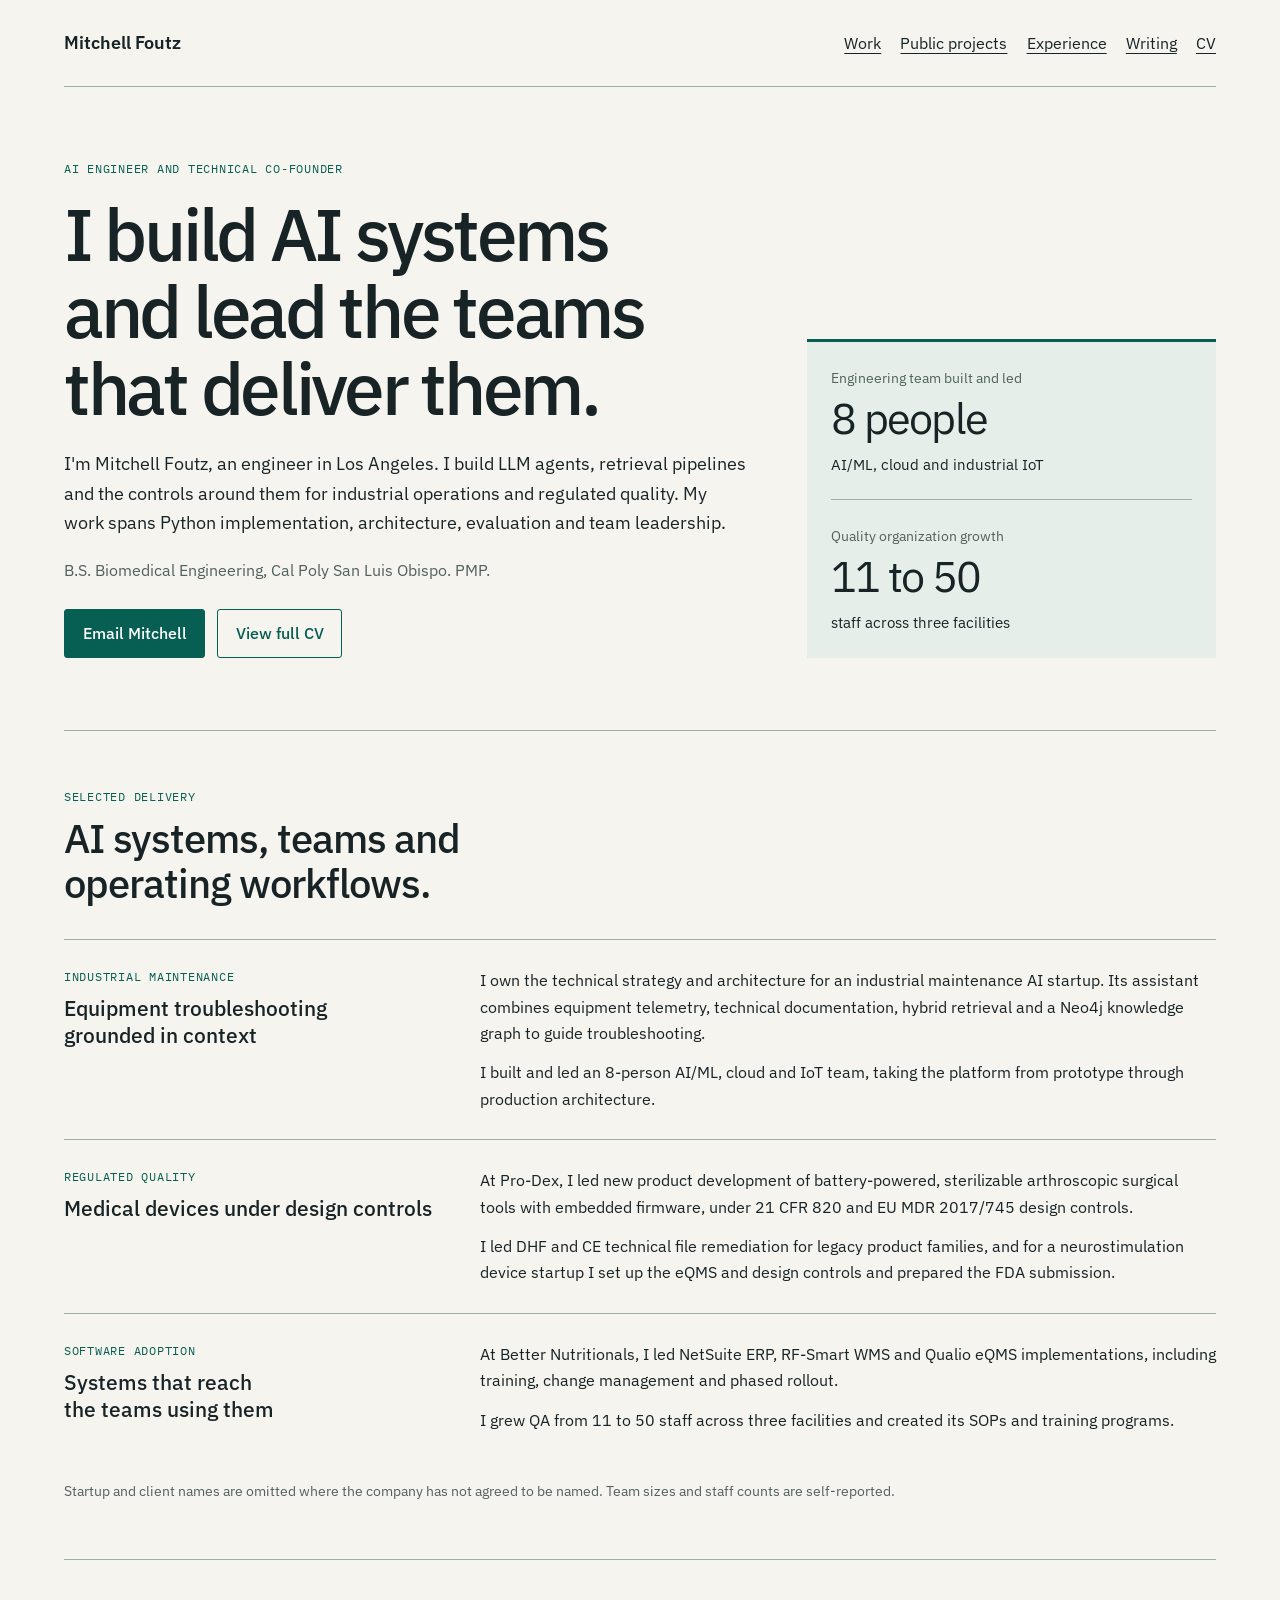
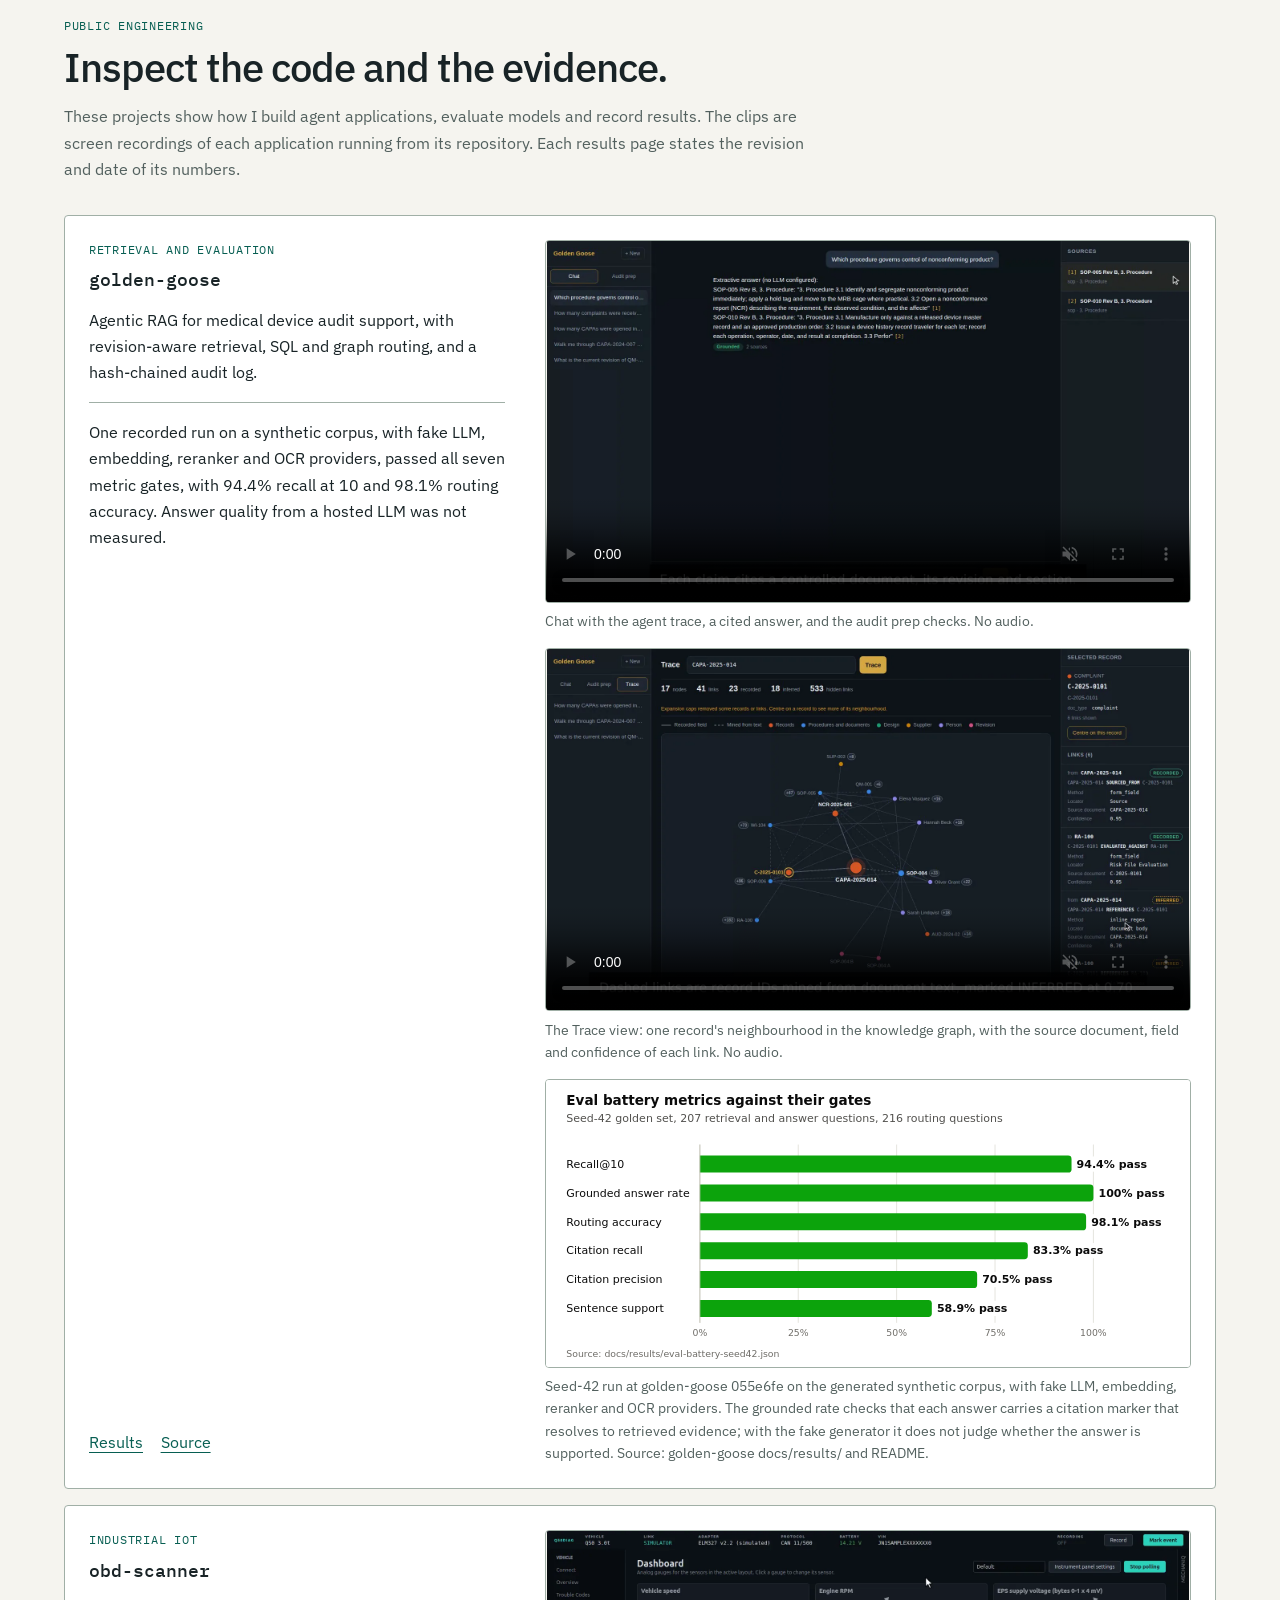
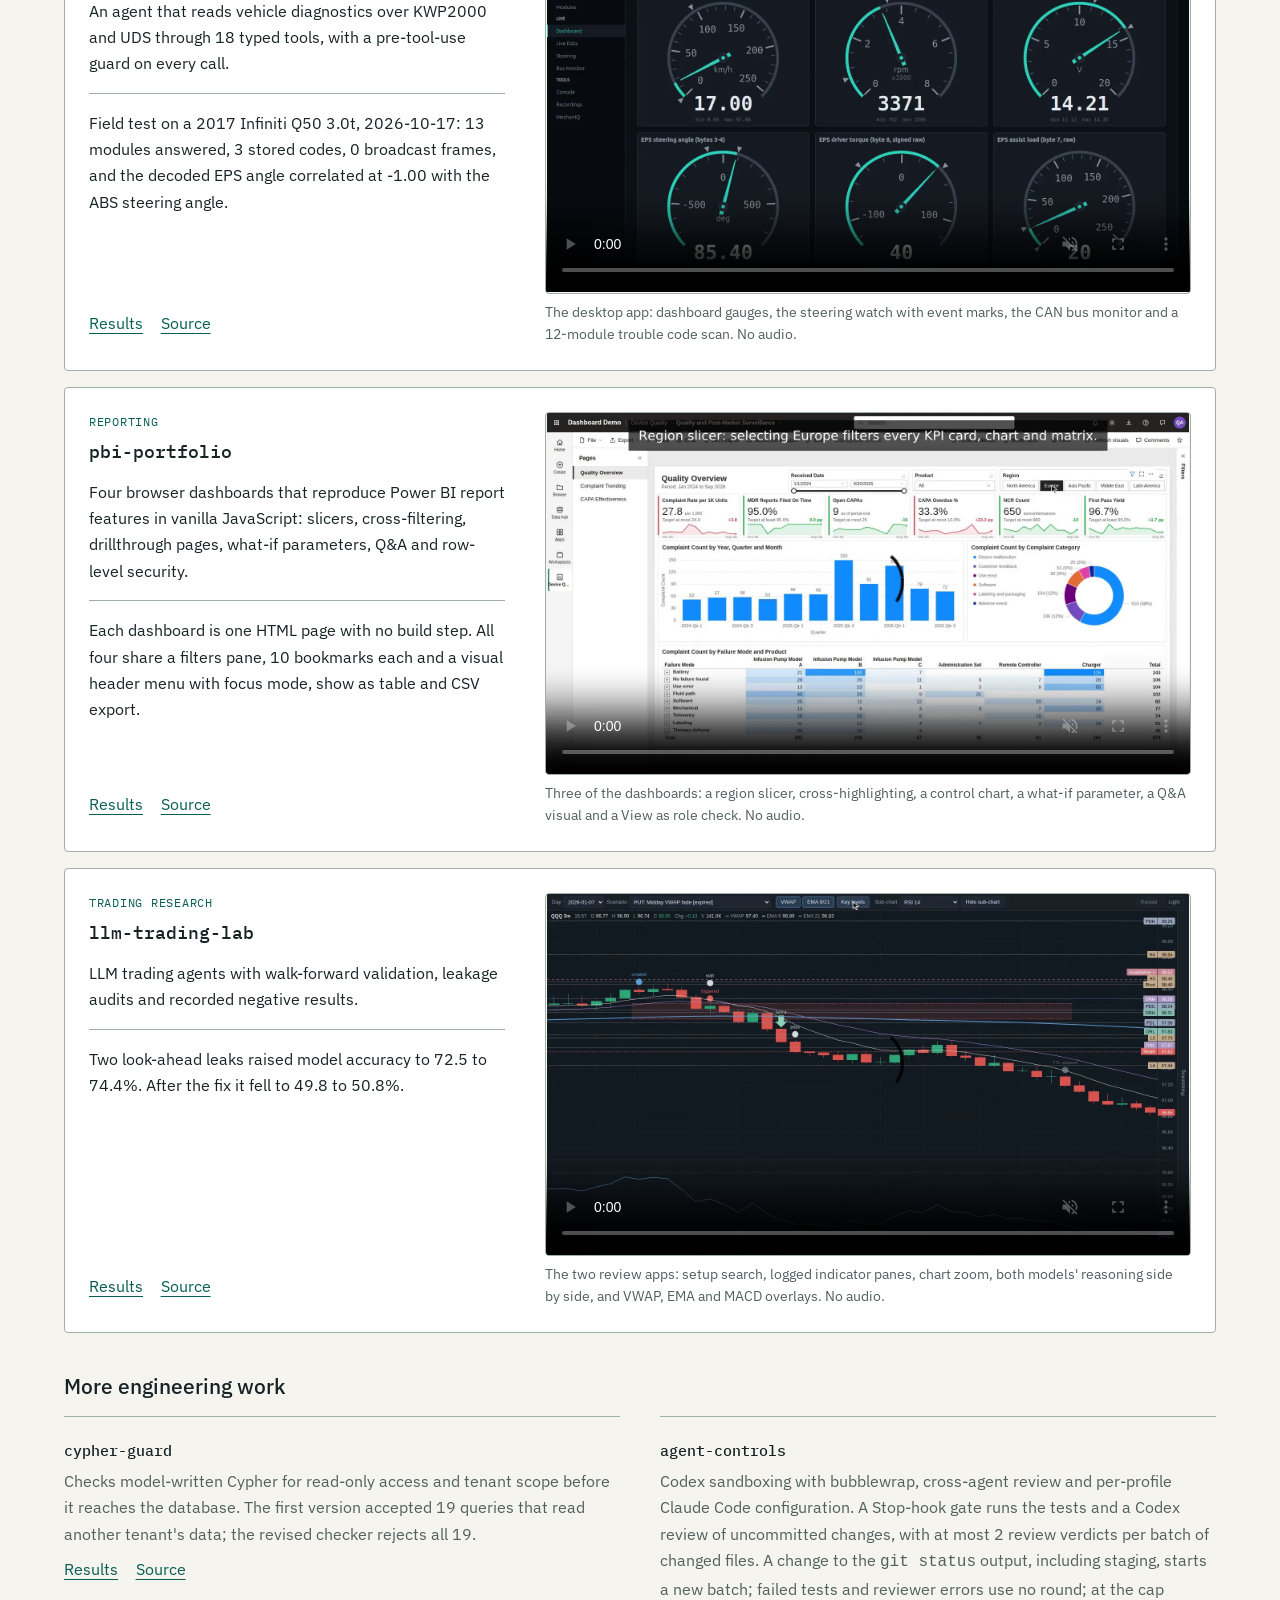
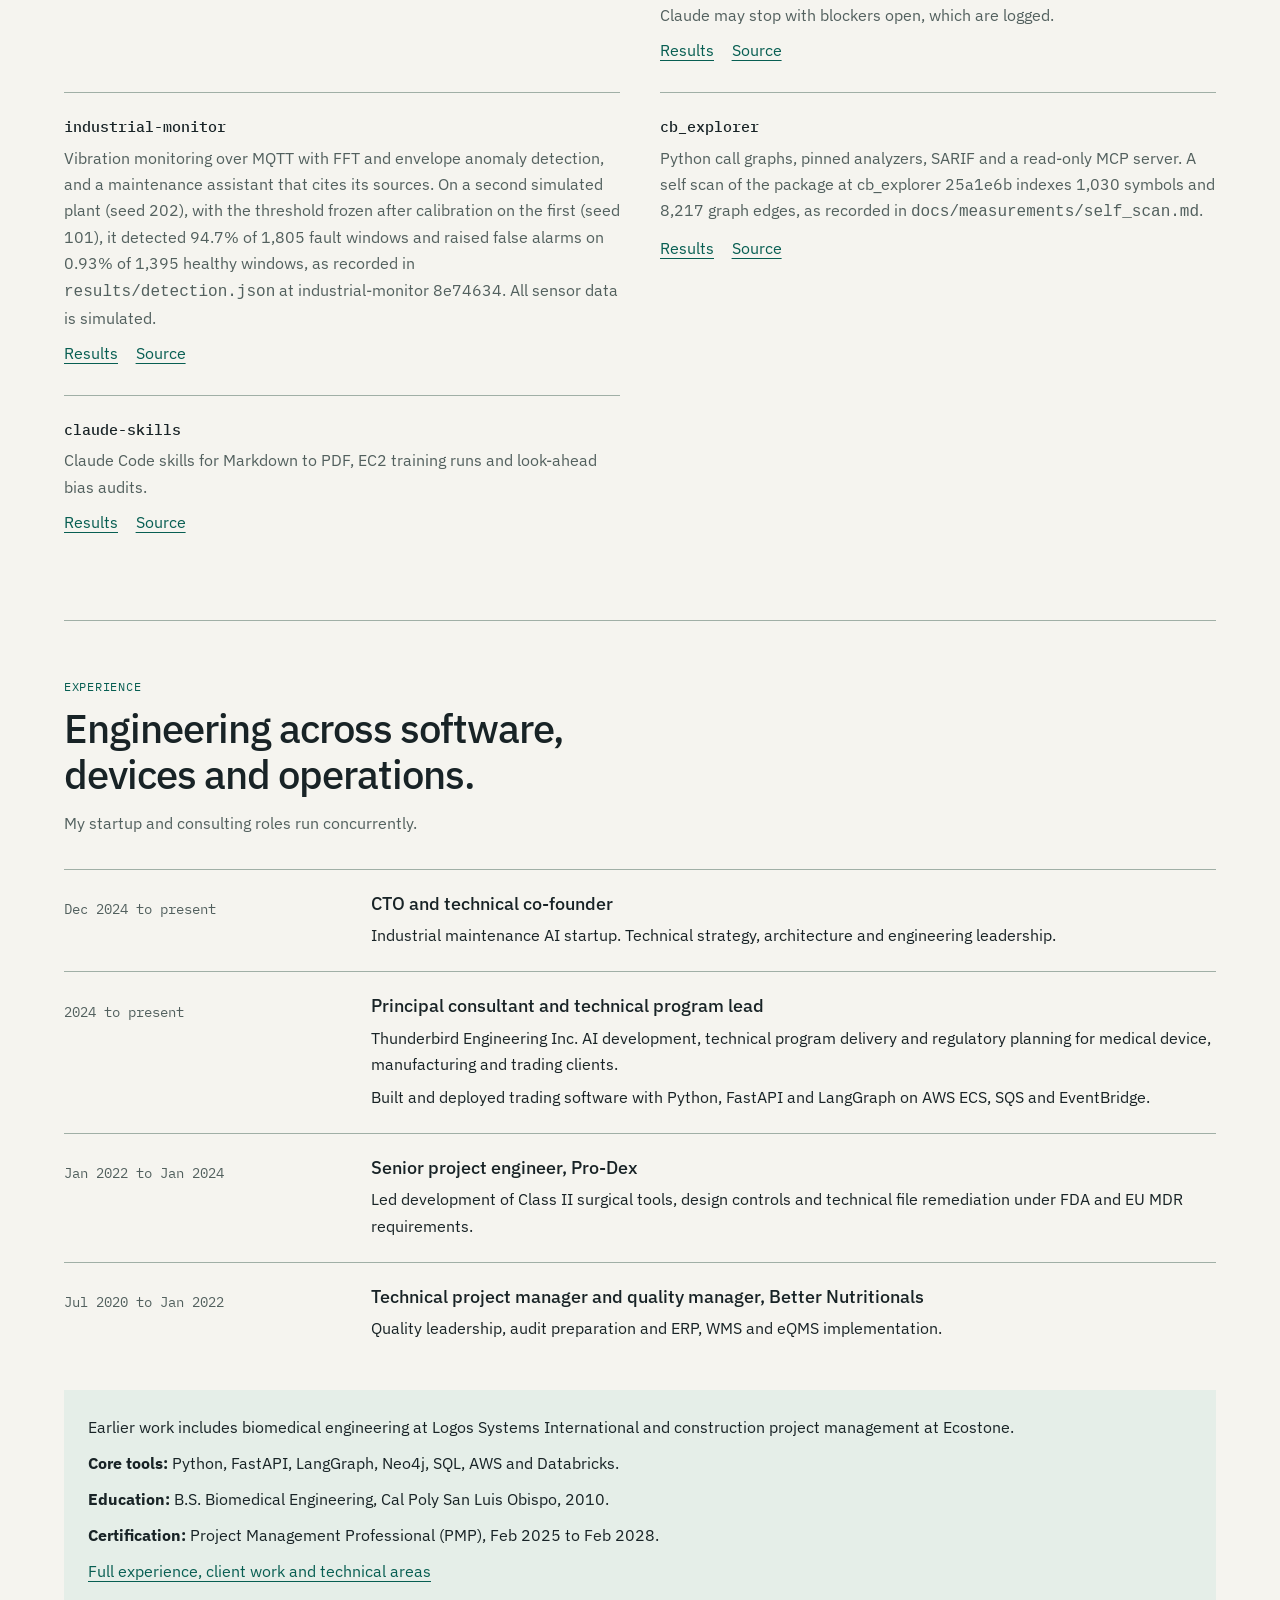
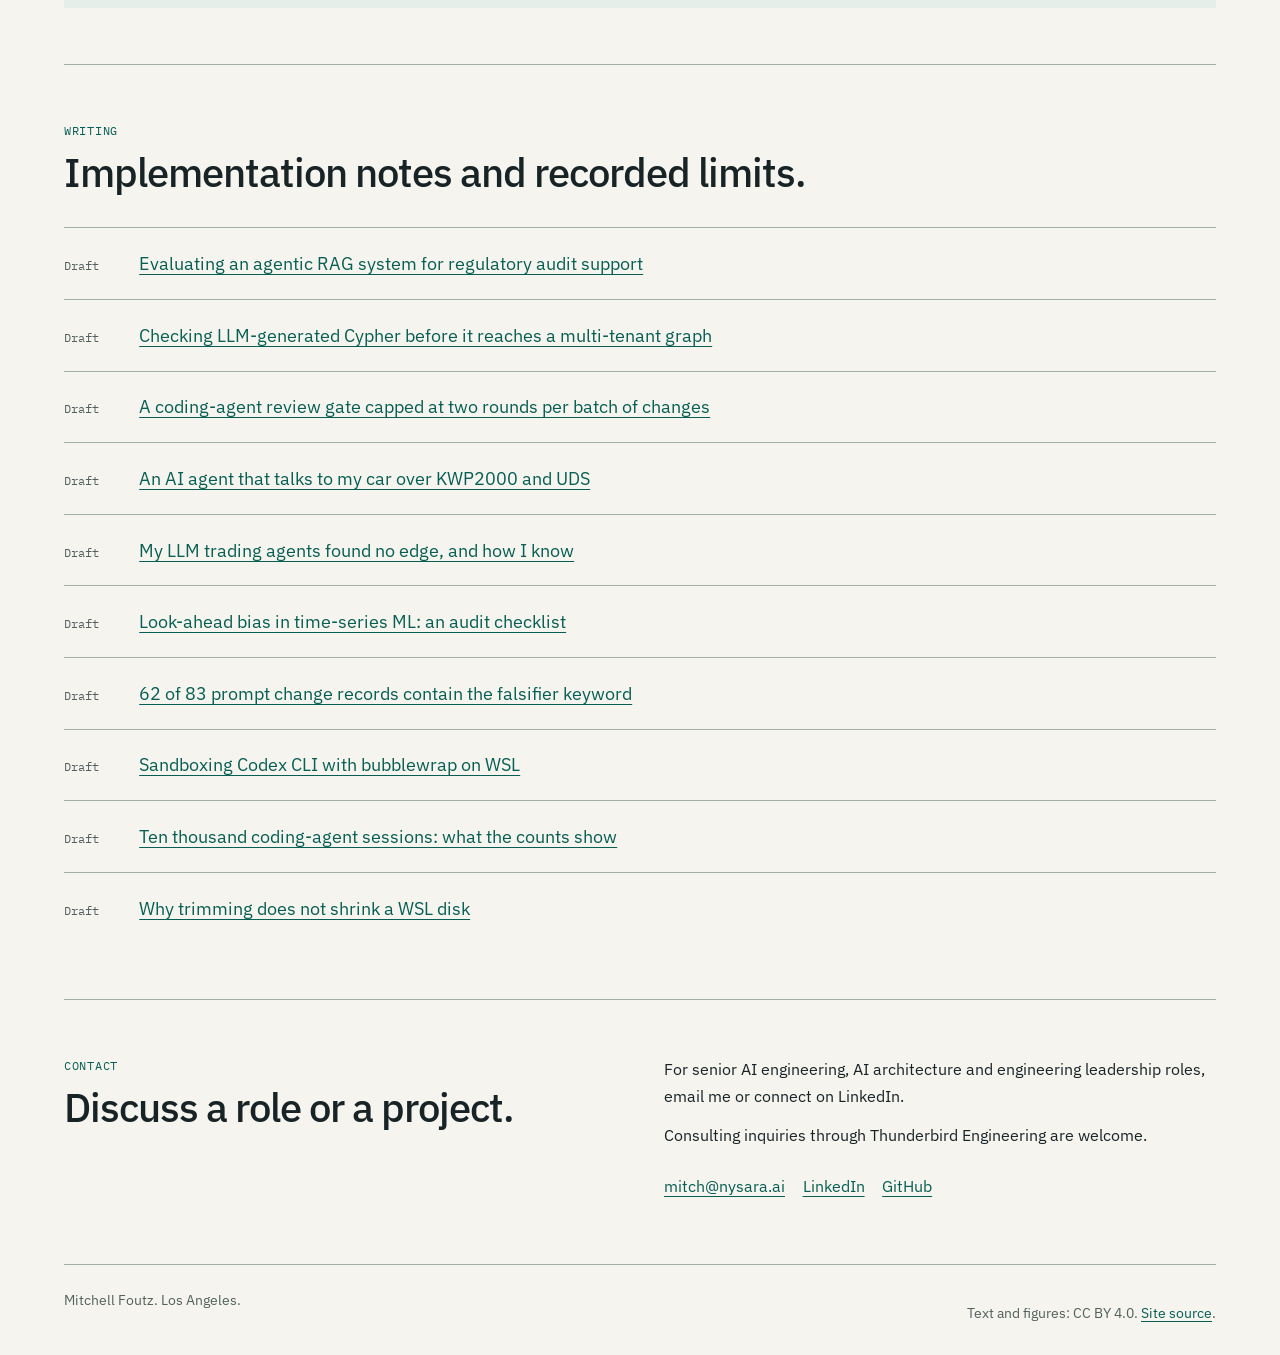
==== index.html @ 2a779530 "docs: update the cb_explorer self-scan counts and cite their revision 998 symbols and 7,462 edges ca" ====
<!doctype html>
<html lang="en">
<head>
<meta charset="utf-8">
<meta name="viewport" content="width=device-width, initial-scale=1">
<meta name="color-scheme" content="light dark">
<meta name="description" content="Mitchell Foutz builds AI systems and leads engineering teams. Selected work in industrial troubleshooting, regulated quality, agent evaluation and software adoption.">
<title>Mitchell Foutz | AI engineering and technical leadership</title>
<link rel="icon" href="data:,">
<link rel="preconnect" href="https://fonts.googleapis.com">
<link rel="preconnect" href="https://fonts.gstatic.com" crossorigin>
<link href="https://fonts.googleapis.com/css2?family=IBM+Plex+Mono:wght@400;500&amp;family=IBM+Plex+Sans:wght@400;500;600&amp;display=swap" rel="stylesheet">
<link rel="stylesheet" href="/assets/home.css">
</head>
<body>
<a class="skip" href="#main">Skip to content</a>
<header class="site-header wrap">
  <a class="brand" href="/" aria-current="page">Mitchell Foutz</a>
  <nav aria-label="Main navigation">
    <ul>
      <li><a href="#work">Work</a></li>
      <li><a href="#public-work">Public projects</a></li>
      <li><a href="#experience">Experience</a></li>
      <li><a href="#writing">Writing</a></li>
      <li><a href="/cv/">CV</a></li>
    </ul>
  </nav>
</header>
<main id="main" class="wrap" tabindex="-1">
  <section class="hero" aria-labelledby="intro-title">
    <div>
      <p class="eyebrow">AI engineer and technical co-founder</p>
      <h1 id="intro-title">I build AI systems and lead the teams that deliver them.</h1>
      <p class="intro">I'm Mitchell Foutz, an engineer in Los Angeles. I build LLM agents, retrieval pipelines and the controls around them for industrial operations and regulated quality. My work spans Python implementation, architecture, evaluation and team leadership.</p>
      <p class="meta">B.S. Biomedical Engineering, Cal Poly San Luis Obispo. PMP.</p>
      <div class="actions">
        <a class="button primary" href="mailto:mitch@nysara.ai">Email Mitchell</a>
        <a class="button" href="/cv/">View full CV</a>
      </div>
    </div>
    <dl class="snapshot" aria-label="Selected leadership experience">
      <div>
        <dt>Engineering team built and led</dt>
        <dd>8 people<span>AI/ML, cloud and industrial IoT</span></dd>
      </div>
      <div>
        <dt>Quality organization growth</dt>
        <dd>11 to 50<span>staff across three facilities</span></dd>
      </div>
    </dl>
  </section>

  <section id="work" class="section" aria-labelledby="work-title">
    <div class="section-head">
      <p class="eyebrow">Selected delivery</p>
      <h2 id="work-title">AI systems, teams and operating workflows.</h2>
    </div>
    <article class="delivery">
      <div>
        <p class="eyebrow">Industrial maintenance</p>
        <h3>Equipment troubleshooting grounded in context</h3>
      </div>
      <div>
        <p>I own the technical strategy and architecture for an industrial maintenance AI startup. Its assistant combines equipment telemetry, technical documentation, hybrid retrieval and a Neo4j knowledge graph to guide troubleshooting.</p>
        <p>I built and led an 8-person AI/ML, cloud and IoT team, taking the platform from prototype through production architecture.</p>
      </div>
    </article>
    <article class="delivery">
      <div>
        <p class="eyebrow">Regulated quality</p>
        <h3>Medical devices under design controls</h3>
      </div>
      <div>
        <p>At Pro-Dex, I led new product development of battery-powered, sterilizable arthroscopic surgical tools with embedded firmware, under 21 CFR 820 and EU MDR 2017/745 design controls.</p>
        <p>I led DHF and CE technical file remediation for legacy product families, and for a neurostimulation device startup I set up the eQMS and design controls and prepared the FDA submission.</p>
      </div>
    </article>
    <article class="delivery">
      <div>
        <p class="eyebrow">Software adoption</p>
        <h3>Systems that reach the teams using them</h3>
      </div>
      <div>
        <p>At Better Nutritionals, I led NetSuite ERP, RF-Smart WMS and Qualio eQMS implementations, including training, change management and phased rollout.</p>
        <p>I grew QA from 11 to 50 staff across three facilities and created its SOPs and training programs.</p>
      </div>
    </article>
    <p class="note work-note">Startup and client names are omitted where the company has not agreed to be named. Team sizes and staff counts are self-reported.</p>
  </section>

  <section id="public-work" class="section" aria-labelledby="public-title">
    <div class="section-head">
      <p class="eyebrow">Public engineering</p>
      <h2 id="public-title">Inspect the code and the evidence.</h2>
      <p>These projects show how I build agent applications, evaluate models and record results. The clips are screen recordings of each application running from its repository. Each results page states the revision and date of its numbers.</p>
    </div>
    <div class="proof-grid">
      <article class="proof">
        <div class="proof-text">
          <p class="eyebrow">Retrieval and evaluation</p>
          <h3>golden-goose</h3>
          <p>Agentic RAG for medical device audit support, with revision-aware retrieval, SQL and graph routing, and a hash-chained audit log.</p>
          <p class="evidence">One recorded run on a synthetic corpus, with fake LLM, embedding, reranker and OCR providers, passed all seven metric gates, with 94.4% recall at 10 and 98.1% routing accuracy. Answer quality from a hosted LLM was not measured.</p>
          <div class="links">
            <a href="https://darblinko.github.io/golden-goose/" aria-label="Results for golden-goose">Results</a>
            <a href="https://github.com/darblinko/golden-goose" aria-label="Source for golden-goose">Source</a>
          </div>
        </div>
        <div class="proof-media">
          <figure class="figure">
            <video data-autoplay muted loop playsinline controls preload="none" width="1600" height="900" poster="/assets/media/golden-goose-poster.webp">
              <source src="/assets/media/golden-goose.mp4" type="video/mp4">
            </video>
            <figcaption>Chat with the agent trace, a cited answer, and the audit prep checks. No audio.</figcaption>
          </figure>
          <figure class="figure">
            <video data-autoplay muted loop playsinline controls preload="none" width="1600" height="900" poster="/assets/media/golden-goose-graph-poster.webp">
              <source src="/assets/media/golden-goose-graph.mp4" type="video/mp4">
            </video>
            <figcaption>The Trace view: one record's neighbourhood in the knowledge graph, with the source document, field and confidence of each link. No audio.</figcaption>
          </figure>
          <figure class="figure">
            <picture>
              <source srcset="/assets/projects/golden-goose-dark.svg" media="(prefers-color-scheme: dark)">
              <img src="/assets/projects/golden-goose-light.svg" width="760" height="338" loading="lazy" alt="Bar chart of evaluation metrics against their gates for one seed-42 run on a synthetic corpus with fake providers. All seven gated metrics pass: recall at 10 94.4%, grounded answer rate 100% (citation presence only, entailment not judged), routing accuracy 98.1%, citation recall 83.3%, citation precision 70.5%, sentence support 58.9%.">
            </picture>
            <figcaption>Seed-42 run at golden-goose 055e6fe on the generated synthetic corpus, with fake LLM, embedding, reranker and OCR providers. The grounded rate checks that each answer carries a citation marker that resolves to retrieved evidence; with the fake generator it does not judge whether the answer is supported. Source: golden-goose docs/results/ and README.</figcaption>
          </figure>
        </div>
      </article>
      <article class="proof">
        <div class="proof-text">
          <p class="eyebrow">Industrial IoT</p>
          <h3>obd-scanner</h3>
          <p>An agent that reads vehicle diagnostics over KWP2000 and UDS through 18 typed tools, with a pre-tool-use guard on every call.</p>
          <p class="evidence">Field test on a 2017 Infiniti Q50 3.0t, 2026-10-17: 13 modules answered, 3 stored codes, 0 broadcast frames, and the decoded EPS angle correlated at -1.00 with the ABS steering angle.</p>
          <div class="links">
            <a href="https://darblinko.github.io/obd-scanner/" aria-label="Results for obd-scanner">Results</a>
            <a href="https://github.com/darblinko/obd-scanner" aria-label="Source for obd-scanner">Source</a>
          </div>
        </div>
        <div class="proof-media">
          <figure class="figure">
            <video data-autoplay muted loop playsinline controls preload="none" width="1600" height="900" poster="/assets/media/obd-scanner-poster.webp">
              <source src="/assets/media/obd-scanner.mp4" type="video/mp4">
            </video>
            <figcaption>The desktop app: dashboard gauges, the steering watch with event marks, the CAN bus monitor and a 12-module trouble code scan. No audio.</figcaption>
          </figure>
        </div>
      </article>
      <article class="proof">
        <div class="proof-text">
          <p class="eyebrow">Reporting</p>
          <h3>pbi-portfolio</h3>
          <p>Four browser dashboards that reproduce Power BI report features in vanilla JavaScript: slicers, cross-filtering, drillthrough pages, what-if parameters, Q&amp;A and row-level security.</p>
          <p class="evidence">Each dashboard is one HTML page with no build step. All four share a filters pane, 10 bookmarks each and a visual header menu with focus mode, show as table and CSV export.</p>
          <div class="links">
            <a href="https://darblinko.github.io/pbi-portfolio/" aria-label="Results for pbi-portfolio">Results</a>
            <a href="https://github.com/darblinko/pbi-portfolio" aria-label="Source for pbi-portfolio">Source</a>
          </div>
        </div>
        <div class="proof-media">
          <figure class="figure">
            <video data-autoplay muted loop playsinline controls preload="none" width="1600" height="900" poster="/assets/media/pbi-portfolio-poster.webp">
              <source src="/assets/media/pbi-portfolio.mp4" type="video/mp4">
            </video>
            <figcaption>Three of the dashboards: a region slicer, cross-highlighting, a control chart, a what-if parameter, a Q&amp;A visual and a View as role check. No audio.</figcaption>
          </figure>
        </div>
      </article>
      <article class="proof">
        <div class="proof-text">
          <p class="eyebrow">Trading research</p>
          <h3>llm-trading-lab</h3>
          <p>LLM trading agents with walk-forward validation, leakage audits and recorded negative results.</p>
          <p class="evidence">Two look-ahead leaks raised model accuracy to 72.5 to 74.4%. After the fix it fell to 49.8 to 50.8%.</p>
          <div class="links">
            <a href="https://darblinko.github.io/llm-trading-lab/" aria-label="Results for llm-trading-lab">Results</a>
            <a href="https://github.com/darblinko/llm-trading-lab" aria-label="Source for llm-trading-lab">Source</a>
          </div>
        </div>
        <div class="proof-media">
          <figure class="figure">
            <video data-autoplay muted loop playsinline controls preload="none" width="1600" height="900" poster="/assets/media/llm-trading-lab-poster.webp">
              <source src="/assets/media/llm-trading-lab.mp4" type="video/mp4">
            </video>
            <figcaption>The two review apps: setup search, logged indicator panes, chart zoom, both models' reasoning side by side, and VWAP, EMA and MACD overlays. No audio.</figcaption>
          </figure>
        </div>
      </article>
    </div>

    <h3 class="subhead">More engineering work</h3>
    <ul class="more-work">
      <li>
        <strong>cypher-guard</strong>
        <p>Checks model-written Cypher for read-only access and tenant scope before it reaches the database. The first version accepted 19 queries that read another tenant's data; the revised checker rejects all 19.</p>
        <div class="links"><a href="https://nysara-global-llc.github.io/cypher-guard/" aria-label="Results for cypher-guard">Results</a><a href="https://github.com/Nysara-Global-LLC/cypher-guard" aria-label="Source for cypher-guard">Source</a></div>
      </li>
      <li>
        <strong>agent-controls</strong>
        <p>Codex sandboxing with bubblewrap, cross-agent review and per-profile Claude Code configuration. A Stop-hook gate runs the tests and a Codex review of uncommitted changes, with at most 2 review verdicts per batch of changed files. A change to the <code>git status</code> output, including staging, starts a new batch; failed tests and reviewer errors use no round; at the cap Claude may stop with blockers open, which are logged.</p>
        <div class="links"><a href="https://darblinko.github.io/agent-controls/" aria-label="Results for agent-controls">Results</a><a href="https://github.com/darblinko/agent-controls" aria-label="Source for agent-controls">Source</a></div>
      </li>
      <li>
        <strong>industrial-monitor</strong>
        <p>Vibration monitoring over MQTT with FFT and envelope anomaly detection, and a maintenance assistant that cites its sources. On a second simulated plant (seed 202), with the threshold frozen after calibration on the first (seed 101), it detected 94.7% of 1,805 fault windows and raised false alarms on 0.93% of 1,395 healthy windows, as recorded in <code>results/detection.json</code> at industrial-monitor 8e74634. All sensor data is simulated.</p>
        <div class="links"><a href="https://darblinko.github.io/industrial-monitor/" aria-label="Results for industrial-monitor">Results</a><a href="https://github.com/darblinko/industrial-monitor" aria-label="Source for industrial-monitor">Source</a></div>
      </li>
      <li>
        <strong>cb_explorer</strong>
        <p>Python call graphs, pinned analyzers, SARIF and a read-only MCP server. A self scan of the package at cb_explorer 25a1e6b indexes 1,030 symbols and 8,217 graph edges, as recorded in <code>docs/measurements/self_scan.md</code>.</p>
        <div class="links"><a href="https://nysara-global-llc.github.io/cb_explorer/" aria-label="Results for cb_explorer">Results</a><a href="https://github.com/Nysara-Global-LLC/cb_explorer" aria-label="Source for cb_explorer">Source</a></div>
      </li>
      <li>
        <strong>claude-skills</strong>
        <p>Claude Code skills for Markdown to PDF, EC2 training runs and look-ahead bias audits.</p>
        <div class="links"><a href="https://darblinko.github.io/claude-skills/" aria-label="Results for claude-skills">Results</a><a href="https://github.com/darblinko/claude-skills" aria-label="Source for claude-skills">Source</a></div>
      </li>
    </ul>
  </section>

  <section id="experience" class="section" aria-labelledby="experience-title">
    <div class="section-head">
      <p class="eyebrow">Experience</p>
      <h2 id="experience-title">Engineering across software, devices and operations.</h2>
      <p>My startup and consulting roles run concurrently.</p>
    </div>
    <ol class="timeline">
      <li>
        <p class="period">Dec 2024 to present</p>
        <div><h3>CTO and technical co-founder</h3><p>Industrial maintenance AI startup. Technical strategy, architecture and engineering leadership.</p></div>
      </li>
      <li>
        <p class="period">2024 to present</p>
        <div><h3>Principal consultant and technical program lead</h3><p>Thunderbird Engineering Inc. AI development, technical program delivery and regulatory planning for medical device, manufacturing and trading clients.</p><p>Built and deployed trading software with Python, FastAPI and LangGraph on AWS ECS, SQS and EventBridge.</p></div>
      </li>
      <li>
        <p class="period">Jan 2022 to Jan 2024</p>
        <div><h3>Senior project engineer, Pro-Dex</h3><p>Led development of Class II surgical tools, design controls and technical file remediation under FDA and EU MDR requirements.</p></div>
      </li>
      <li>
        <p class="period">Jul 2020 to Jan 2022</p>
        <div><h3>Technical project manager and quality manager, Better Nutritionals</h3><p>Quality leadership, audit preparation and ERP, WMS and eQMS implementation.</p></div>
      </li>
    </ol>
    <div class="credentials">
      <p>Earlier work includes biomedical engineering at Logos Systems International and construction project management at Ecostone.</p>
      <p><strong>Core tools:</strong> Python, FastAPI, LangGraph, Neo4j, SQL, AWS and Databricks.</p>
      <p><strong>Education:</strong> B.S. Biomedical Engineering, Cal Poly San Luis Obispo, 2010.</p>
      <p><strong>Certification:</strong> Project Management Professional (PMP), Feb 2025 to Feb 2028.</p>
      <p><a href="/cv/">Full experience, client work and technical areas</a></p>
    </div>
  </section>

  <section id="writing" class="section" aria-labelledby="writing-title">
    <div class="section-head">
      <p class="eyebrow">Writing</p>
      <h2 id="writing-title">Implementation notes and recorded limits.</h2>
    </div>
    <ul class="writing-list">
      <li><span class="draft">Draft</span><a href="/writing/golden-goose-evals/">Evaluating an agentic RAG system for regulatory audit support</a></li>
      <li><span class="draft">Draft</span><a href="/writing/cypher-guard/">Checking LLM-generated Cypher before it reaches a multi-tenant graph</a></li>
      <li><span class="draft">Draft</span><a href="/writing/codex-review-gate/">A coding-agent review gate capped at two rounds per batch of changes</a></li>
      <li><span class="draft">Draft</span><a href="/writing/car-diagnostic-agent/">An AI agent that talks to my car over KWP2000 and UDS</a></li>
      <li><span class="draft">Draft</span><a href="/writing/trading-agents-no-edge/">My LLM trading agents found no edge, and how I know</a></li>
      <li><span class="draft">Draft</span><a href="/writing/lookahead-audit-checklist/">Look-ahead bias in time-series ML: an audit checklist</a></li>
      <li><span class="draft">Draft</span><a href="/writing/prompt-change-records/">62 of 83 prompt change records contain the falsifier keyword</a></li>
      <li><span class="draft">Draft</span><a href="/writing/codex-bubblewrap-sandbox/">Sandboxing Codex CLI with bubblewrap on WSL</a></li>
      <li><span class="draft">Draft</span><a href="/writing/agent-session-counts/">Ten thousand coding-agent sessions: what the counts show</a></li>
      <li><span class="draft">Draft</span><a href="/writing/wsl-disk-compaction/">Why trimming does not shrink a WSL disk</a></li>
    </ul>
  </section>

  <section id="contact" class="section contact" aria-labelledby="contact-title">
    <div>
      <p class="eyebrow">Contact</p>
      <h2 id="contact-title">Discuss a role or a project.</h2>
    </div>
    <div>
      <p>For senior AI engineering, AI architecture and engineering leadership roles, email me or connect on LinkedIn.</p>
      <p>Consulting inquiries through Thunderbird Engineering are welcome.</p>
      <div class="links">
        <a href="mailto:mitch@nysara.ai">mitch@nysara.ai</a>
        <a href="https://www.linkedin.com/in/mitchellfoutz">LinkedIn</a>
        <a href="https://github.com/darblinko">GitHub</a>
      </div>
    </div>
  </section>
</main>
<footer class="wrap">
  <p>Mitchell Foutz. Los Angeles.</p>
  <p>Text and figures: CC BY 4.0. <a href="https://github.com/darblinko/darblinko.github.io">Site source</a>.</p>
</footer>
<script src="/assets/media.js" defer></script>
</body>
</html>
---- assets/home.css ----
:root {
  color-scheme: light dark;
  --bg: #f5f4ef; --surface: #ffffff; --ink: #182326;
  --muted: #52605e; --accent: #075e52; --line: #a0afa6;
  --button-ink: #ffffff; --tint: #e5eee8;
}
@media (prefers-color-scheme: dark) {
  :root {
    --bg: #101918; --surface: #172523; --ink: #eff5f1;
    --muted: #b0c1b9; --accent: #8be0c0; --line: #53675d;
    --button-ink: #0a2017; --tint: #20362e;
  }
}
* { box-sizing: border-box; }
html { scroll-padding-top: 1.5rem; }
body {
  margin: 0; background: var(--bg); color: var(--ink);
  font-family: "IBM Plex Sans", sans-serif; font-size: 1rem; line-height: 1.65;
}
a { color: var(--accent); text-underline-offset: .22em; text-decoration-thickness: .08em; }
a:hover { text-decoration-thickness: .16em; }
a:focus-visible { outline: 3px solid var(--accent); outline-offset: 5px; border-radius: 2px; }
p, h1, h2, h3, dl, dd, figure { margin: 0; }
p + p { margin-top: .8rem; }
h1, h2, h3 { font-weight: 500; text-wrap: balance; }
h1 { font-size: clamp(2.35rem, 5.7vw, 4.6rem); line-height: 1.06; letter-spacing: -.045em; max-width: 18ch; }
h2 { font-size: clamp(1.75rem, 3.1vw, 2.55rem); line-height: 1.15; letter-spacing: -.025em; }
h3 { font-size: 1.3rem; line-height: 1.3; }
a, p, h1, h2, h3, dt, dd { overflow-wrap: anywhere; }
.wrap { width: min(72rem, calc(100% - 3rem)); margin-inline: auto; }
.skip { position: absolute; top: .8rem; left: 1rem; z-index: 10; padding: .75rem 1rem; background: var(--surface); transform: translateY(-200%); }
.skip:focus { transform: none; }
.site-header { display: flex; align-items: center; justify-content: space-between; flex-wrap: wrap; gap: .8rem 2rem; padding-block: 1.3rem; border-bottom: 1px solid var(--line); }
.brand { font-weight: 600; color: var(--ink); text-decoration: none; font-size: 1.1rem; }
nav ul { display: flex; flex-wrap: wrap; gap: .2rem 1.2rem; margin: 0; padding: 0; list-style: none; }
nav a { display: inline-flex; align-items: center; min-height: 44px; color: var(--ink); }
.eyebrow { font-family: "IBM Plex Mono", monospace; font-size: .78rem; line-height: 1.6; letter-spacing: .06em; text-transform: uppercase; color: var(--accent); }
.hero { display: grid; grid-template-columns: minmax(0, 1.7fr) minmax(0, 1fr); gap: 3rem; align-items: end; padding-block: 4.5rem; }
.hero h1 { margin-block: 1rem 1.4rem; }
.intro { max-width: 62ch; font-size: 1.12rem; }
.meta { margin-top: 1.2rem; color: var(--muted); }
.actions { display: flex; flex-wrap: wrap; gap: .75rem; margin-top: 1.6rem; }
.button { display: inline-flex; align-items: center; justify-content: center; min-height: 46px; padding: .65rem 1.1rem; border: 1px solid var(--accent); border-radius: 3px; font-weight: 500; text-decoration: none; }
.button.primary { background: var(--accent); color: var(--button-ink); }
.button:hover { text-decoration: underline; }
.snapshot { border-top: 3px solid var(--accent); padding: 1.5rem; background: var(--tint); }
.snapshot > div + div { margin-top: 1.5rem; padding-top: 1.5rem; border-top: 1px solid var(--line); }
.snapshot dt { font-size: .9rem; color: var(--muted); }
.snapshot dd { margin-top: .2rem; font-size: 2.7rem; line-height: 1.2; letter-spacing: -.04em; }
.snapshot dd span { display: block; margin-top: .5rem; font-size: .95rem; line-height: 1.5; letter-spacing: normal; }
.section { padding-block: 3.5rem; border-top: 1px solid var(--line); }
.section-head { max-width: 48rem; margin-bottom: 2rem; }
.section-head h2 { margin-block: .55rem .8rem; }
.section-head > p:last-child { color: var(--muted); }
.delivery { display: grid; grid-template-columns: minmax(0, .8fr) minmax(0, 1.6fr); gap: 1rem 3rem; padding-block: 1.7rem; border-top: 1px solid var(--line); }
.delivery h3 { margin-top: .5rem; }
.note { font-size: .9rem; color: var(--muted); }
.work-note { margin-top: 1.2rem; }
.figure img { display: block; width: 100%; height: auto; border: 1px solid var(--line); border-radius: 4px; }
.figure video { display: block; width: 100%; height: auto; aspect-ratio: 16 / 9; background: var(--bg); border: 1px solid var(--line); border-radius: 4px; }
.figure figcaption { margin-top: .45rem; font-size: .85rem; color: var(--muted); }
.proof-grid { display: grid; gap: 1rem; }
.proof { min-width: 0; display: grid; grid-template-columns: minmax(0, 1fr) minmax(0, 1.55fr); gap: 1.5rem 2.5rem; padding: 1.5rem; background: var(--surface); border: 1px solid var(--line); border-radius: 4px; }
.proof-text { min-width: 0; display: flex; flex-direction: column; }
.proof-media { min-width: 0; display: grid; gap: 1rem; align-self: start; }
.proof h3 { margin-block: .55rem .9rem; font-family: "IBM Plex Mono", monospace; font-size: 1.15rem; }
.proof .evidence { margin-block: 1rem; padding-top: 1rem; border-top: 1px solid var(--line); }
.links { display: flex; flex-wrap: wrap; gap: .25rem 1.1rem; }
.links a { display: inline-flex; align-items: center; min-height: 44px; }
.proof .links { margin-top: auto; }
.subhead { margin-top: 2.5rem; }
.more-work { display: grid; grid-template-columns: repeat(2, minmax(0, 1fr)); gap: 0 2.5rem; list-style: none; padding: 0; margin: 1rem 0 0; }
.more-work li { min-width: 0; padding-block: 1.25rem; border-top: 1px solid var(--line); }
.more-work .figure { margin-bottom: .9rem; }
.more-work strong { font-family: "IBM Plex Mono", monospace; font-size: .95rem; font-weight: 500; }
.more-work p { margin-top: .3rem; color: var(--muted); }
.timeline { list-style: none; margin: 0; padding: 0; }
.timeline li { display: grid; grid-template-columns: minmax(0, .65fr) minmax(0, 2fr); gap: .5rem 2rem; padding-block: 1.4rem; border-top: 1px solid var(--line); }
.period { color: var(--muted); font-family: "IBM Plex Mono", monospace; font-size: .85rem; }
.timeline h3 { font-size: 1.15rem; margin-bottom: .25rem; }
.timeline p { margin-top: .4rem; }
.credentials { margin-top: 1.6rem; padding: 1.5rem; background: var(--tint); }
.credentials p + p { margin-top: .6rem; }
.writing-list { list-style: none; margin: 0; padding: 0; }
.writing-list li { display: grid; grid-template-columns: 4rem minmax(0, 1fr); align-items: baseline; gap: .7rem; border-top: 1px solid var(--line); padding-block: 1rem; }
.writing-list a { display: inline-block; padding-block: .3rem; font-size: 1.1rem; }
.draft { font-family: "IBM Plex Mono", monospace; font-size: .76rem; color: var(--muted); }
.contact { display: grid; grid-template-columns: minmax(0, 1fr) minmax(0, 1fr); gap: 1.5rem 3rem; }
.contact h2 { margin-top: .55rem; }
.contact .links { margin-top: 1rem; }
footer { display: flex; justify-content: space-between; flex-wrap: wrap; gap: .5rem 2rem; padding-block: 1.5rem 2rem; border-top: 1px solid var(--line); font-size: .85rem; color: var(--muted); }
@media (max-width: 60rem) { .proof { grid-template-columns: minmax(0, 1fr); } }
@media (max-width: 48rem) {
  .wrap { width: calc(100% - 2rem); }
  .hero, .delivery, .contact { grid-template-columns: minmax(0, 1fr); }
  .hero { gap: 2rem; padding-block: 3rem; }
  .section { padding-block: 2.5rem; }
  .proof { padding: 1.1rem; }
  .more-work { grid-template-columns: minmax(0, 1fr); }
  .timeline li { grid-template-columns: minmax(0, 1fr); }
}
@media print {
  :root { --bg: #fff; --surface: #fff; --ink: #000; --muted: #333; --accent: #000; --line: #aaa; --button-ink: #fff; --tint: #fff; }
  .wrap { width: 100%; }
  .skip, nav { display: none; }
  .hero, .section { padding-block: 1.5rem; }
  .hero, .proof-grid, .proof, .delivery, .contact { display: block; }
  .snapshot, .proof, .proof-media { margin-top: 1rem; }
  .figure video { display: none; }
  article, .timeline li, .more-work li { break-inside: avoid; }
}
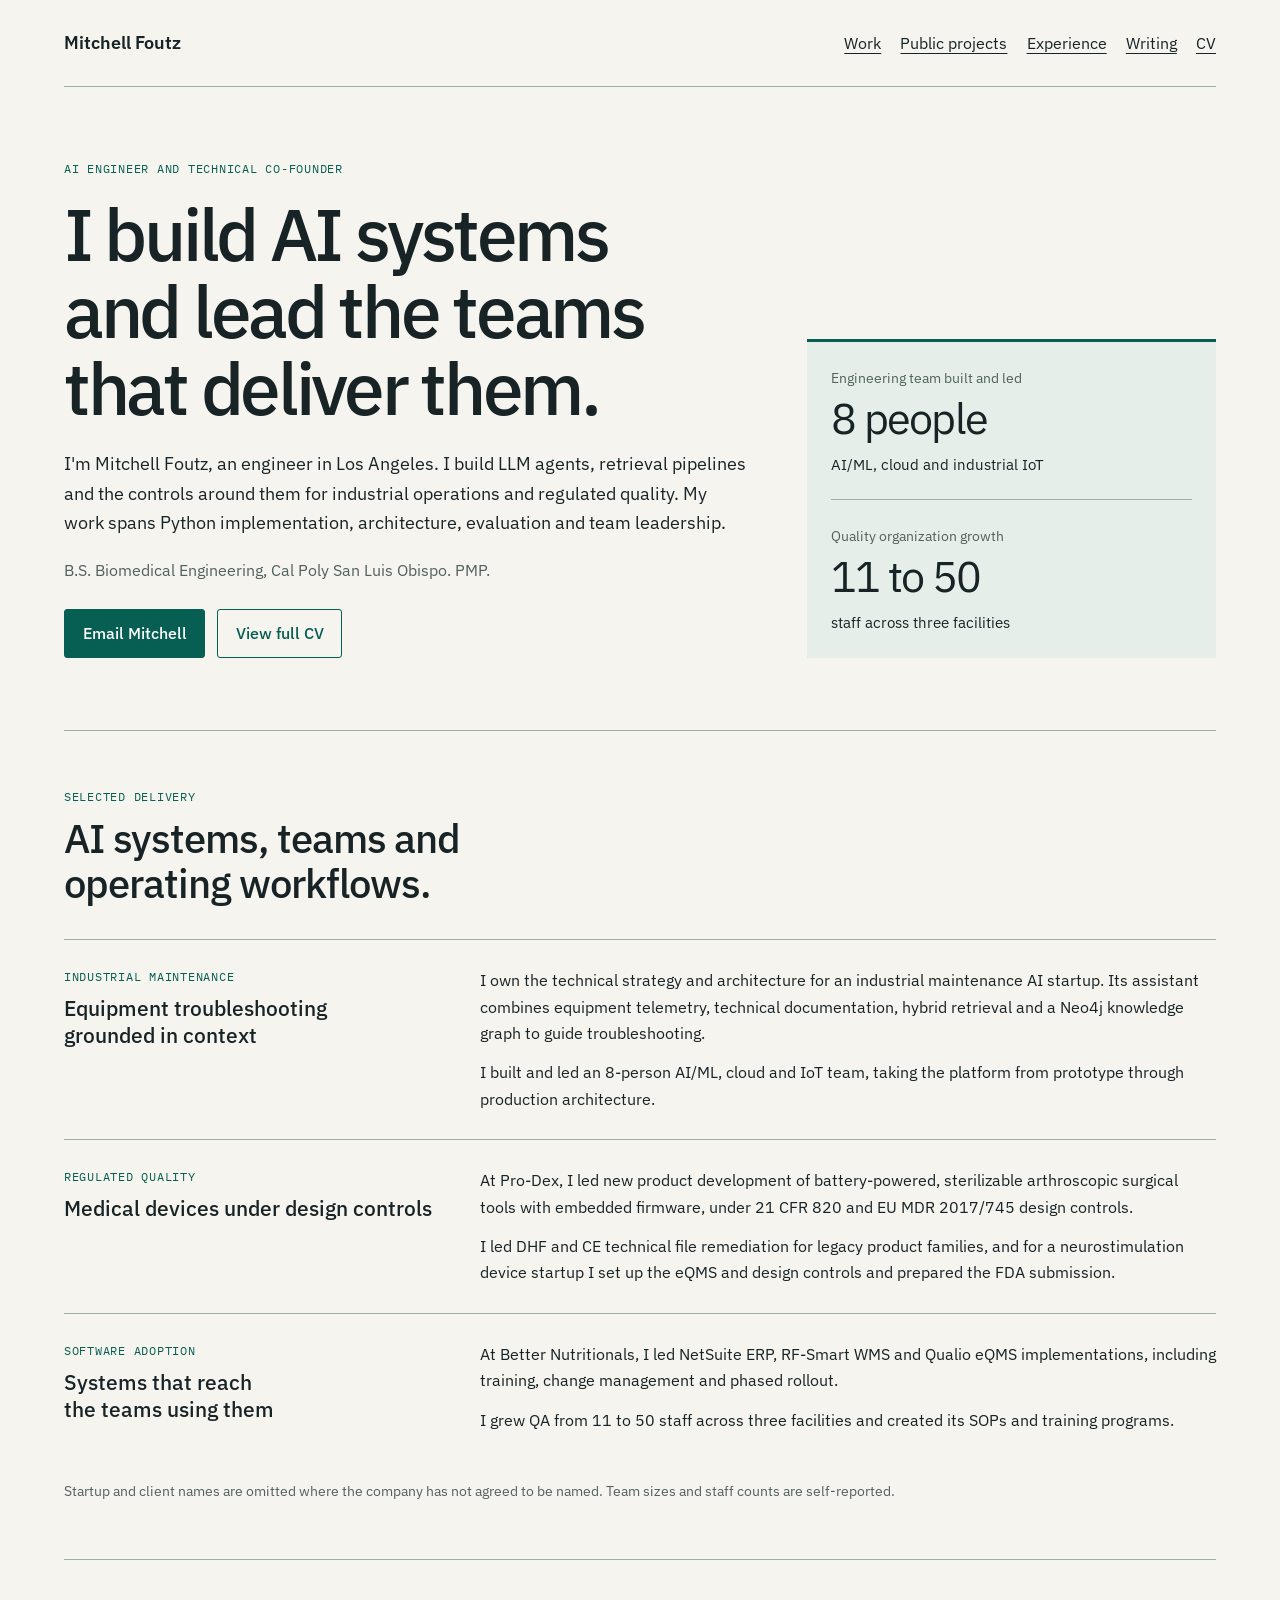
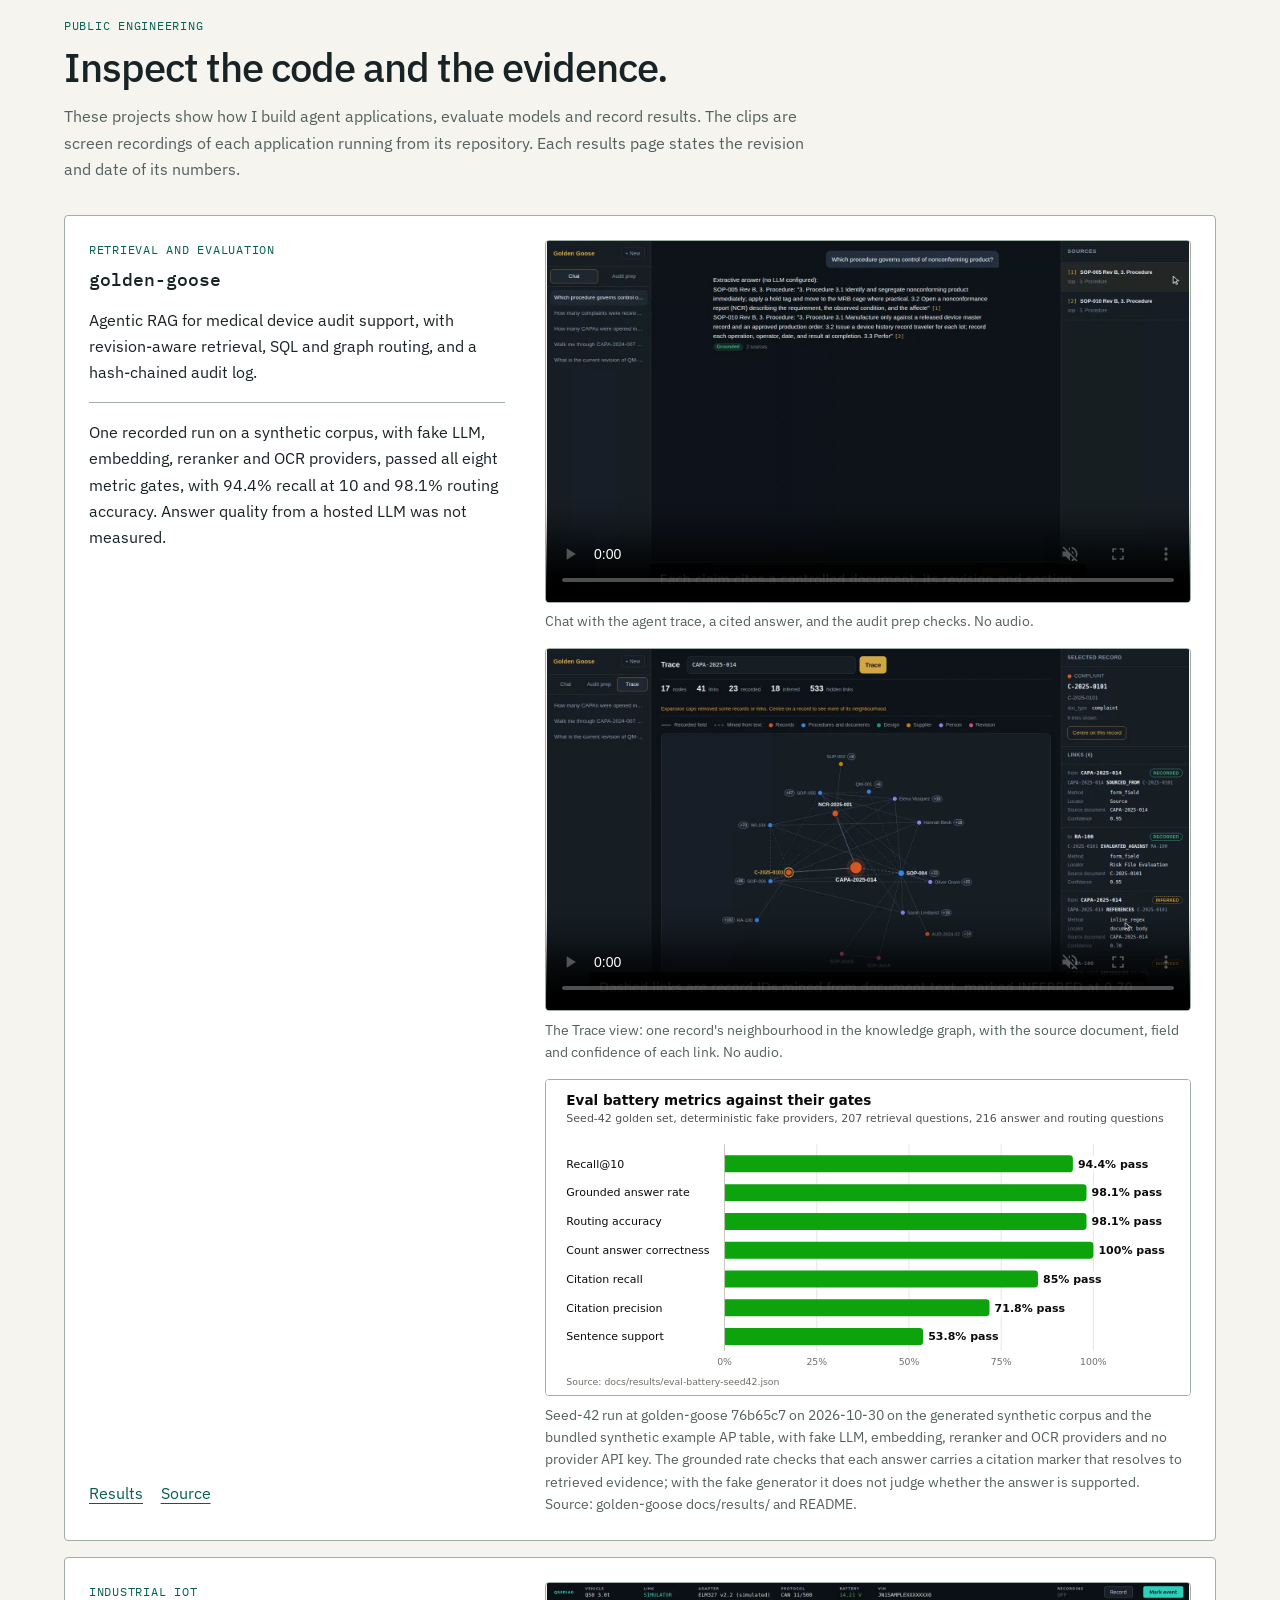
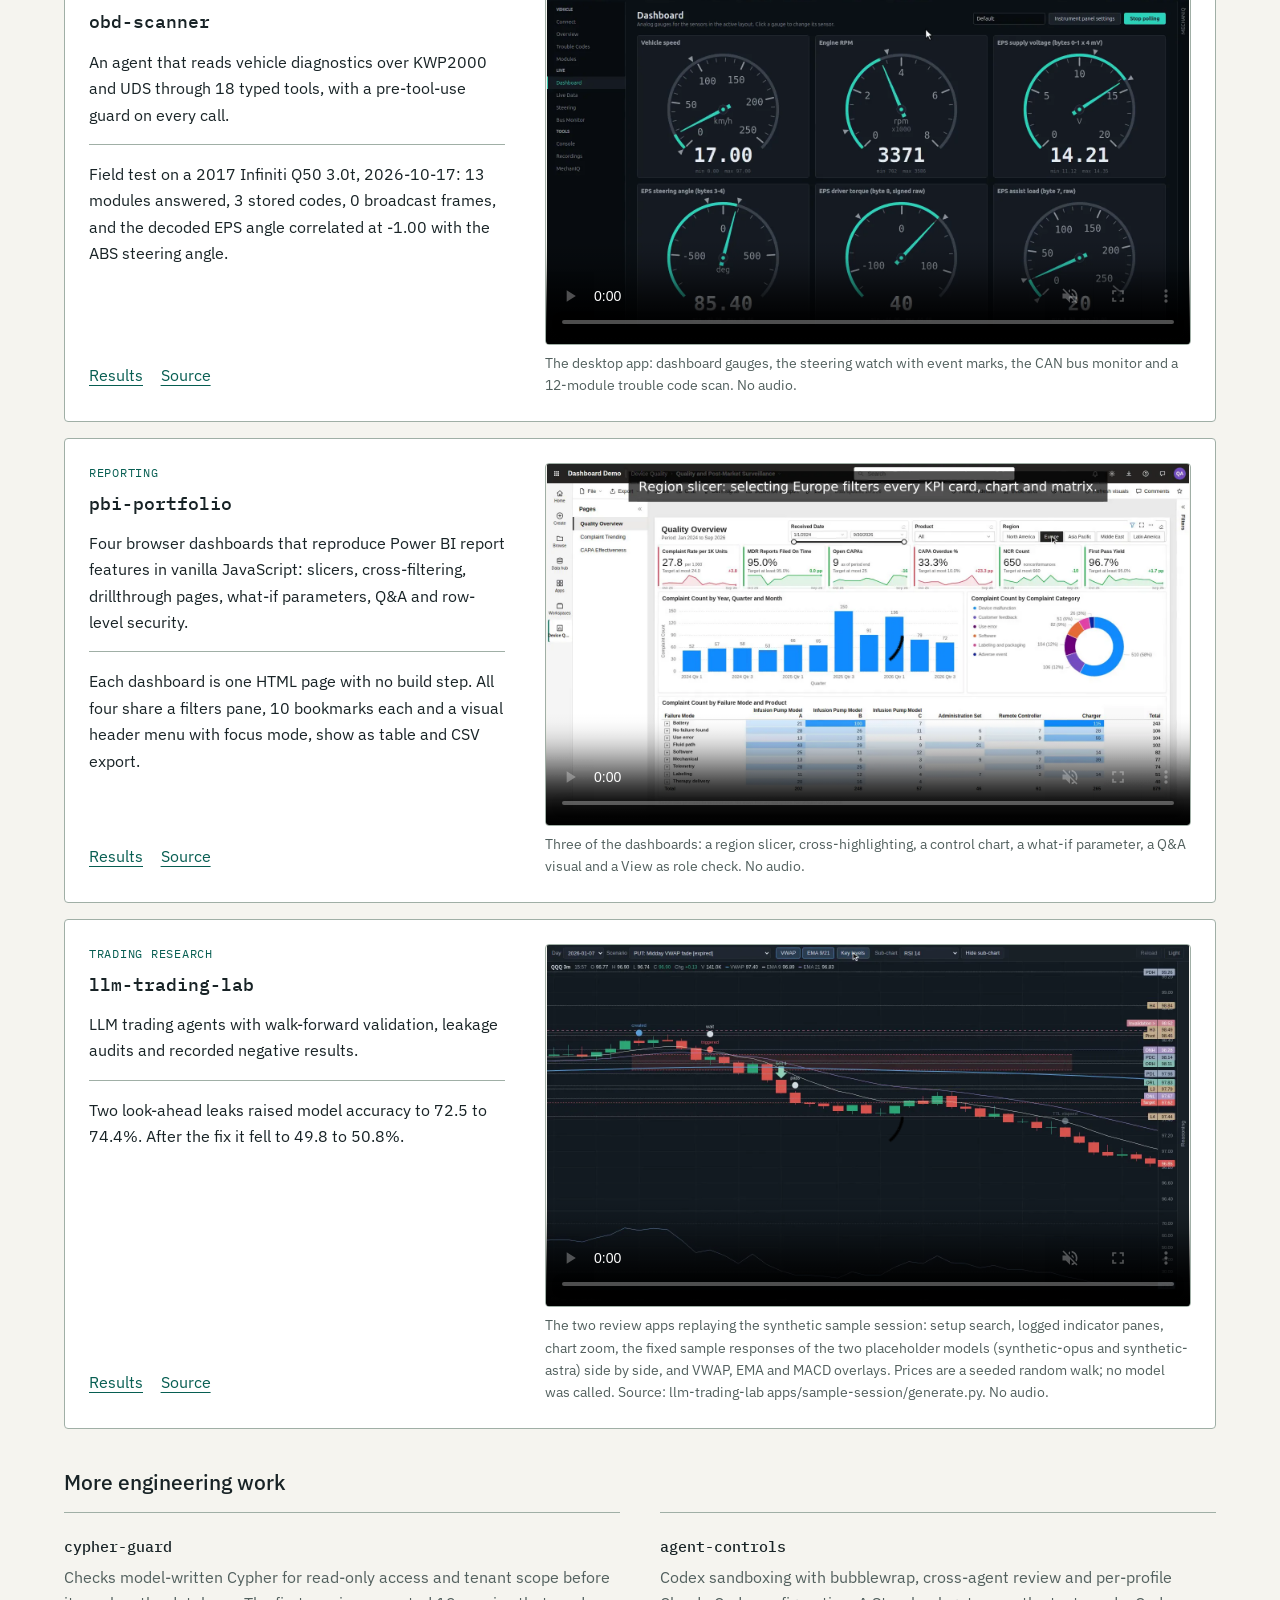
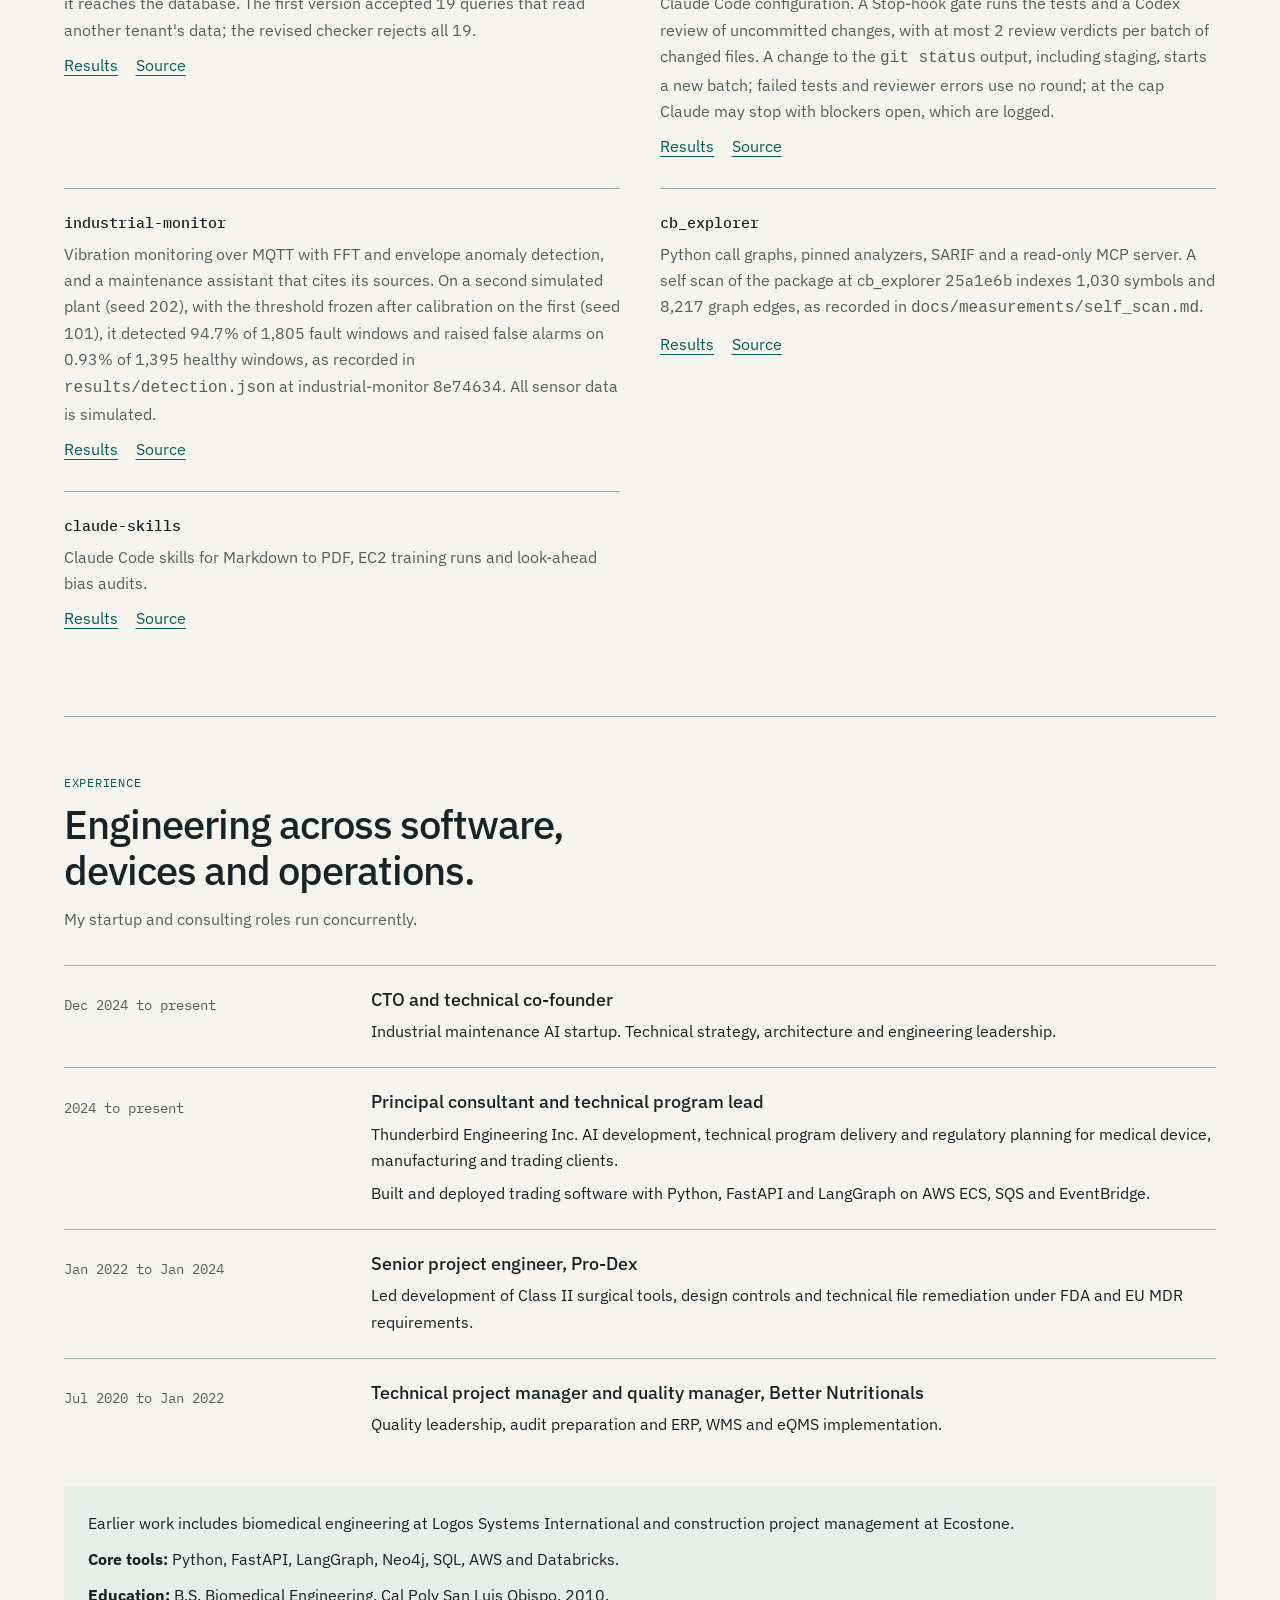
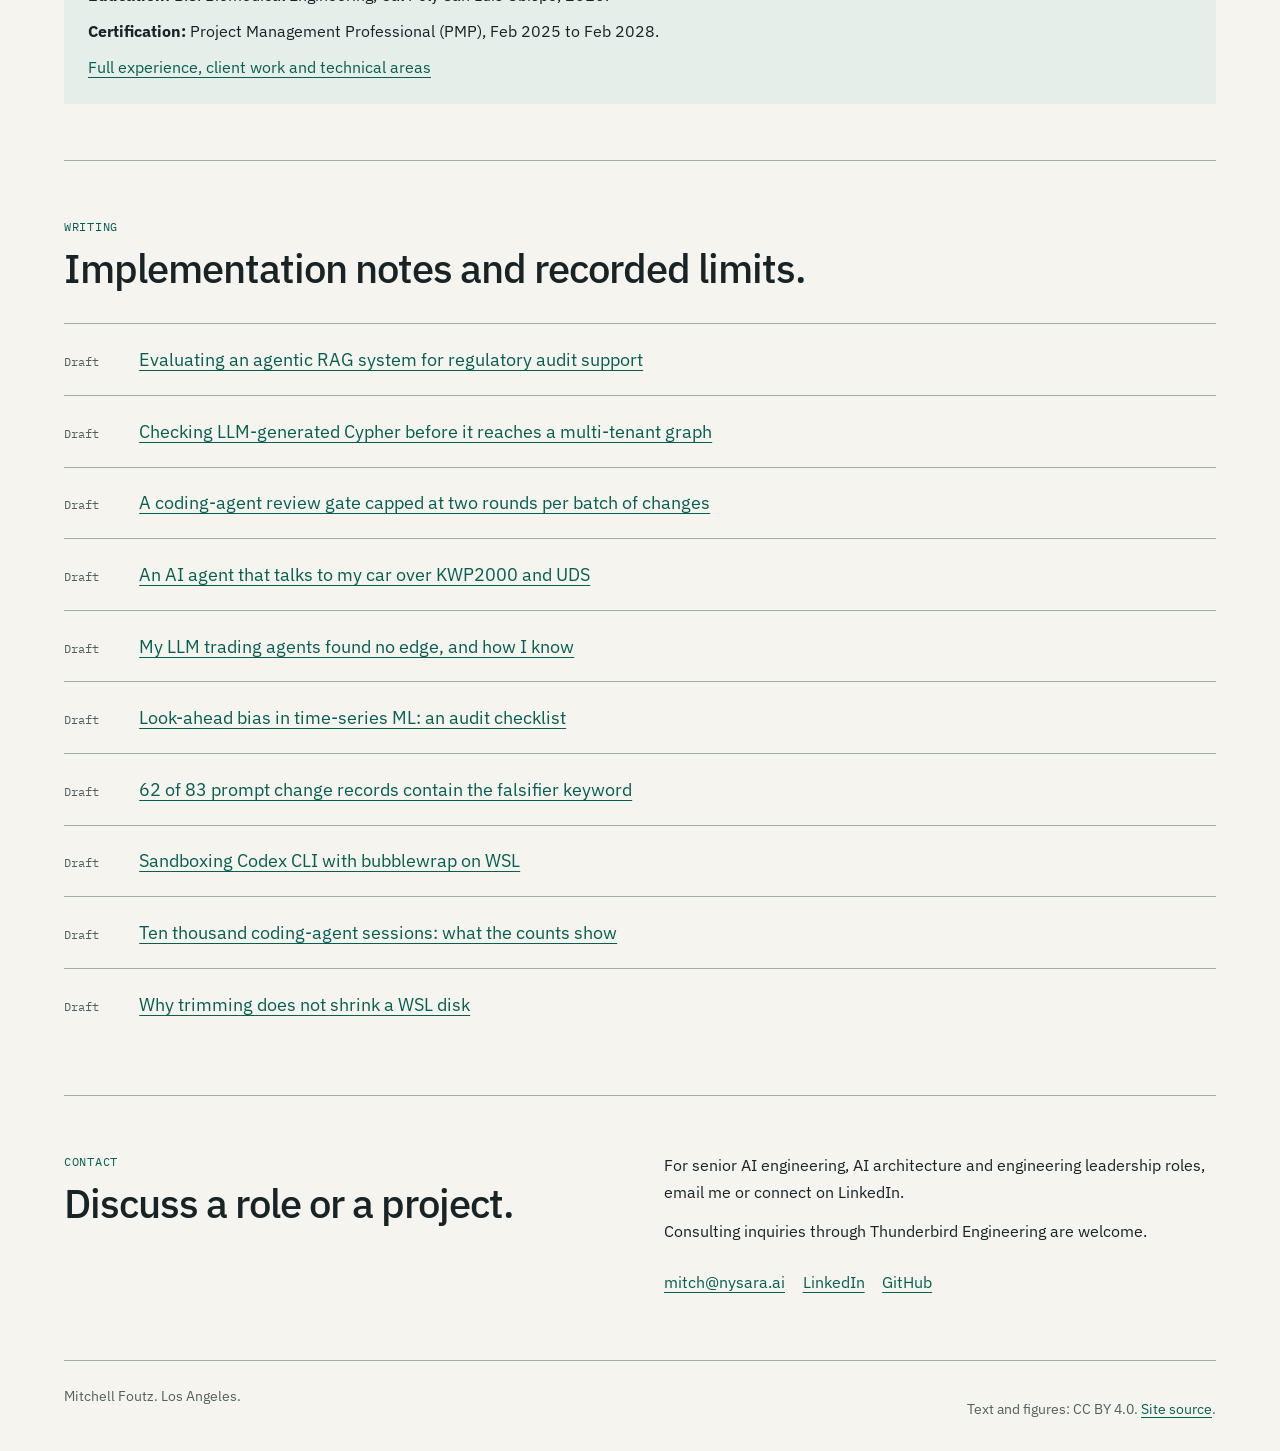
==== commit 37a04cdc: "docs: update the golden-goose figures to the seed-42 run at 76b65c7 golden-goose re-recorded its see" ====
--- a/index.html
+++ b/index.html
@@ -100,7 +100,7 @@
           <p class="eyebrow">Retrieval and evaluation</p>
           <h3>golden-goose</h3>
           <p>Agentic RAG for medical device audit support, with revision-aware retrieval, SQL and graph routing, and a hash-chained audit log.</p>
-          <p class="evidence">One recorded run on a synthetic corpus, with fake LLM, embedding, reranker and OCR providers, passed all seven metric gates, with 94.4% recall at 10 and 98.1% routing accuracy. Answer quality from a hosted LLM was not measured.</p>
+          <p class="evidence">One recorded run on a synthetic corpus, with fake LLM, embedding, reranker and OCR providers, passed all eight metric gates, with 94.4% recall at 10 and 98.1% routing accuracy. Answer quality from a hosted LLM was not measured.</p>
           <div class="links">
             <a href="https://darblinko.github.io/golden-goose/" aria-label="Results for golden-goose">Results</a>
             <a href="https://github.com/darblinko/golden-goose" aria-label="Source for golden-goose">Source</a>
@@ -122,9 +122,9 @@
           <figure class="figure">
             <picture>
               <source srcset="/assets/projects/golden-goose-dark.svg" media="(prefers-color-scheme: dark)">
-              <img src="/assets/projects/golden-goose-light.svg" width="760" height="338" loading="lazy" alt="Bar chart of evaluation metrics against their gates for one seed-42 run on a synthetic corpus with fake providers. All seven gated metrics pass: recall at 10 94.4%, grounded answer rate 100% (citation presence only, entailment not judged), routing accuracy 98.1%, citation recall 83.3%, citation precision 70.5%, sentence support 58.9%.">
+              <img src="/assets/projects/golden-goose-light.svg" width="760" height="372" loading="lazy" alt="Bar chart of evaluation metrics against their gates for one seed-42 run on a synthetic corpus with fake providers. All eight gated metrics pass: recall at 10 94.4%, grounded answer rate 98.1% (citation presence only, entailment not judged), routing accuracy 98.1%, count answer correctness 100%, citation recall 85%, citation precision 71.8%, sentence support 53.8%. Not charted: noise degradation 0.000, gate at most 0.15.">
             </picture>
-            <figcaption>Seed-42 run at golden-goose 055e6fe on the generated synthetic corpus, with fake LLM, embedding, reranker and OCR providers. The grounded rate checks that each answer carries a citation marker that resolves to retrieved evidence; with the fake generator it does not judge whether the answer is supported. Source: golden-goose docs/results/ and README.</figcaption>
+            <figcaption>Seed-42 run at golden-goose 76b65c7 on 2026-10-30 on the generated synthetic corpus and the bundled synthetic example AP table, with fake LLM, embedding, reranker and OCR providers and no provider API key. The grounded rate checks that each answer carries a citation marker that resolves to retrieved evidence; with the fake generator it does not judge whether the answer is supported. Source: golden-goose docs/results/ and README.</figcaption>
           </figure>
         </div>
       </article>
@@ -184,7 +184,7 @@
             <video data-autoplay muted loop playsinline controls preload="none" width="1600" height="900" poster="/assets/media/llm-trading-lab-poster.webp">
               <source src="/assets/media/llm-trading-lab.mp4" type="video/mp4">
             </video>
-            <figcaption>The two review apps: setup search, logged indicator panes, chart zoom, both models' reasoning side by side, and VWAP, EMA and MACD overlays. No audio.</figcaption>
+            <figcaption>The two review apps replaying the synthetic sample session: setup search, logged indicator panes, chart zoom, the fixed sample responses of the two placeholder models (synthetic-opus and synthetic-astra) side by side, and VWAP, EMA and MACD overlays. Prices are a seeded random walk; no model was called. Source: llm-trading-lab apps/sample-session/generate.py. No audio.</figcaption>
           </figure>
         </div>
       </article>
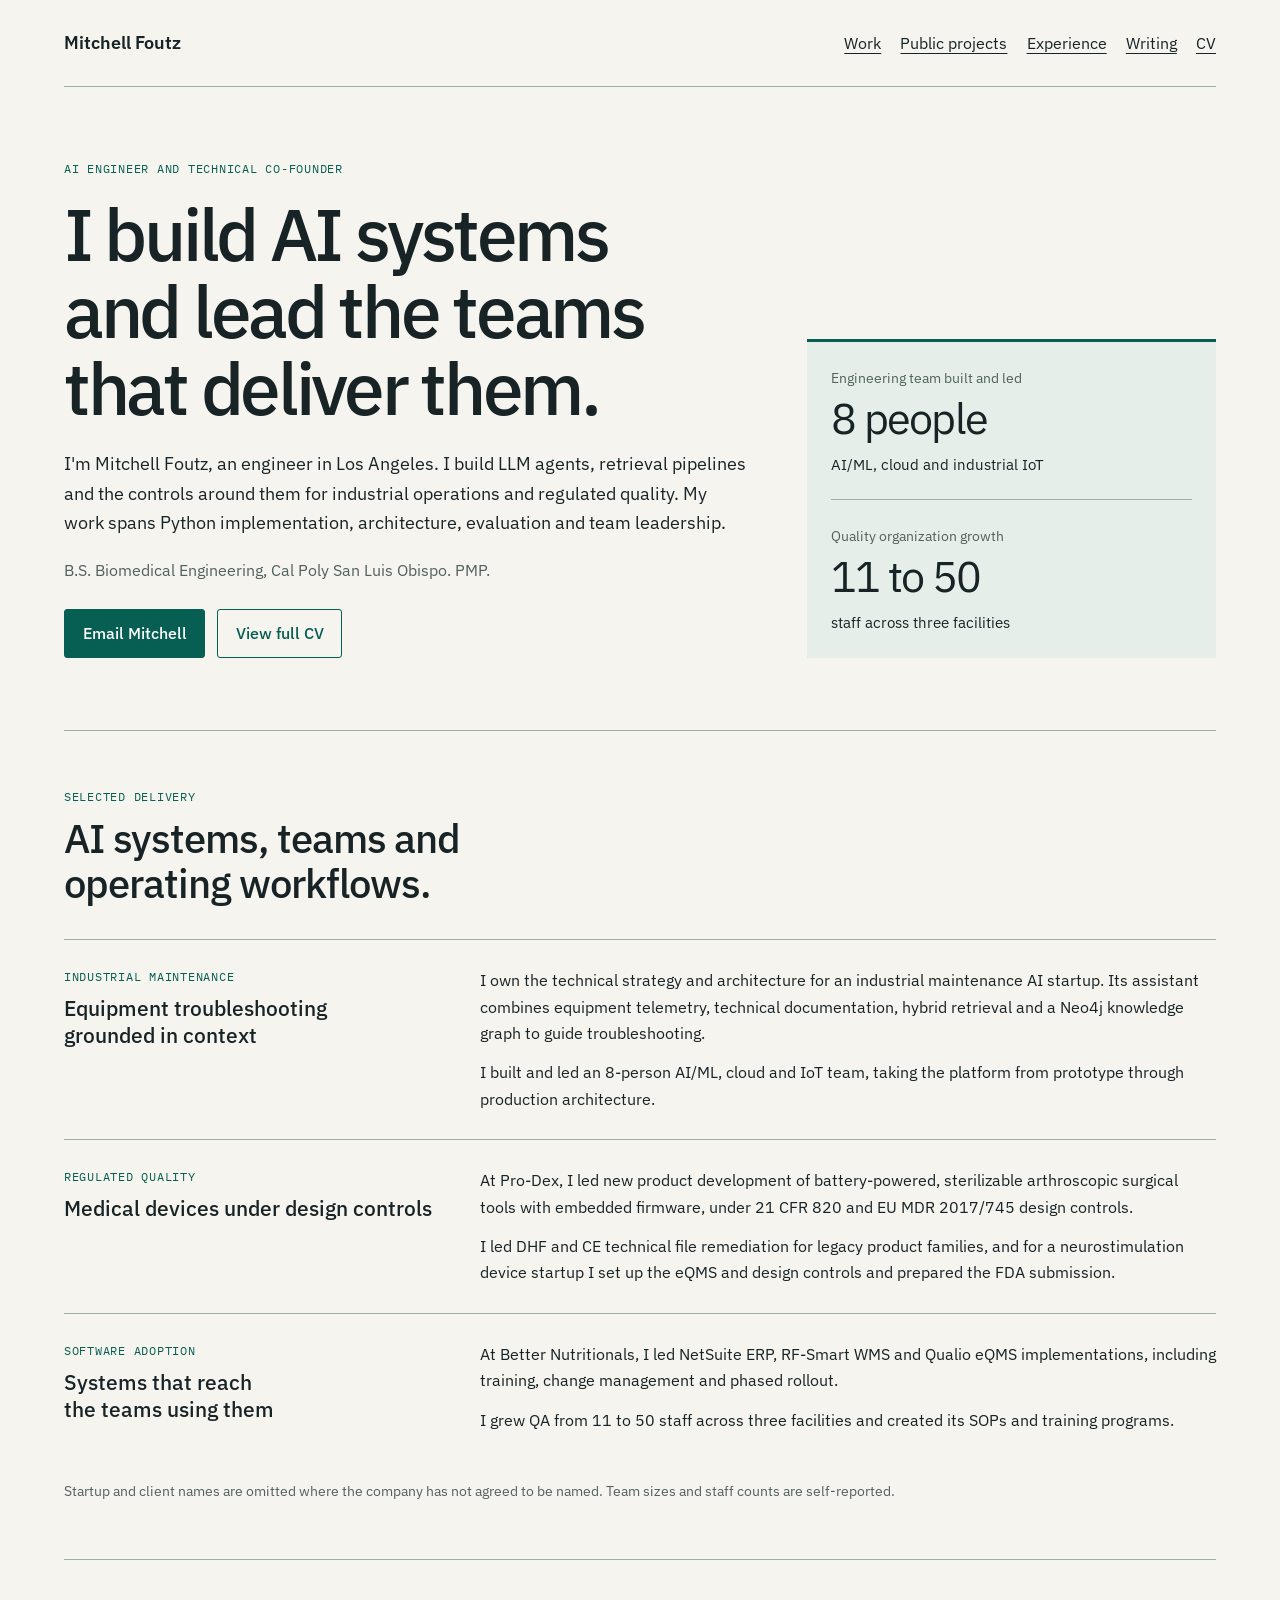
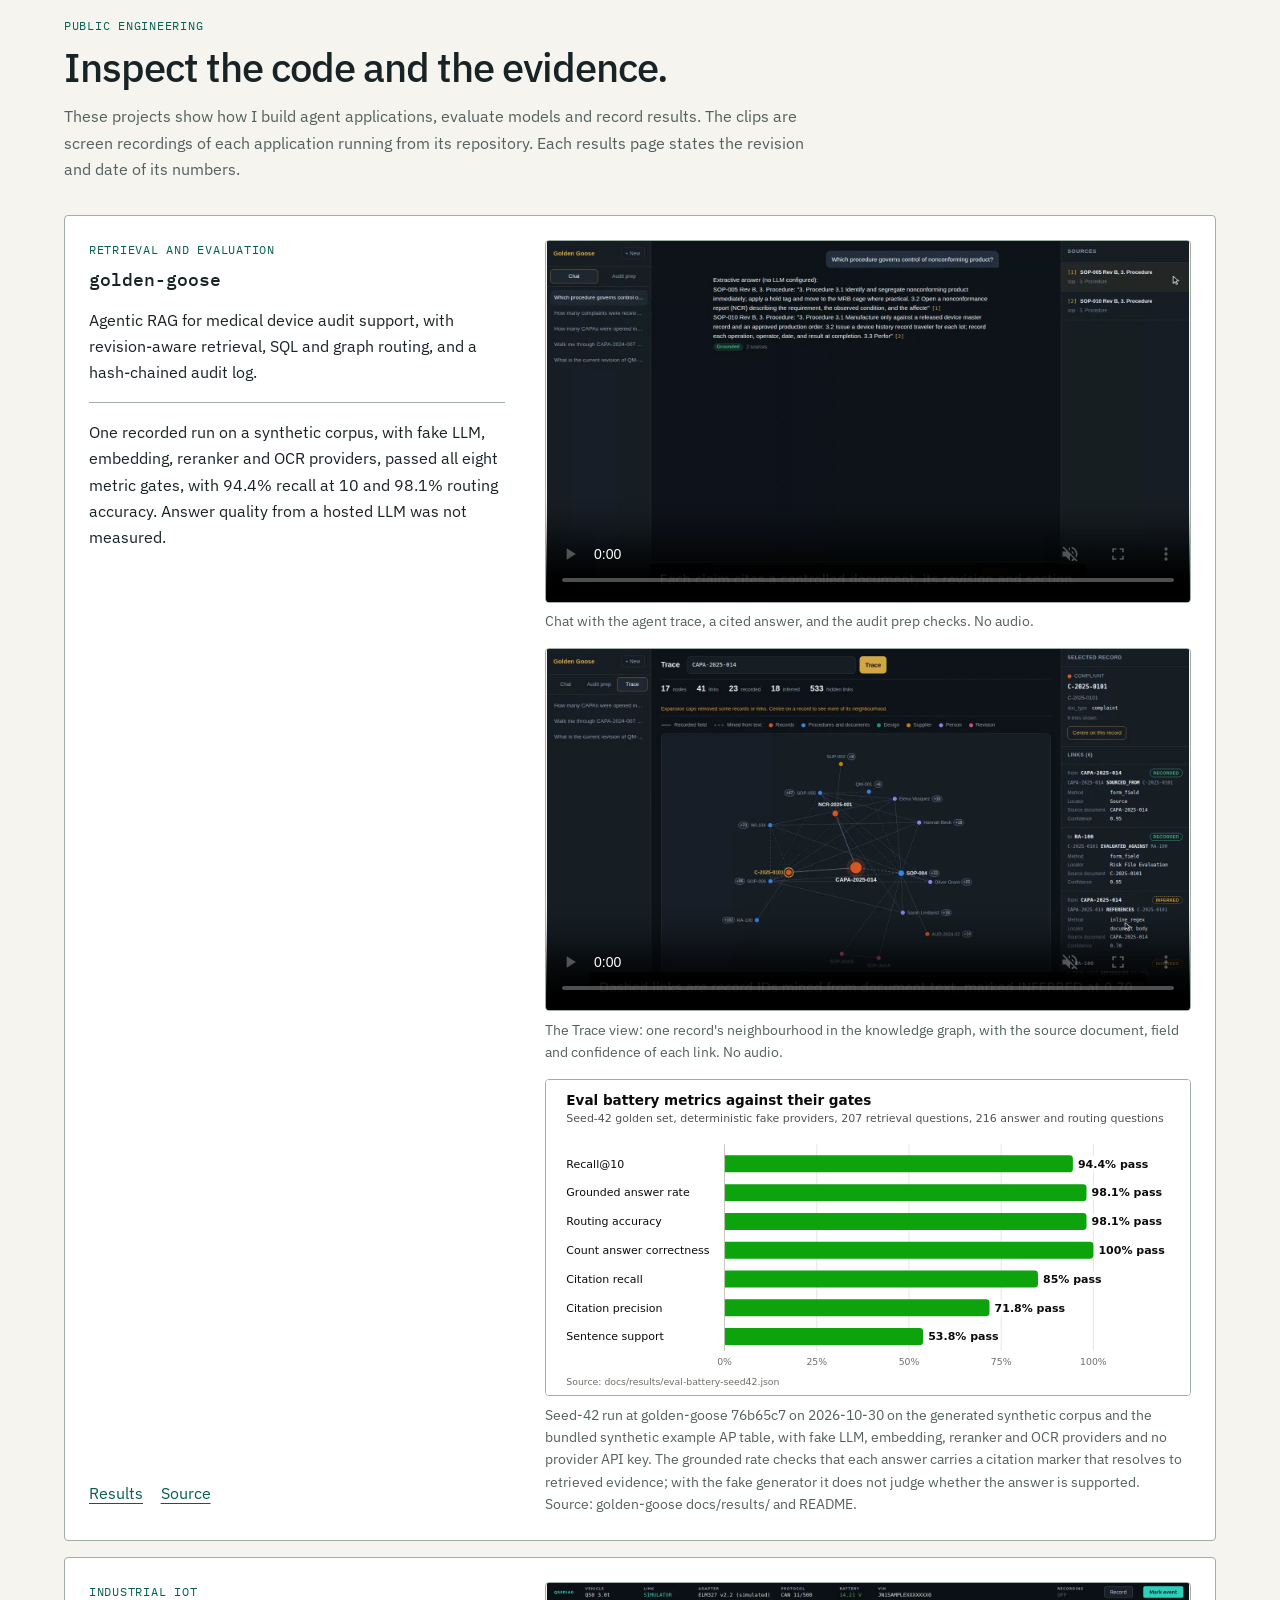
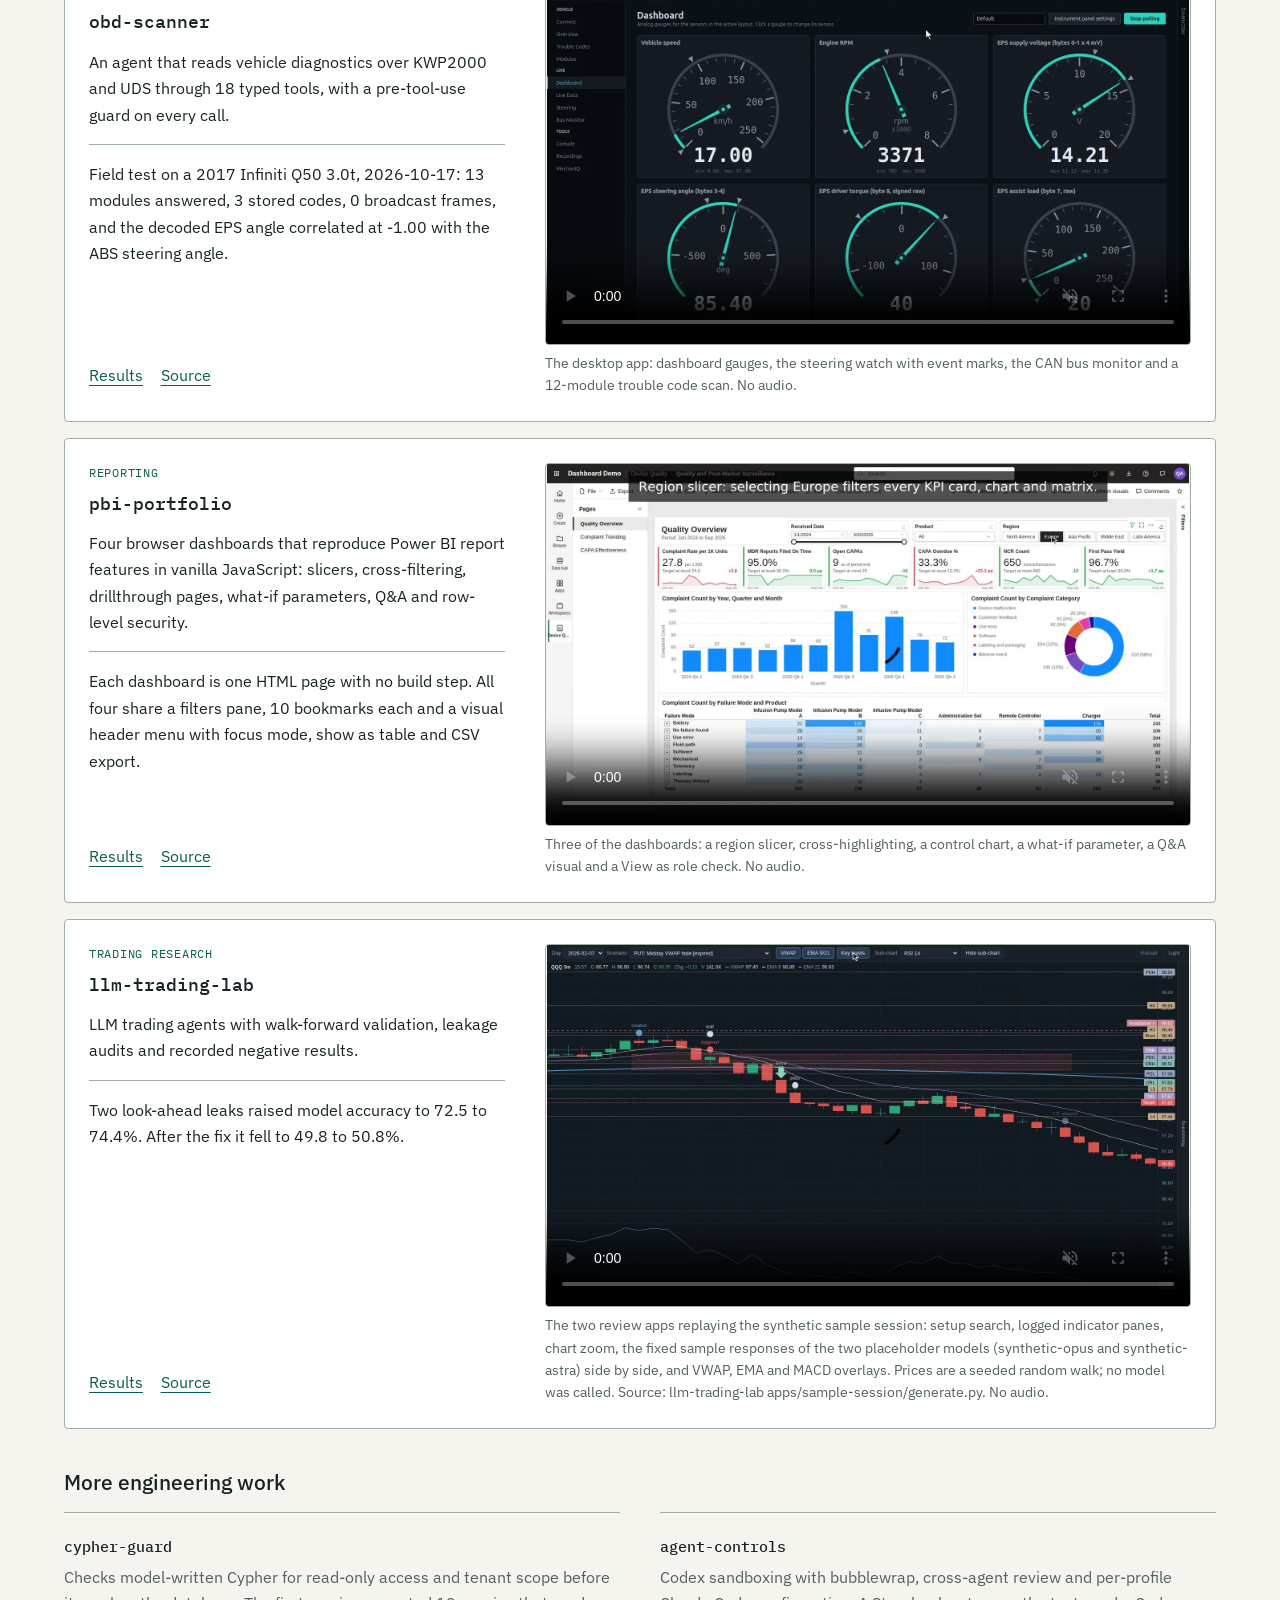
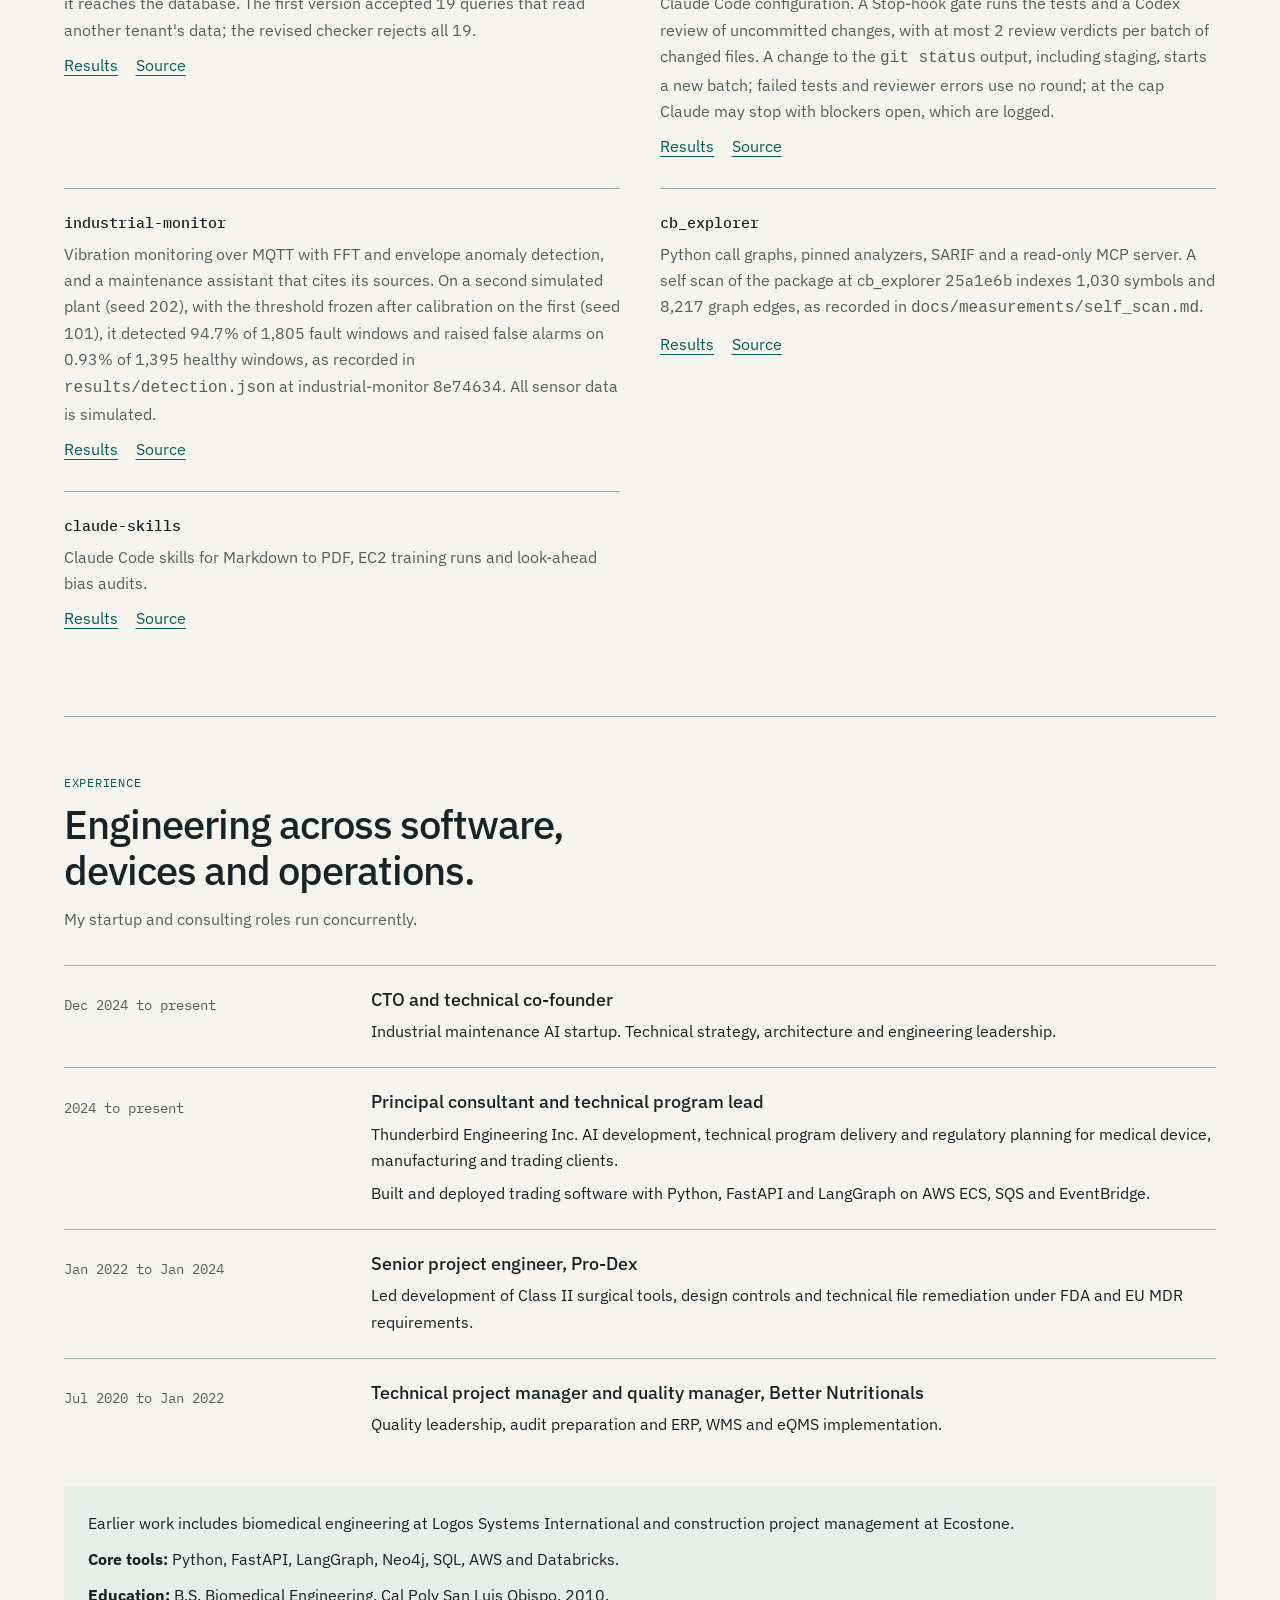
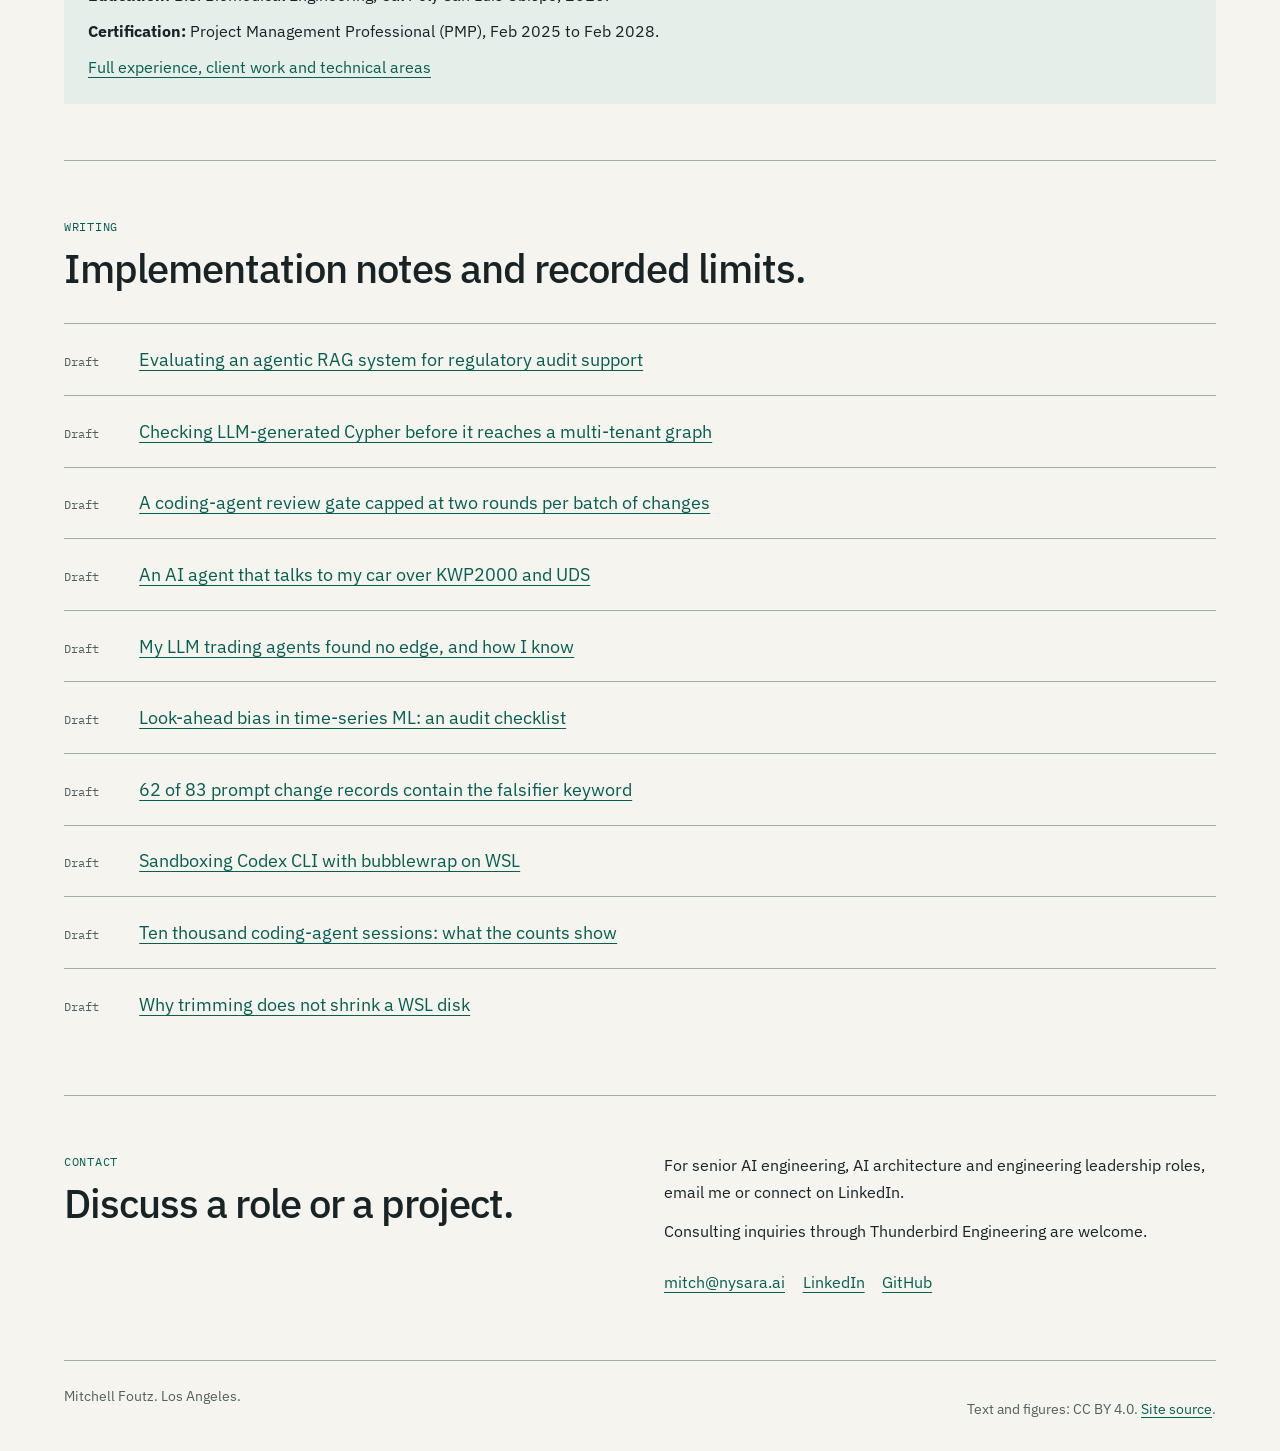
==== commit 53369bda: "fix: point project links at the renamed repositories" ====
--- a/index.html
+++ b/index.html
@@ -102,8 +102,8 @@
           <p>Agentic RAG for medical device audit support, with revision-aware retrieval, SQL and graph routing, and a hash-chained audit log.</p>
           <p class="evidence">One recorded run on a synthetic corpus, with fake LLM, embedding, reranker and OCR providers, passed all eight metric gates, with 94.4% recall at 10 and 98.1% routing accuracy. Answer quality from a hosted LLM was not measured.</p>
           <div class="links">
-            <a href="https://darblinko.github.io/golden-goose/" aria-label="Results for golden-goose">Results</a>
-            <a href="https://github.com/darblinko/golden-goose" aria-label="Source for golden-goose">Source</a>
+            <a href="https://darblinko.github.io/golden-goose-qa/" aria-label="Results for golden-goose">Results</a>
+            <a href="https://github.com/darblinko/golden-goose-qa" aria-label="Source for golden-goose">Source</a>
           </div>
         </div>
         <div class="proof-media">
@@ -135,8 +135,8 @@
           <p>An agent that reads vehicle diagnostics over KWP2000 and UDS through 18 typed tools, with a pre-tool-use guard on every call.</p>
           <p class="evidence">Field test on a 2017 Infiniti Q50 3.0t, 2026-10-17: 13 modules answered, 3 stored codes, 0 broadcast frames, and the decoded EPS angle correlated at -1.00 with the ABS steering angle.</p>
           <div class="links">
-            <a href="https://darblinko.github.io/obd-scanner/" aria-label="Results for obd-scanner">Results</a>
-            <a href="https://github.com/darblinko/obd-scanner" aria-label="Source for obd-scanner">Source</a>
+            <a href="https://darblinko.github.io/q50-obd-scanner/" aria-label="Results for obd-scanner">Results</a>
+            <a href="https://github.com/darblinko/q50-obd-scanner" aria-label="Source for obd-scanner">Source</a>
           </div>
         </div>
         <div class="proof-media">
@@ -155,8 +155,8 @@
           <p>Four browser dashboards that reproduce Power BI report features in vanilla JavaScript: slicers, cross-filtering, drillthrough pages, what-if parameters, Q&amp;A and row-level security.</p>
           <p class="evidence">Each dashboard is one HTML page with no build step. All four share a filters pane, 10 bookmarks each and a visual header menu with focus mode, show as table and CSV export.</p>
           <div class="links">
-            <a href="https://darblinko.github.io/pbi-portfolio/" aria-label="Results for pbi-portfolio">Results</a>
-            <a href="https://github.com/darblinko/pbi-portfolio" aria-label="Source for pbi-portfolio">Source</a>
+            <a href="https://darblinko.github.io/powerbi-dashboards/" aria-label="Results for pbi-portfolio">Results</a>
+            <a href="https://github.com/darblinko/powerbi-dashboards" aria-label="Source for pbi-portfolio">Source</a>
           </div>
         </div>
         <div class="proof-media">
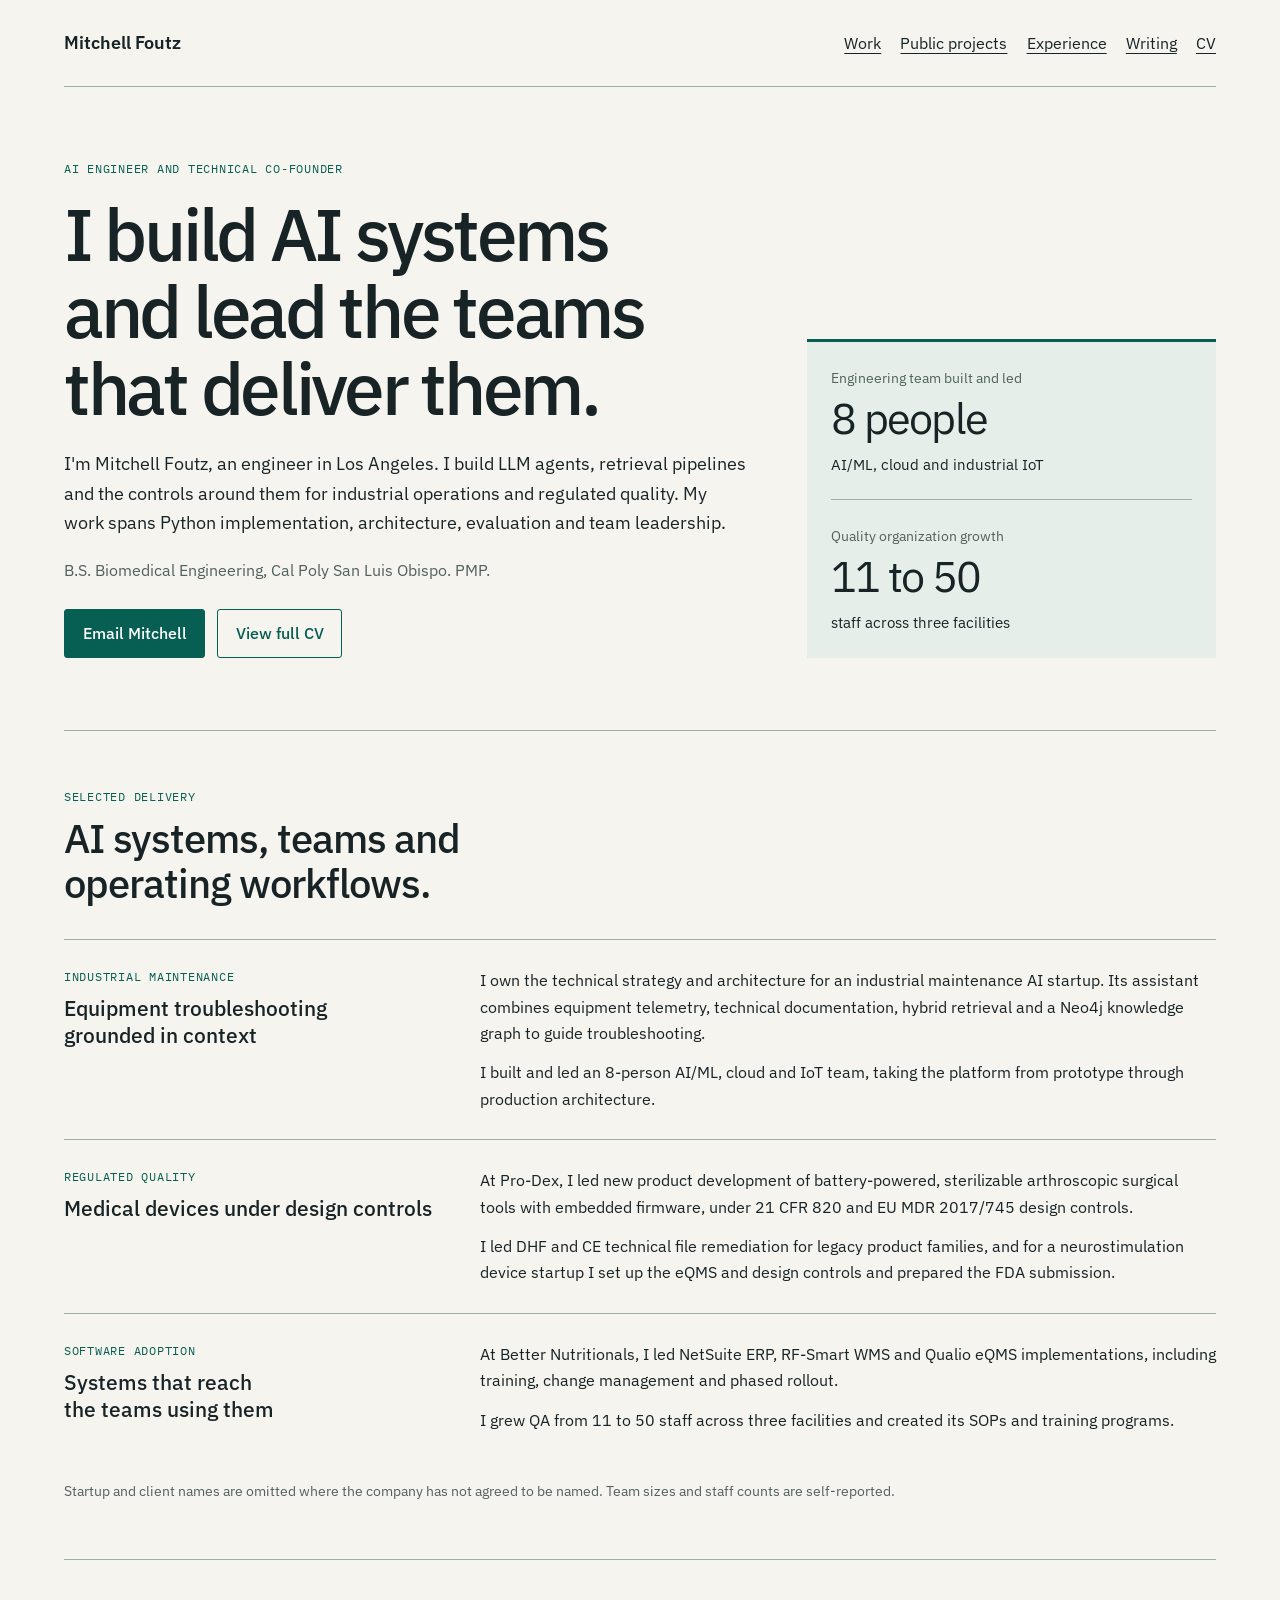
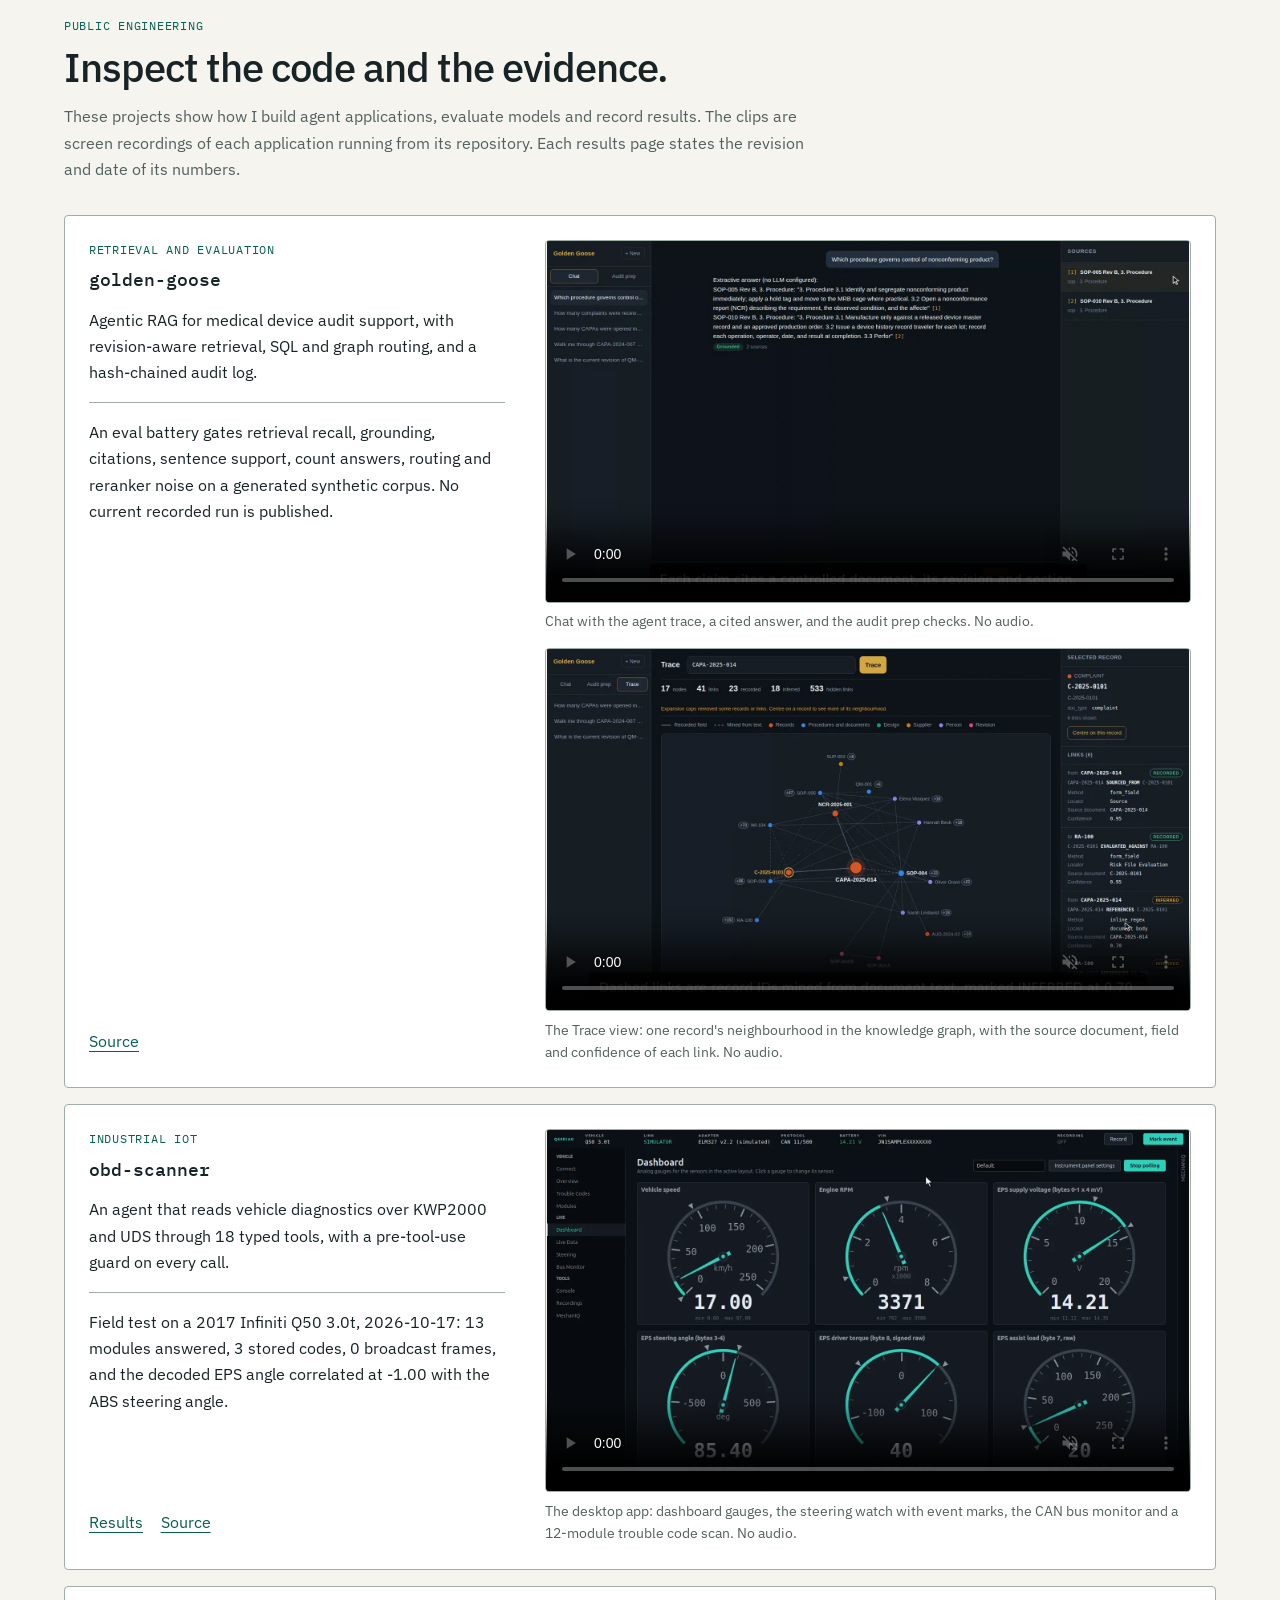
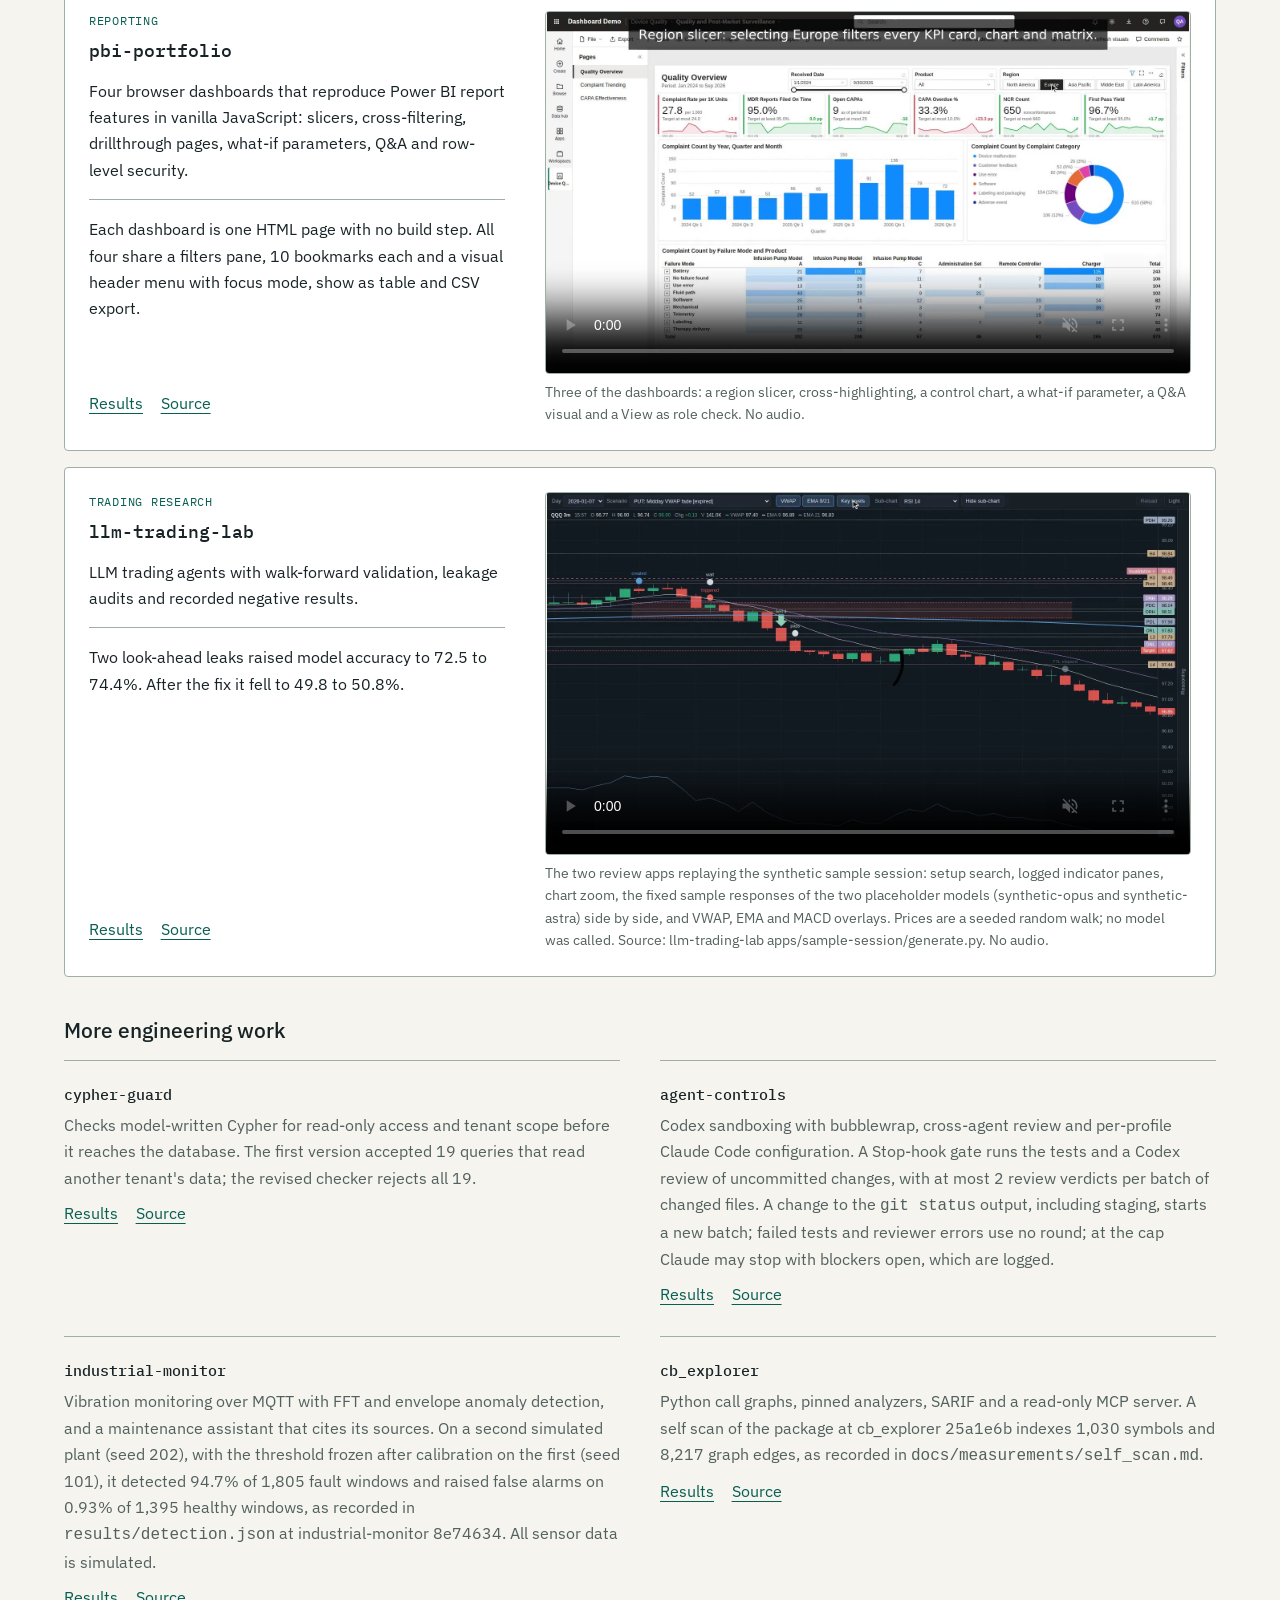
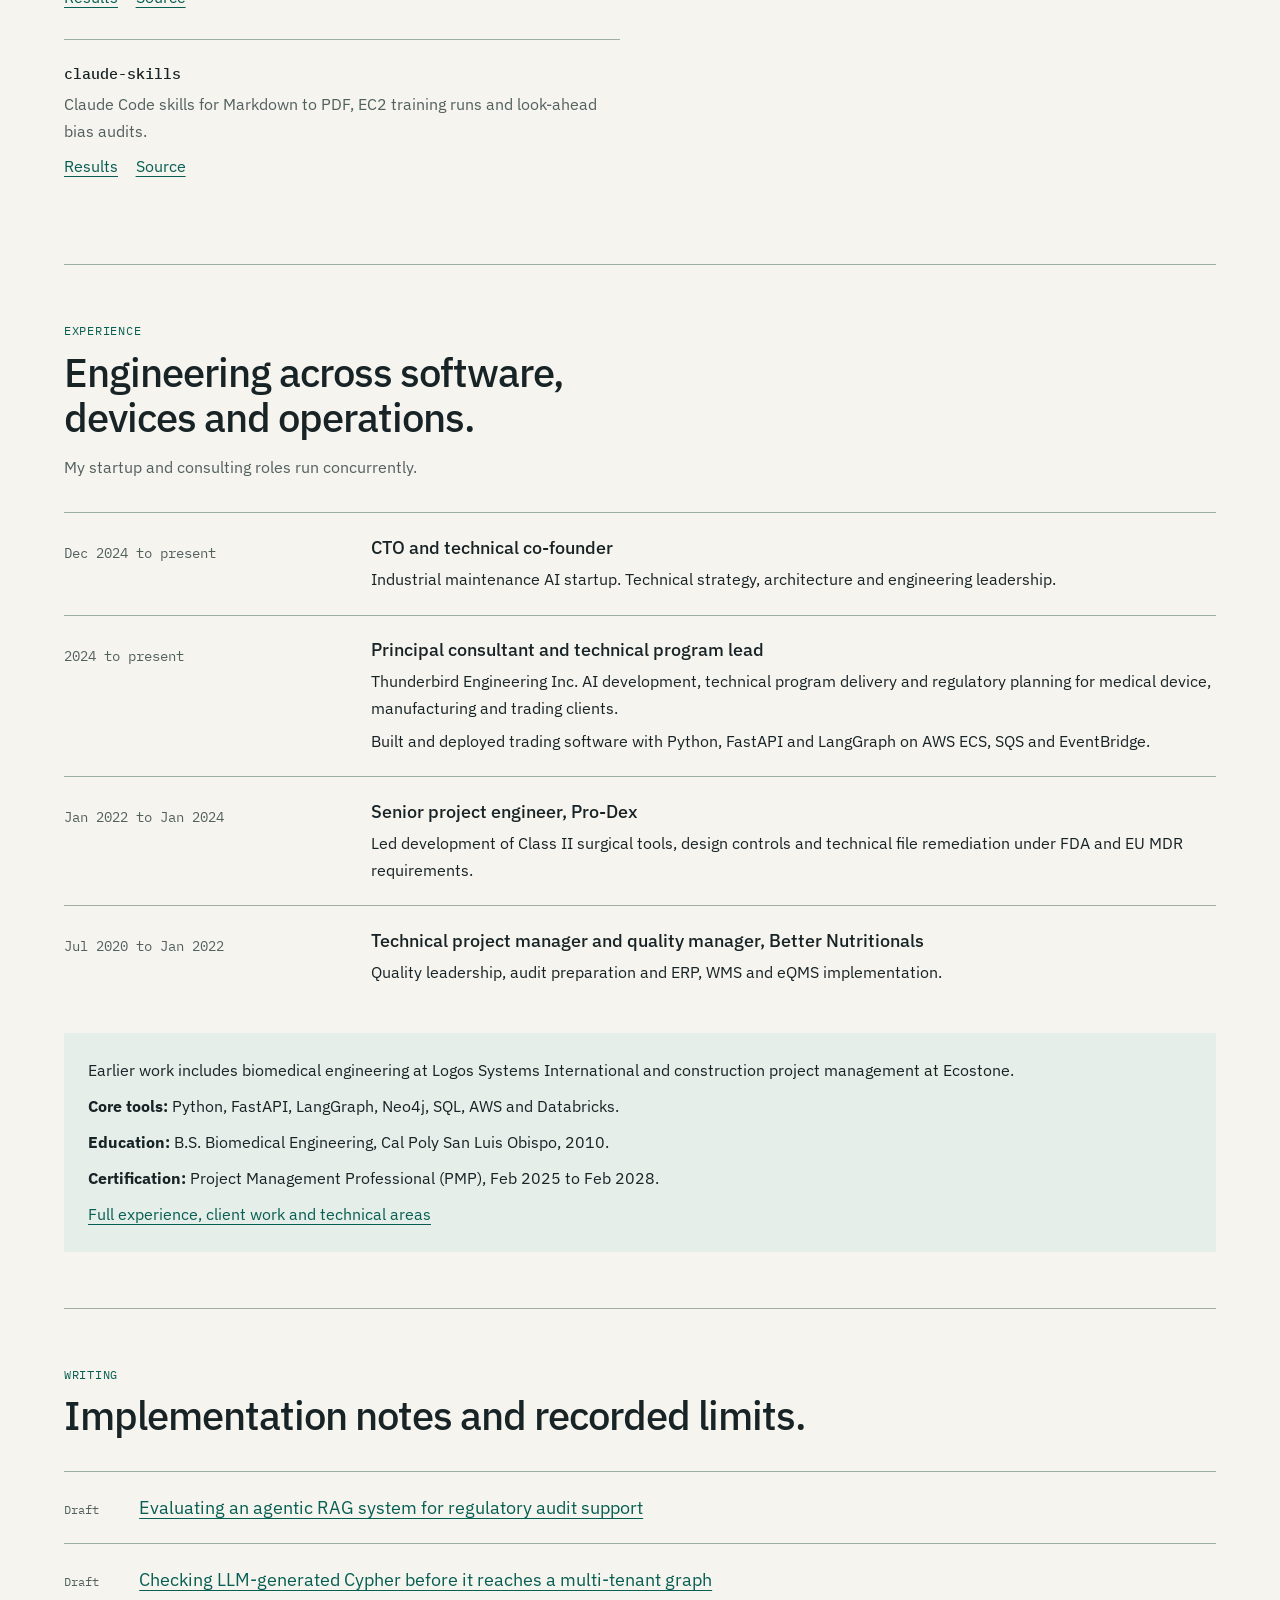
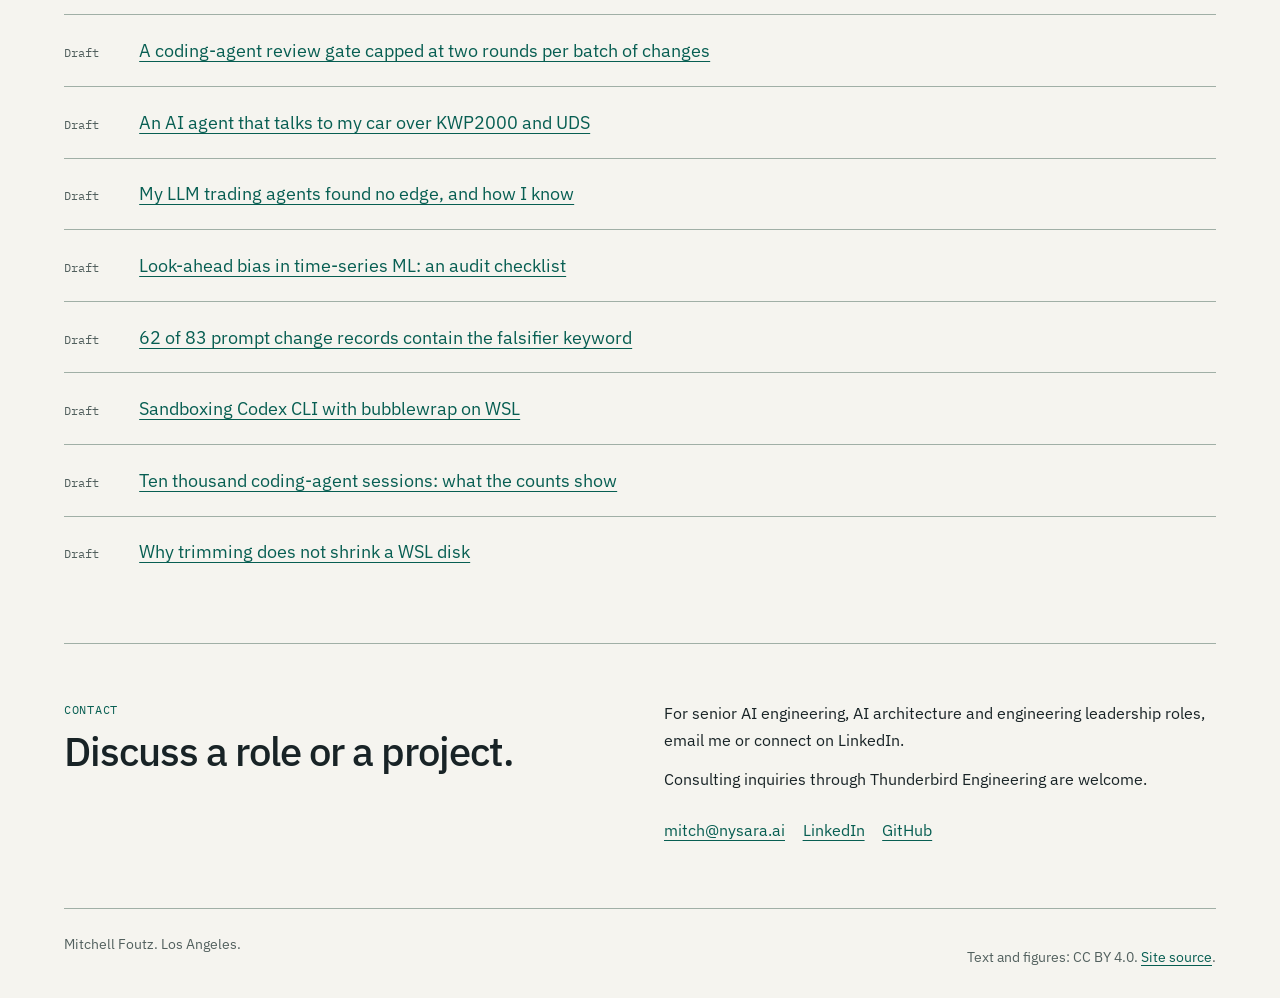
==== commit 452606a5: "docs: remove the golden-goose seed-42 results from the site The seed-42 run files were removed from " ====
--- a/index.html
+++ b/index.html
@@ -100,9 +100,8 @@
           <p class="eyebrow">Retrieval and evaluation</p>
           <h3>golden-goose</h3>
           <p>Agentic RAG for medical device audit support, with revision-aware retrieval, SQL and graph routing, and a hash-chained audit log.</p>
-          <p class="evidence">One recorded run on a synthetic corpus, with fake LLM, embedding, reranker and OCR providers, passed all eight metric gates, with 94.4% recall at 10 and 98.1% routing accuracy. Answer quality from a hosted LLM was not measured.</p>
-          <div class="links">
-            <a href="https://darblinko.github.io/golden-goose-qa/" aria-label="Results for golden-goose">Results</a>
+          <p class="evidence">An eval battery gates retrieval recall, grounding, citations, sentence support, count answers, routing and reranker noise on a generated synthetic corpus. No current recorded run is published.</p>
+          <div class="links">
             <a href="https://github.com/darblinko/golden-goose-qa" aria-label="Source for golden-goose">Source</a>
           </div>
         </div>
@@ -118,13 +117,6 @@
               <source src="/assets/media/golden-goose-graph.mp4" type="video/mp4">
             </video>
             <figcaption>The Trace view: one record's neighbourhood in the knowledge graph, with the source document, field and confidence of each link. No audio.</figcaption>
-          </figure>
-          <figure class="figure">
-            <picture>
-              <source srcset="/assets/projects/golden-goose-dark.svg" media="(prefers-color-scheme: dark)">
-              <img src="/assets/projects/golden-goose-light.svg" width="760" height="372" loading="lazy" alt="Bar chart of evaluation metrics against their gates for one seed-42 run on a synthetic corpus with fake providers. All eight gated metrics pass: recall at 10 94.4%, grounded answer rate 98.1% (citation presence only, entailment not judged), routing accuracy 98.1%, count answer correctness 100%, citation recall 85%, citation precision 71.8%, sentence support 53.8%. Not charted: noise degradation 0.000, gate at most 0.15.">
-            </picture>
-            <figcaption>Seed-42 run at golden-goose 76b65c7 on 2026-10-30 on the generated synthetic corpus and the bundled synthetic example AP table, with fake LLM, embedding, reranker and OCR providers and no provider API key. The grounded rate checks that each answer carries a citation marker that resolves to retrieved evidence; with the fake generator it does not judge whether the answer is supported. Source: golden-goose docs/results/ and README.</figcaption>
           </figure>
         </div>
       </article>
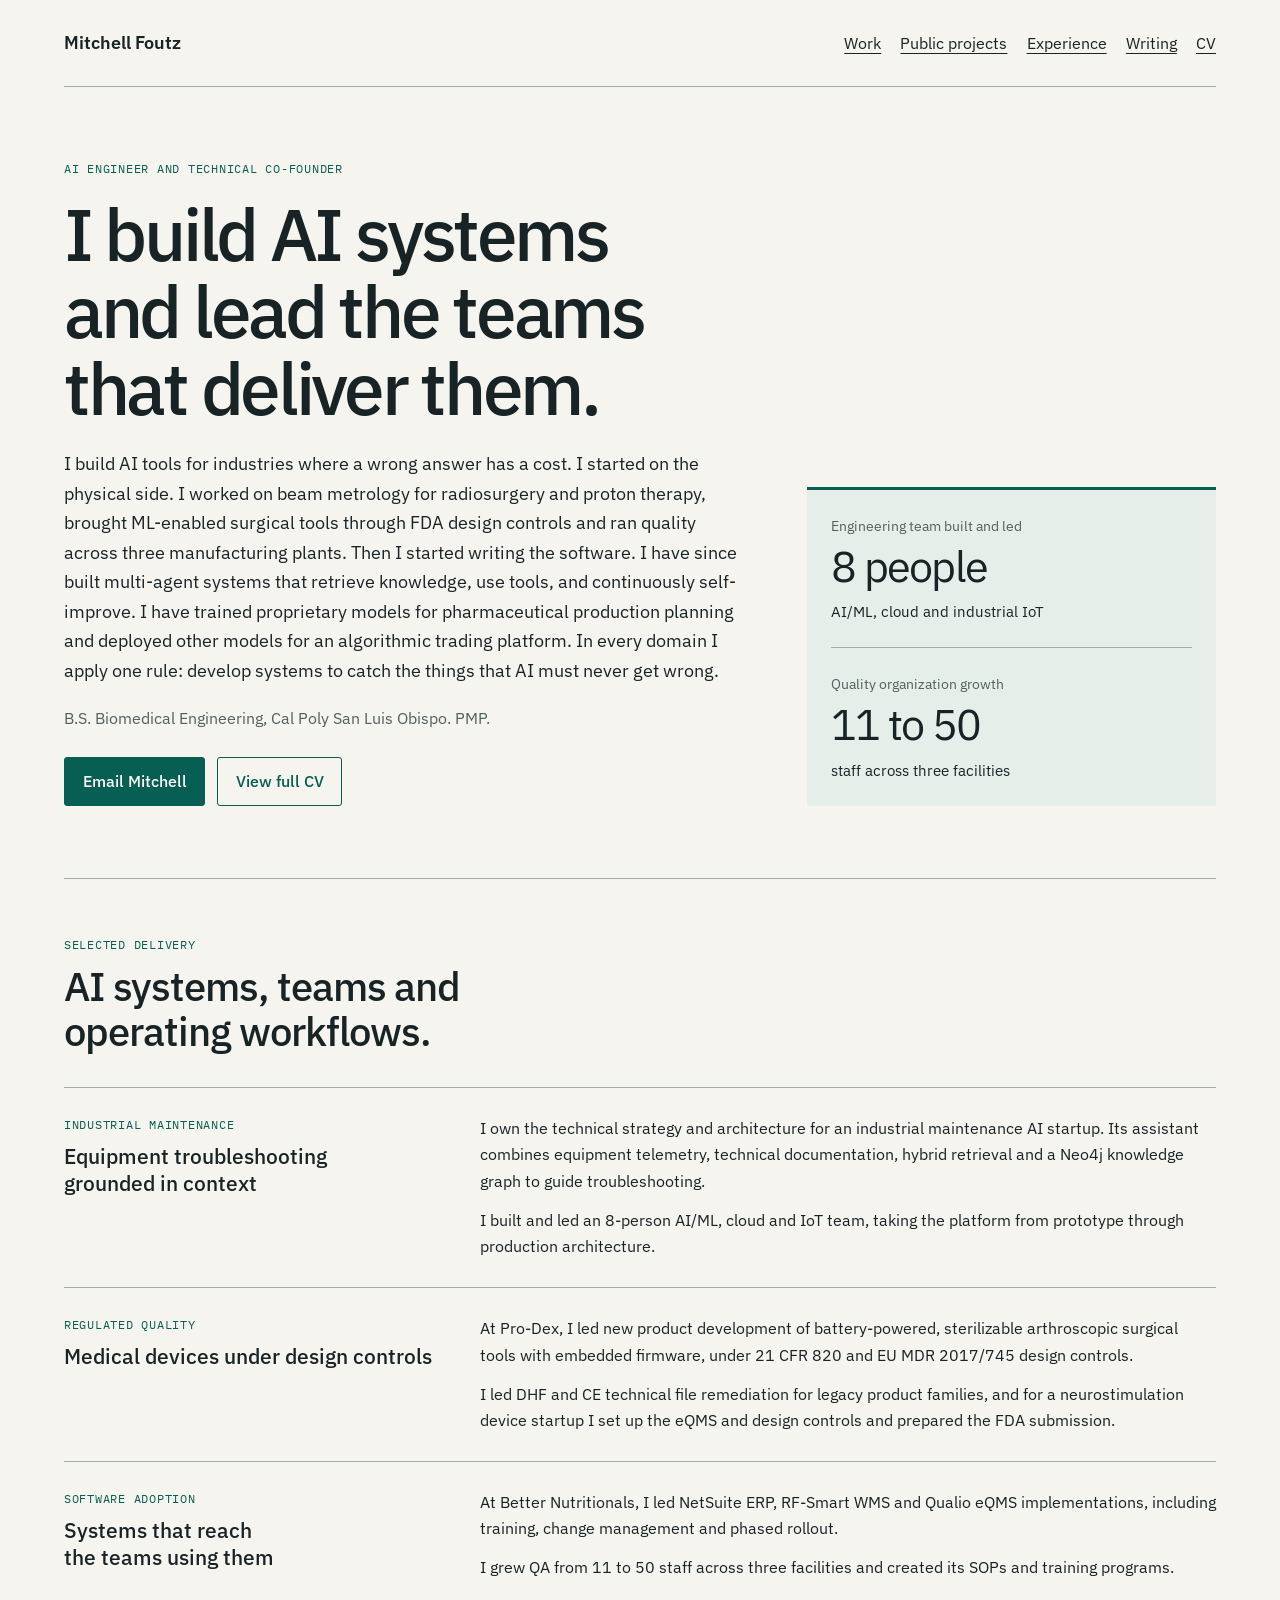
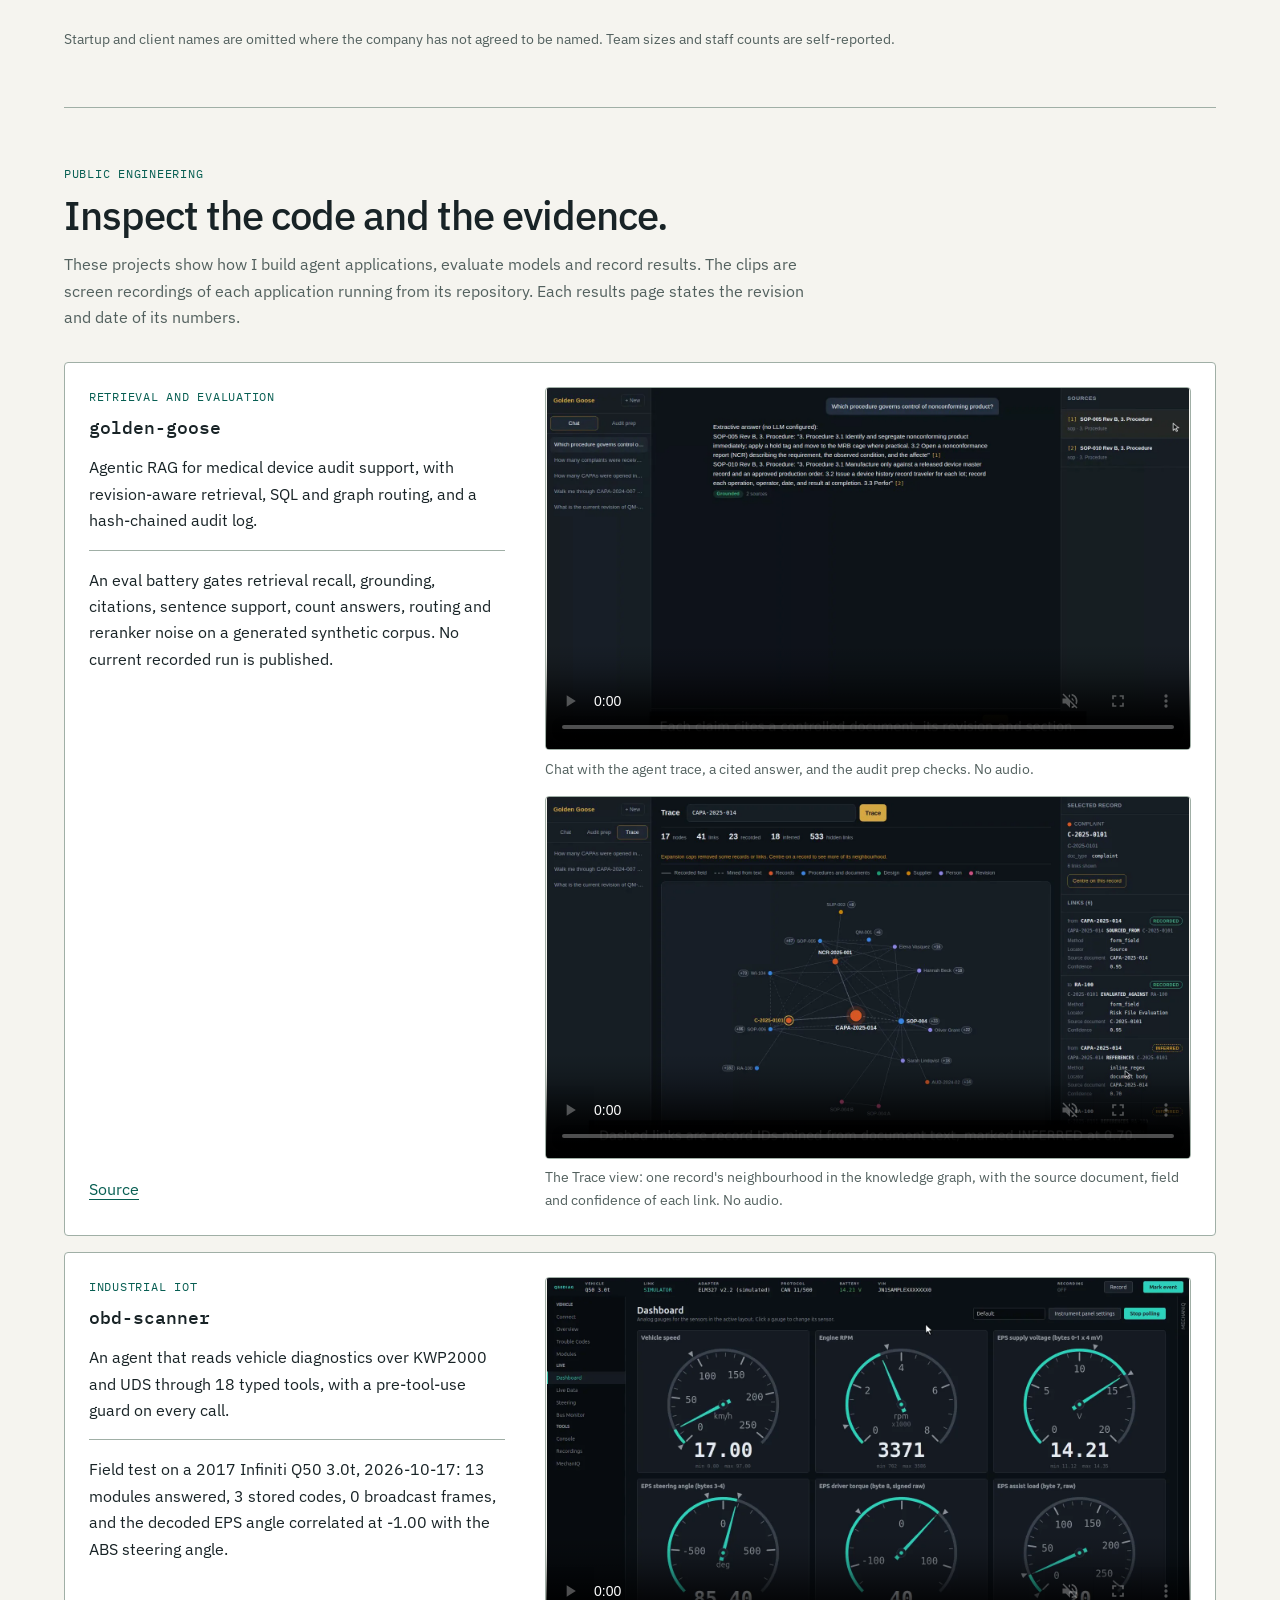
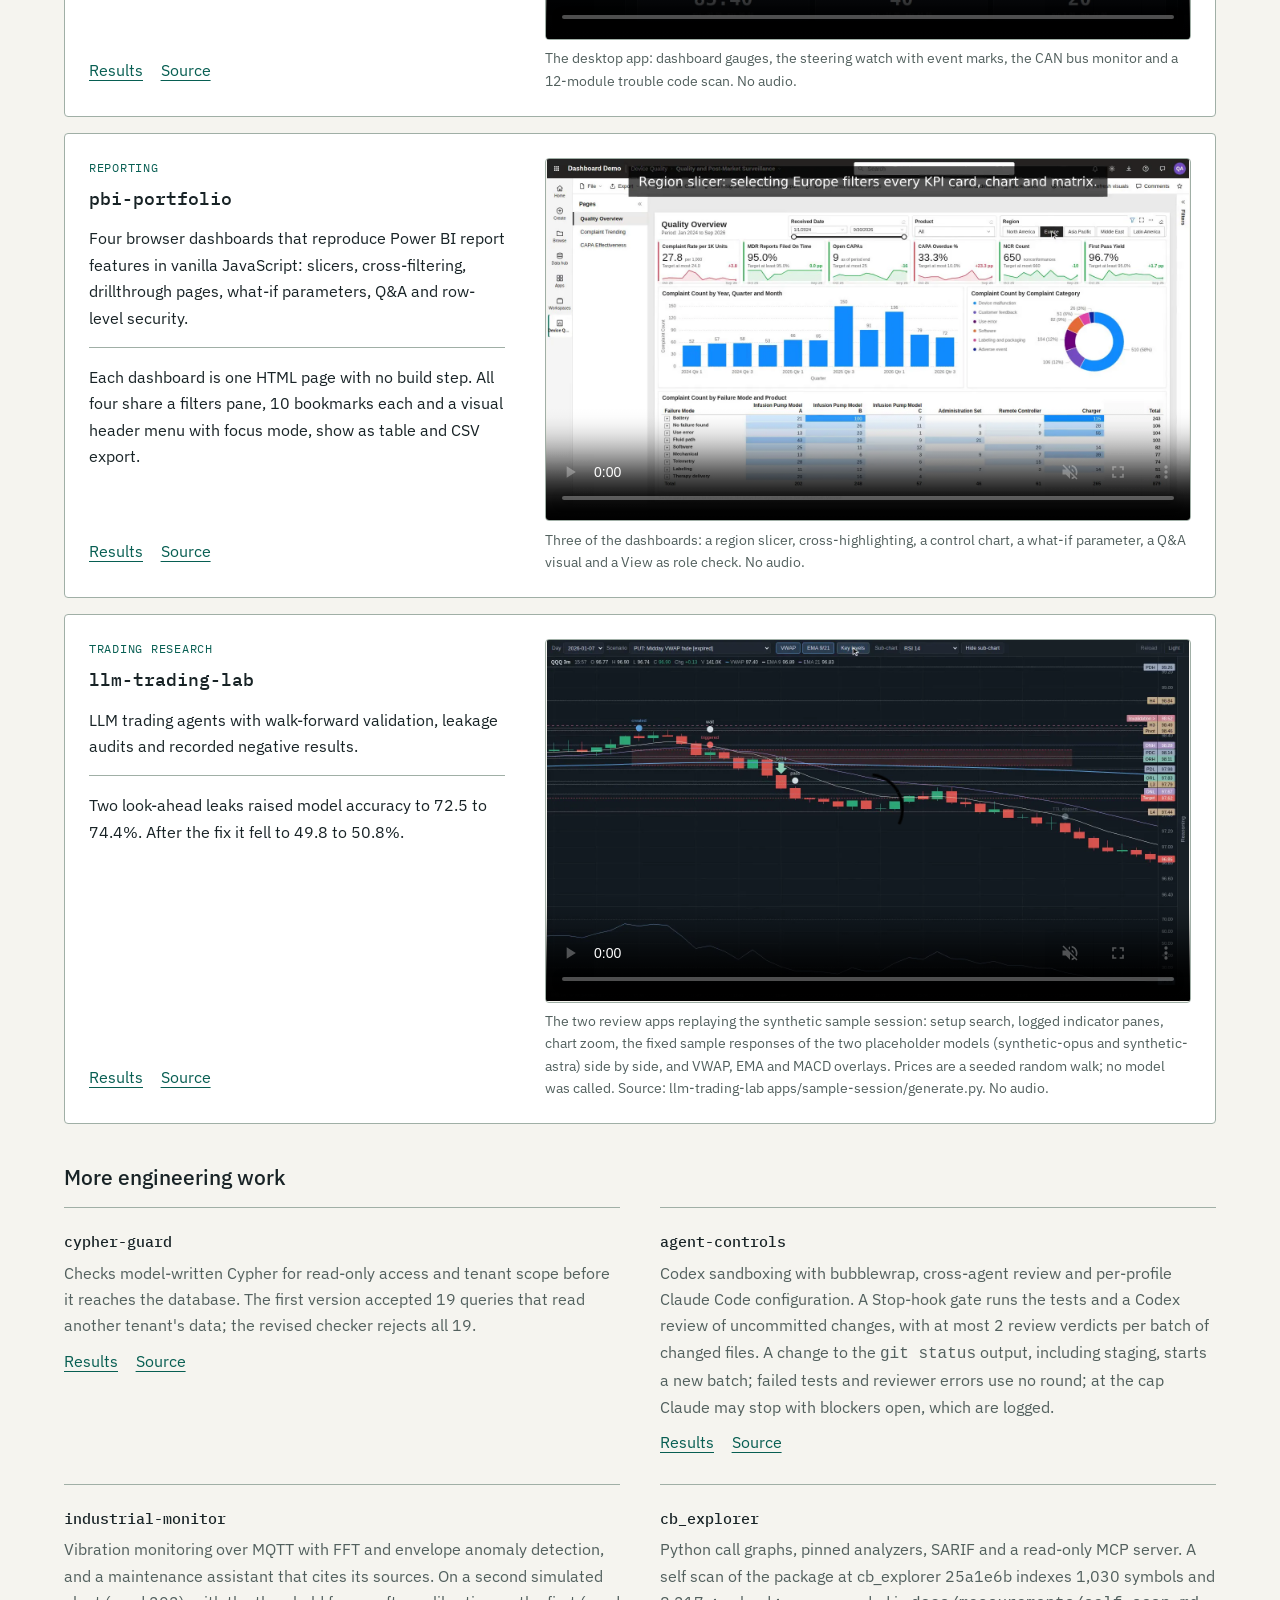
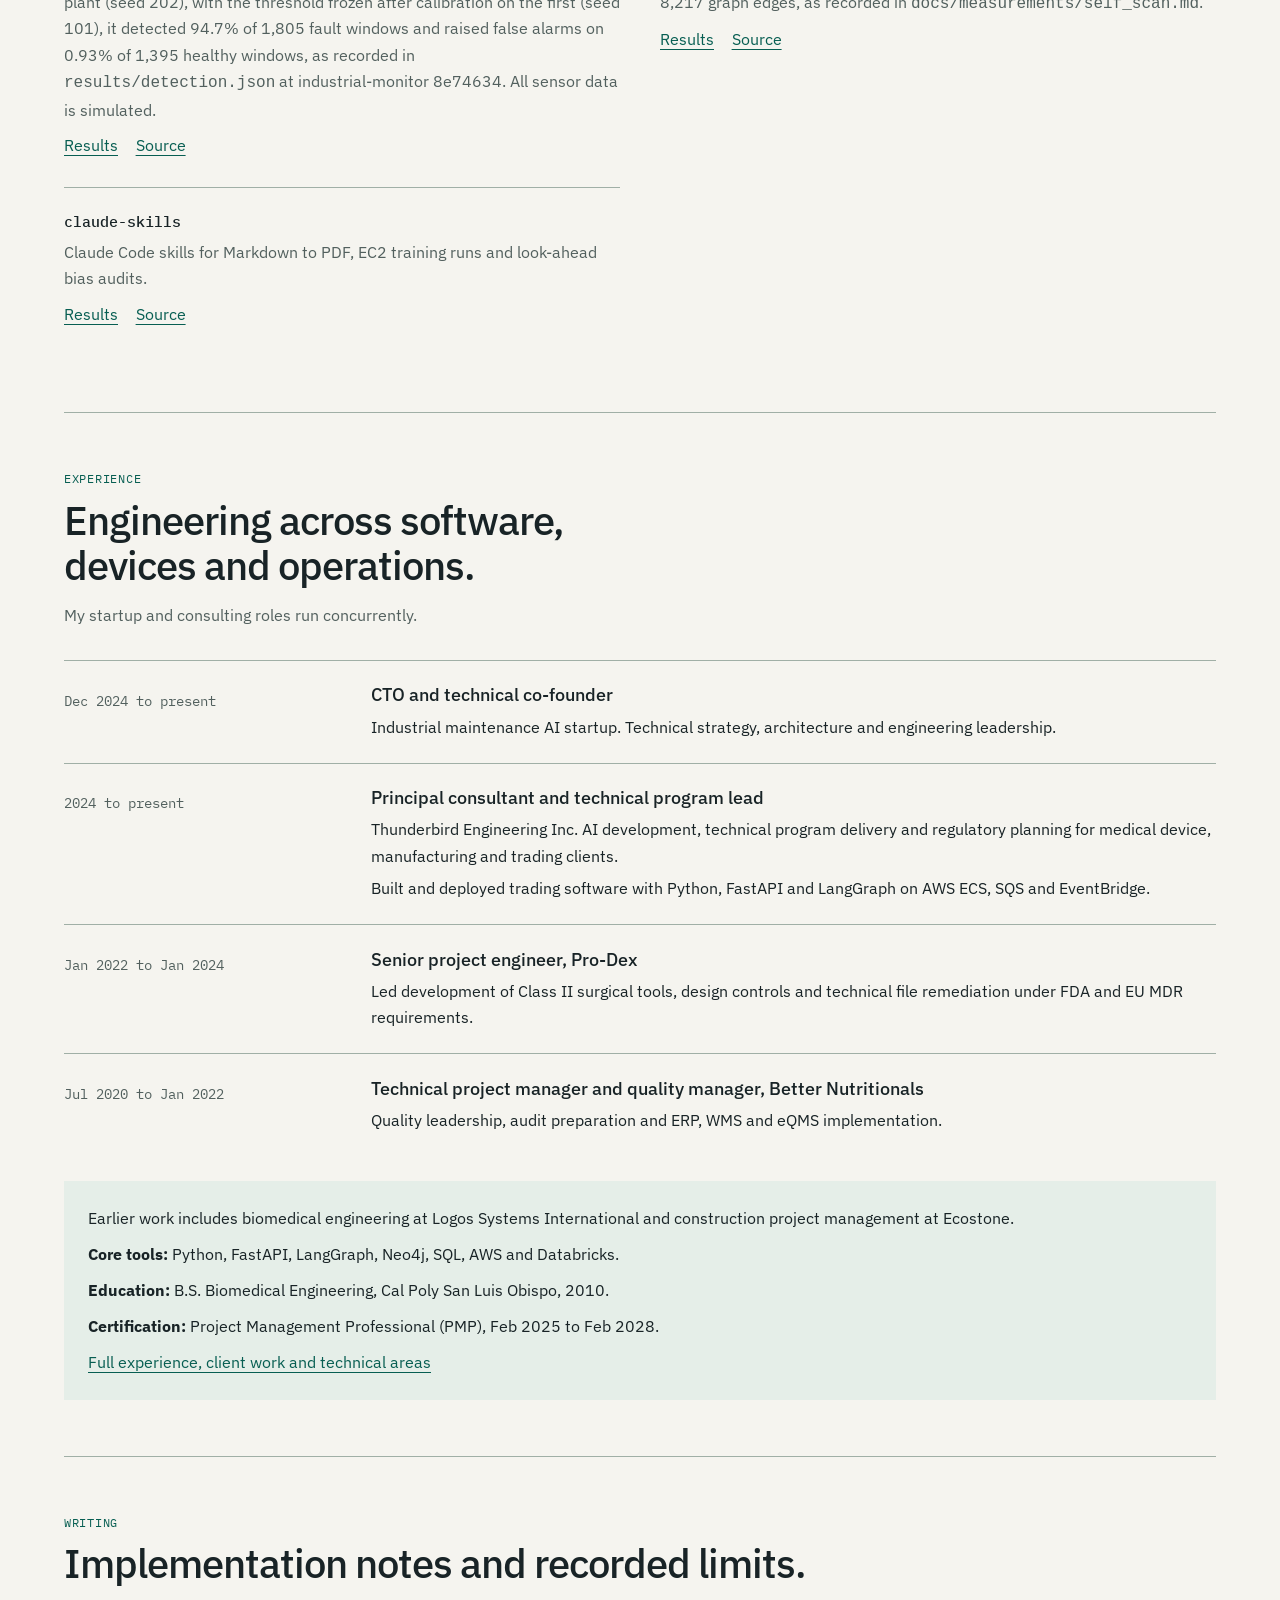
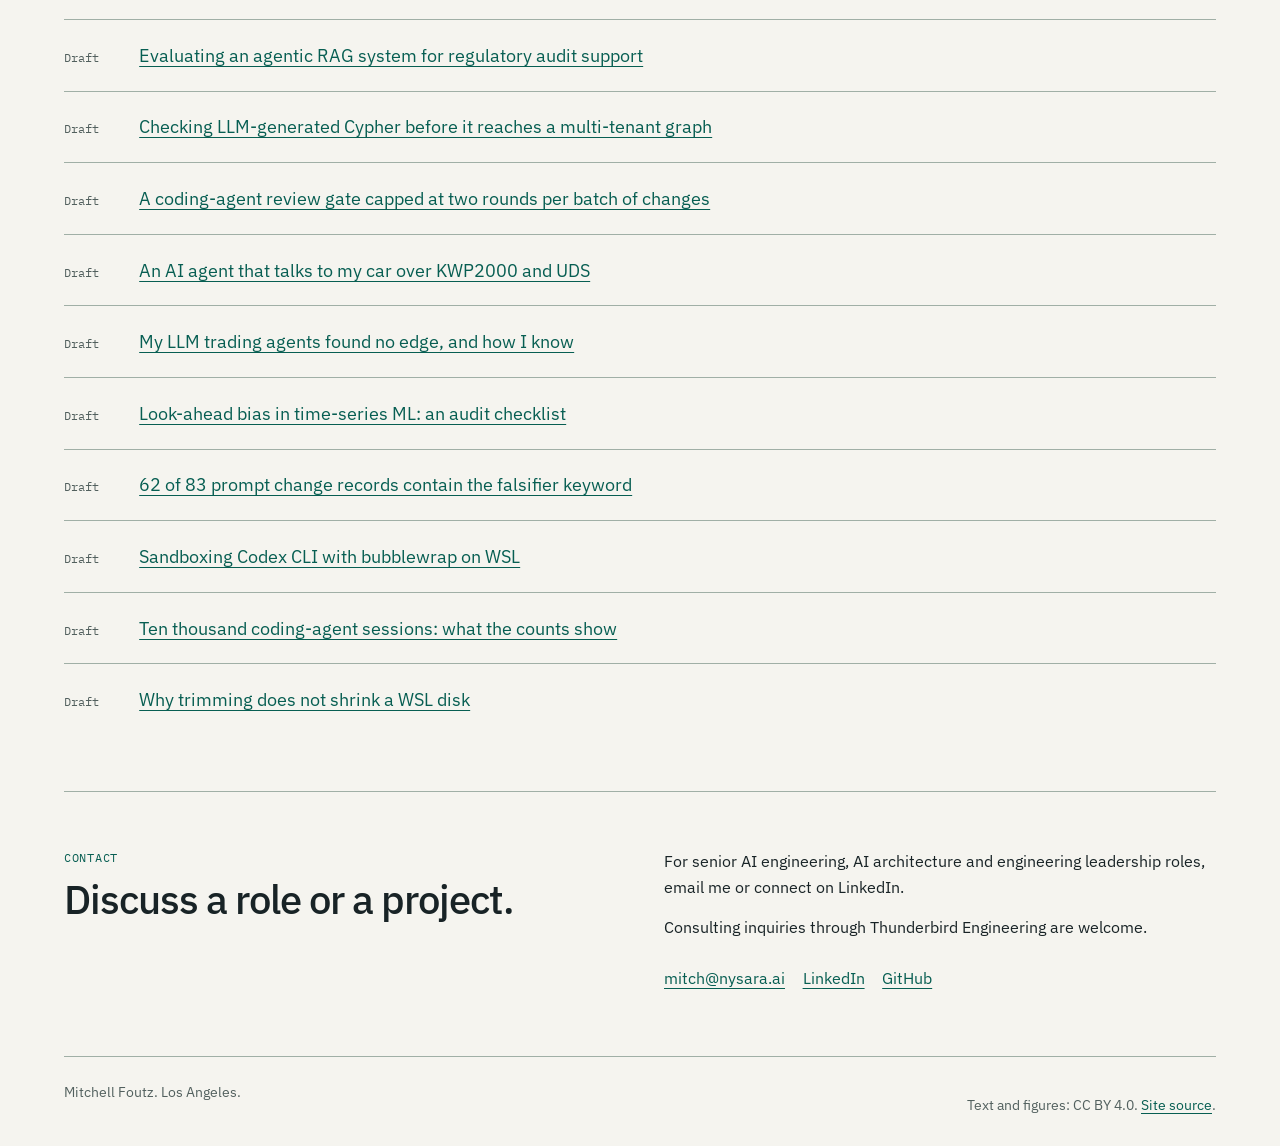
==== commit 19ec6b48: "docs: use the founder bio as the home page introduction" ====
--- a/index.html
+++ b/index.html
@@ -31,7 +31,7 @@
     <div>
       <p class="eyebrow">AI engineer and technical co-founder</p>
       <h1 id="intro-title">I build AI systems and lead the teams that deliver them.</h1>
-      <p class="intro">I'm Mitchell Foutz, an engineer in Los Angeles. I build LLM agents, retrieval pipelines and the controls around them for industrial operations and regulated quality. My work spans Python implementation, architecture, evaluation and team leadership.</p>
+      <p class="intro">I build AI tools for industries where a wrong answer has a cost. I started on the physical side. I worked on beam metrology for radiosurgery and proton therapy, brought ML-enabled surgical tools through FDA design controls and ran quality across three manufacturing plants. Then I started writing the software. I have since built multi-agent systems that retrieve knowledge, use tools, and continuously self-improve. I have trained proprietary models for pharmaceutical production planning and deployed other models for an algorithmic trading platform. In every domain I apply one rule: develop systems to catch the things that AI must never get wrong.</p>
       <p class="meta">B.S. Biomedical Engineering, Cal Poly San Luis Obispo. PMP.</p>
       <div class="actions">
         <a class="button primary" href="mailto:mitch@nysara.ai">Email Mitchell</a>
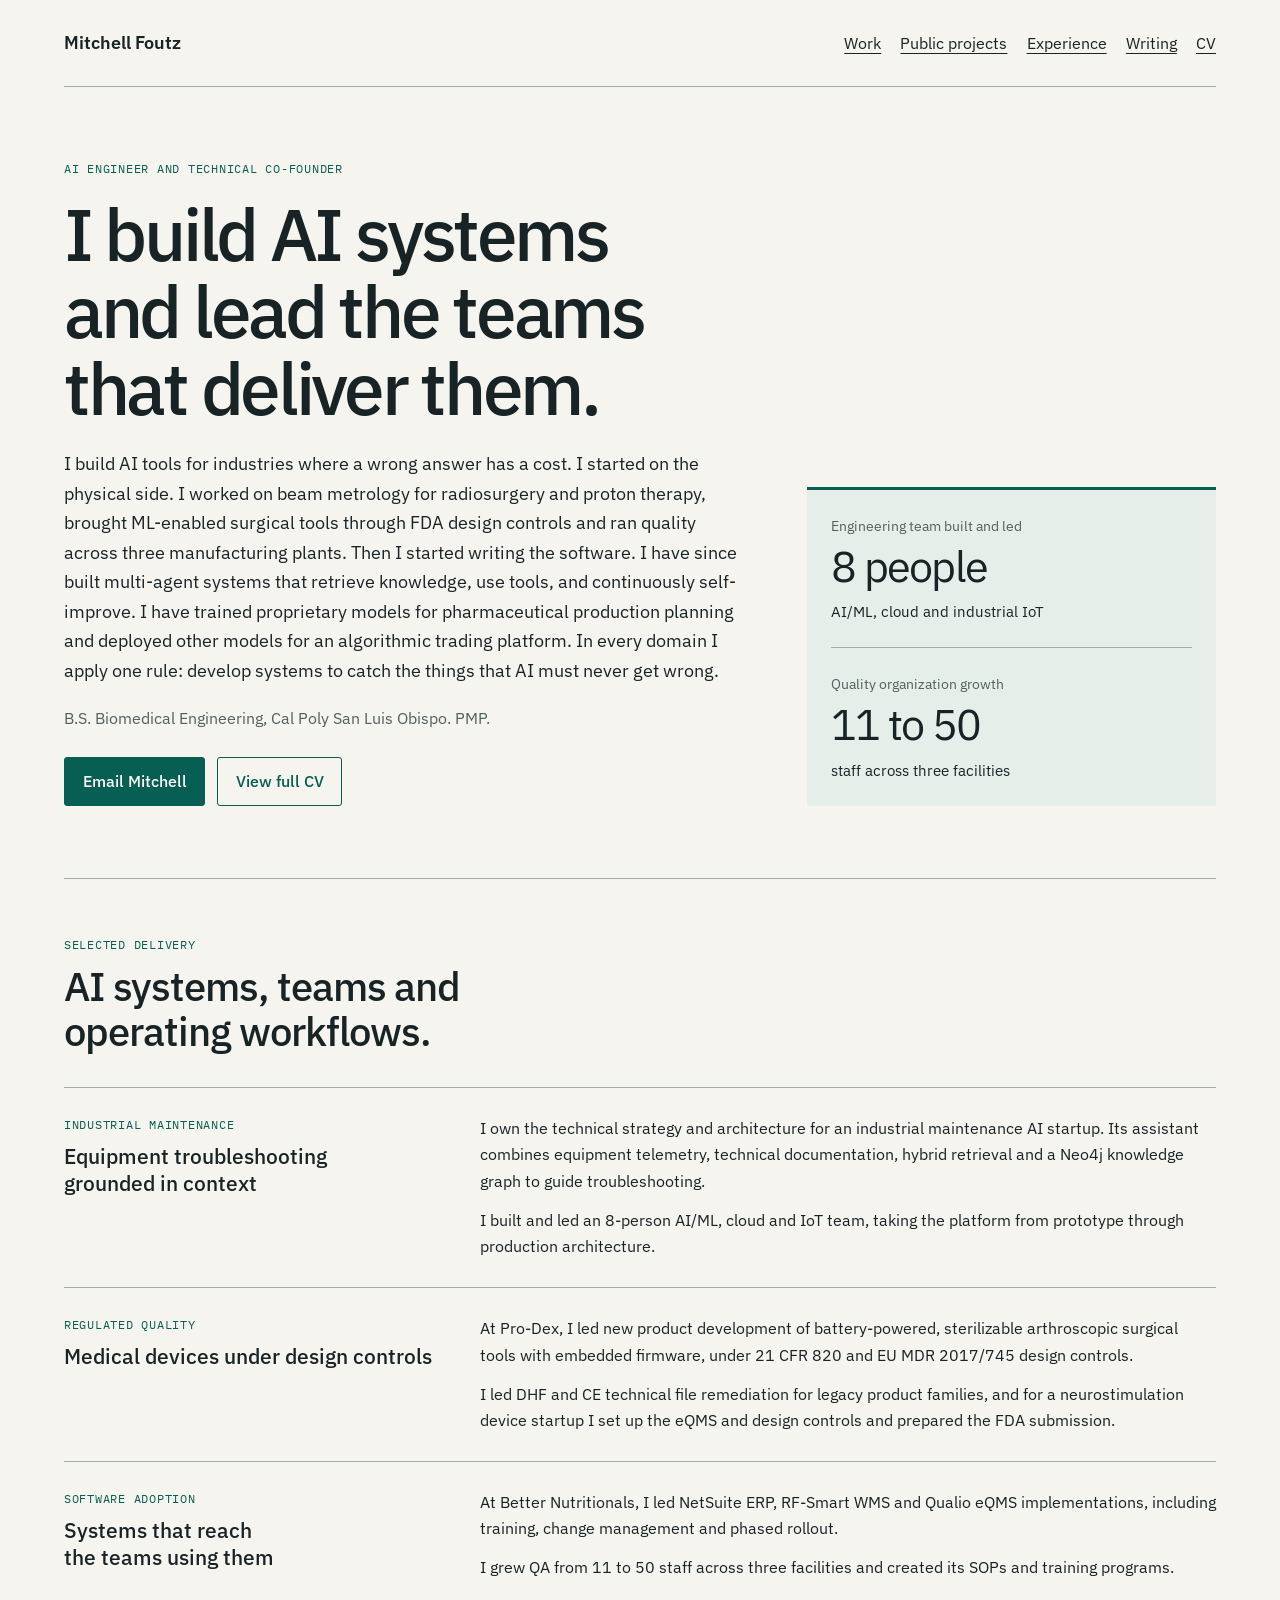
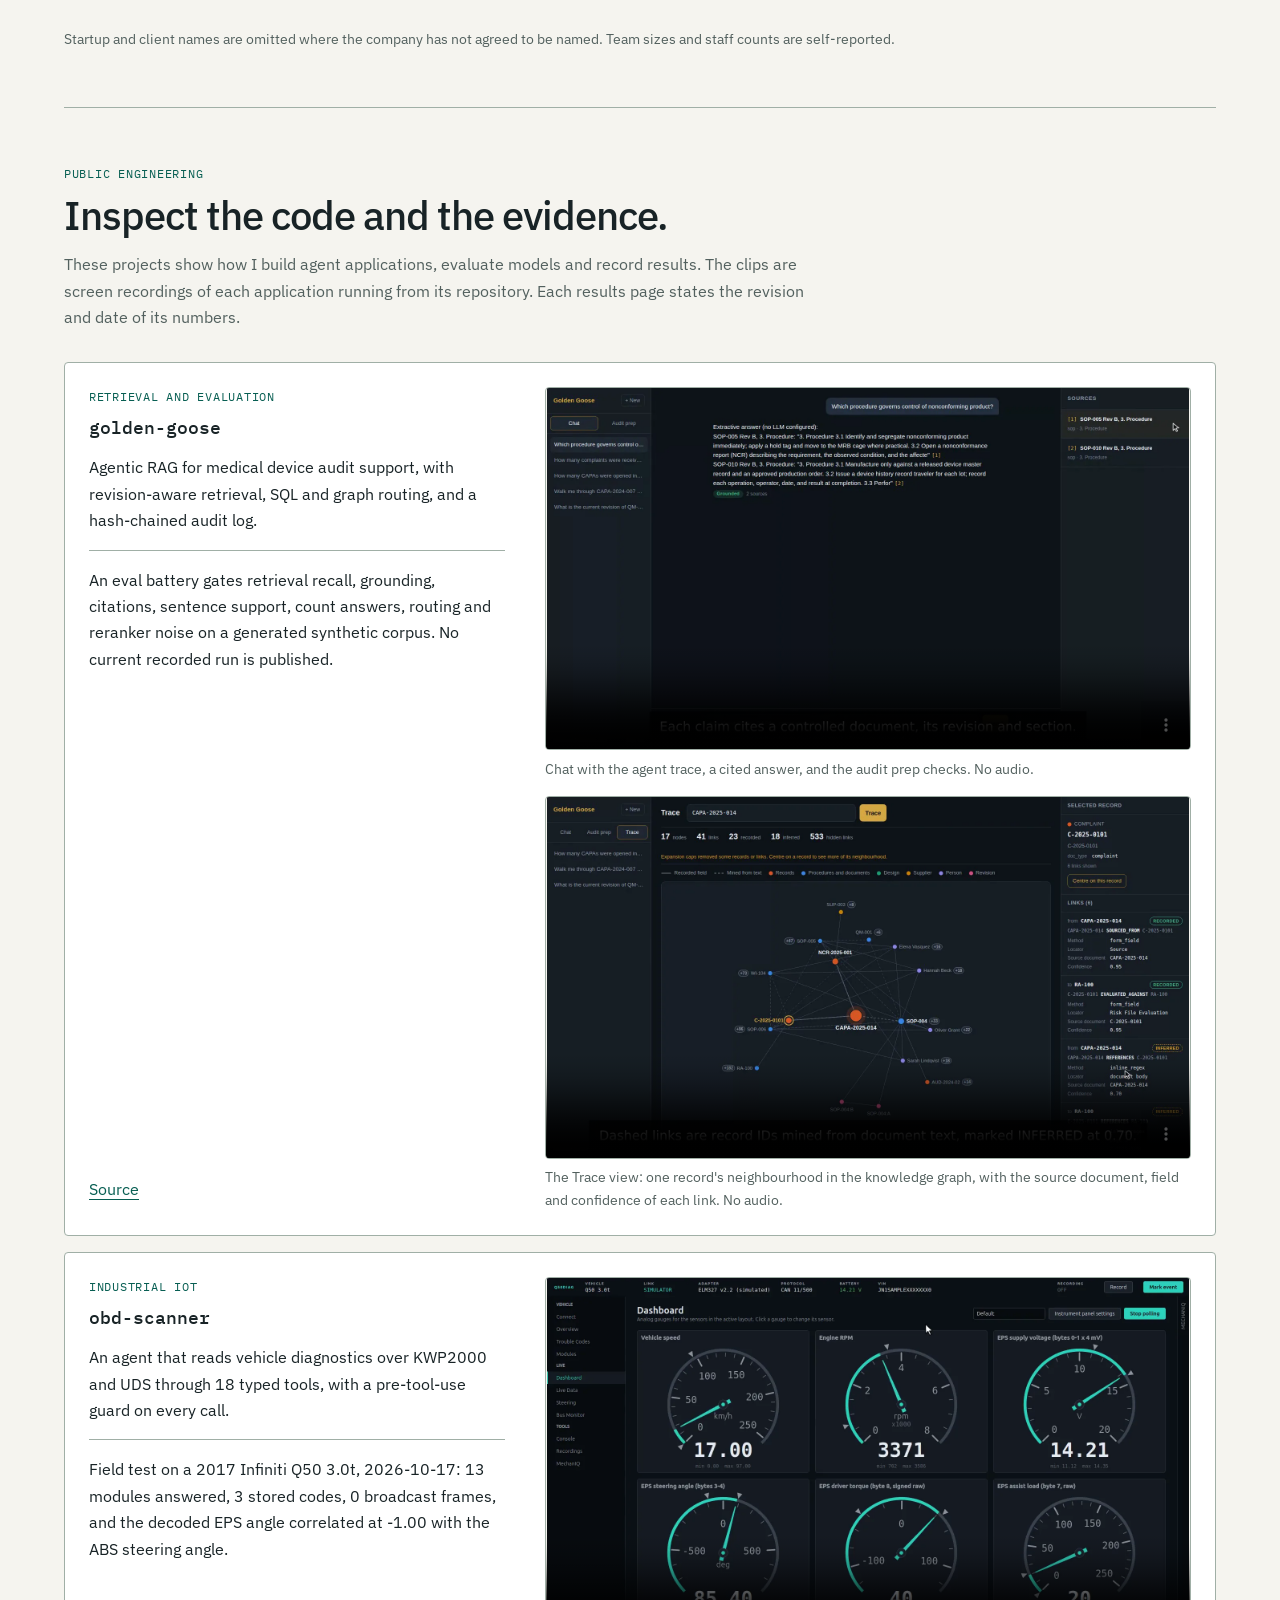
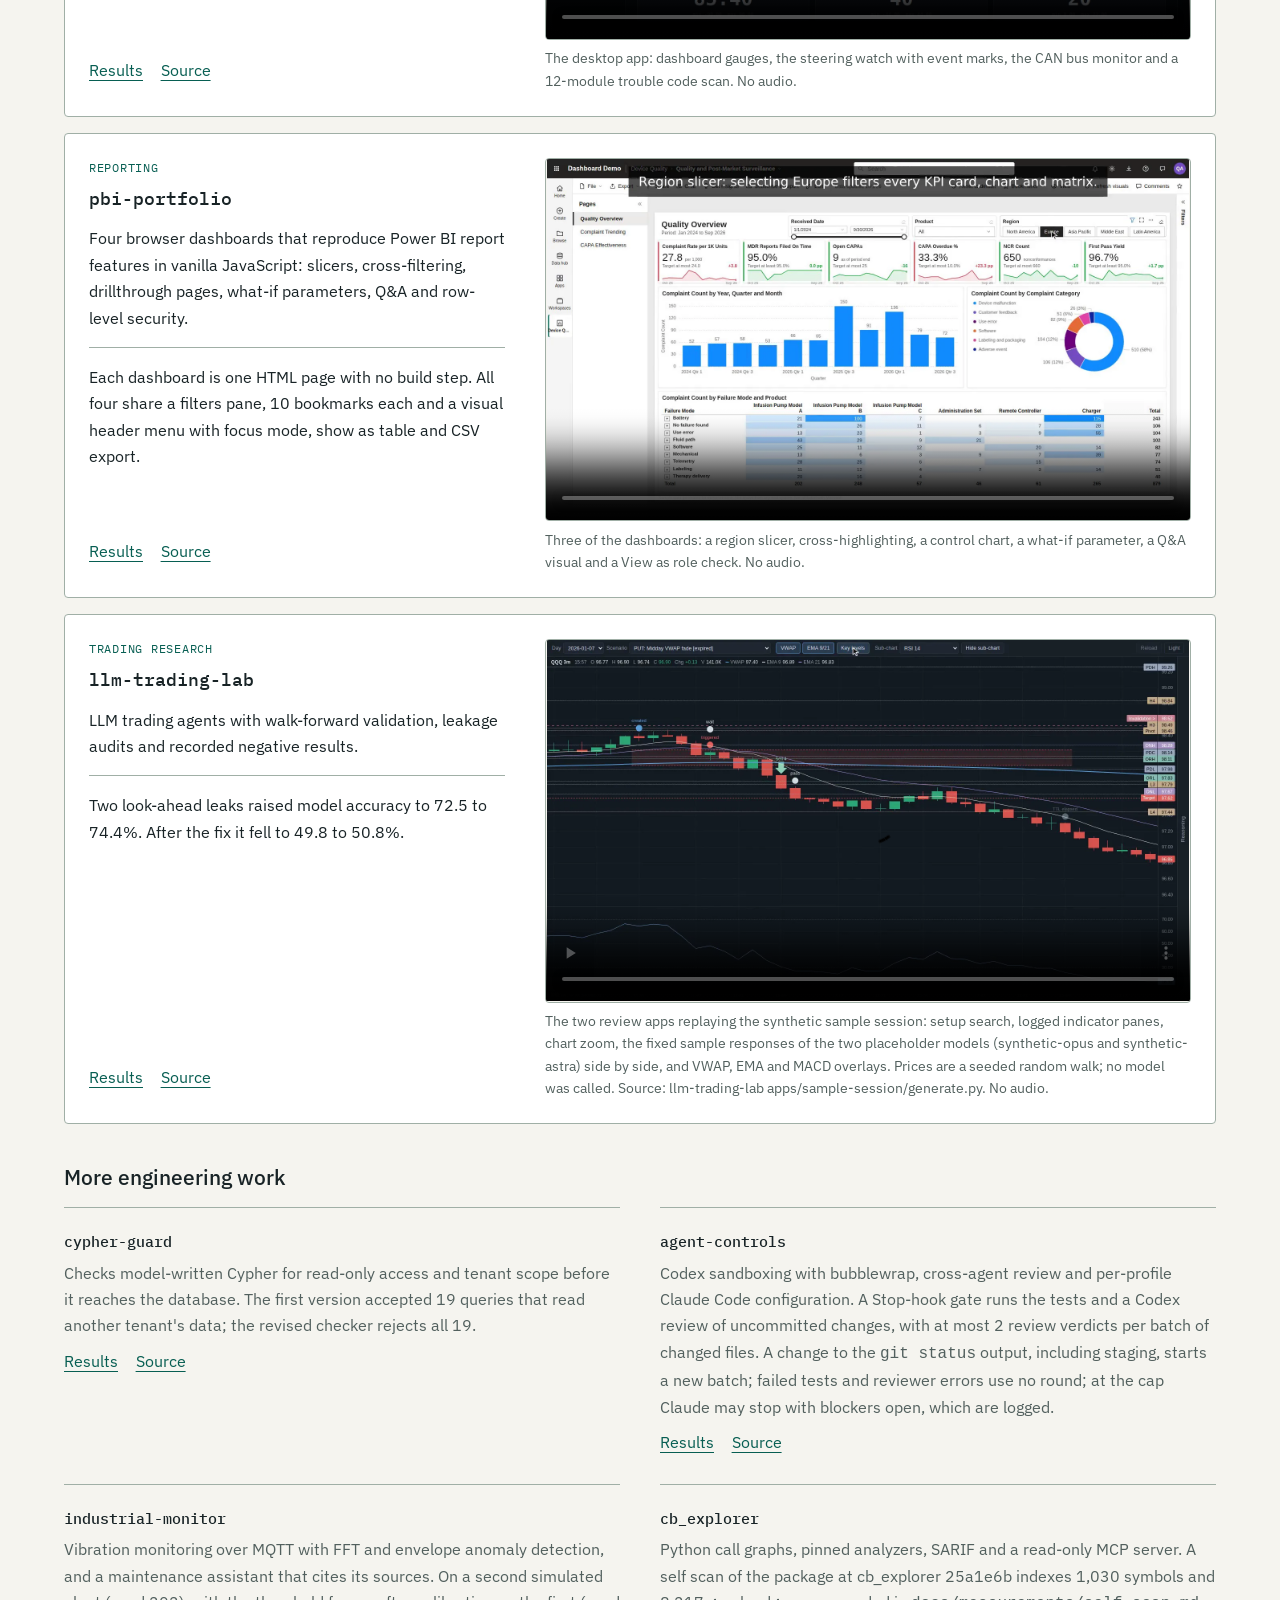
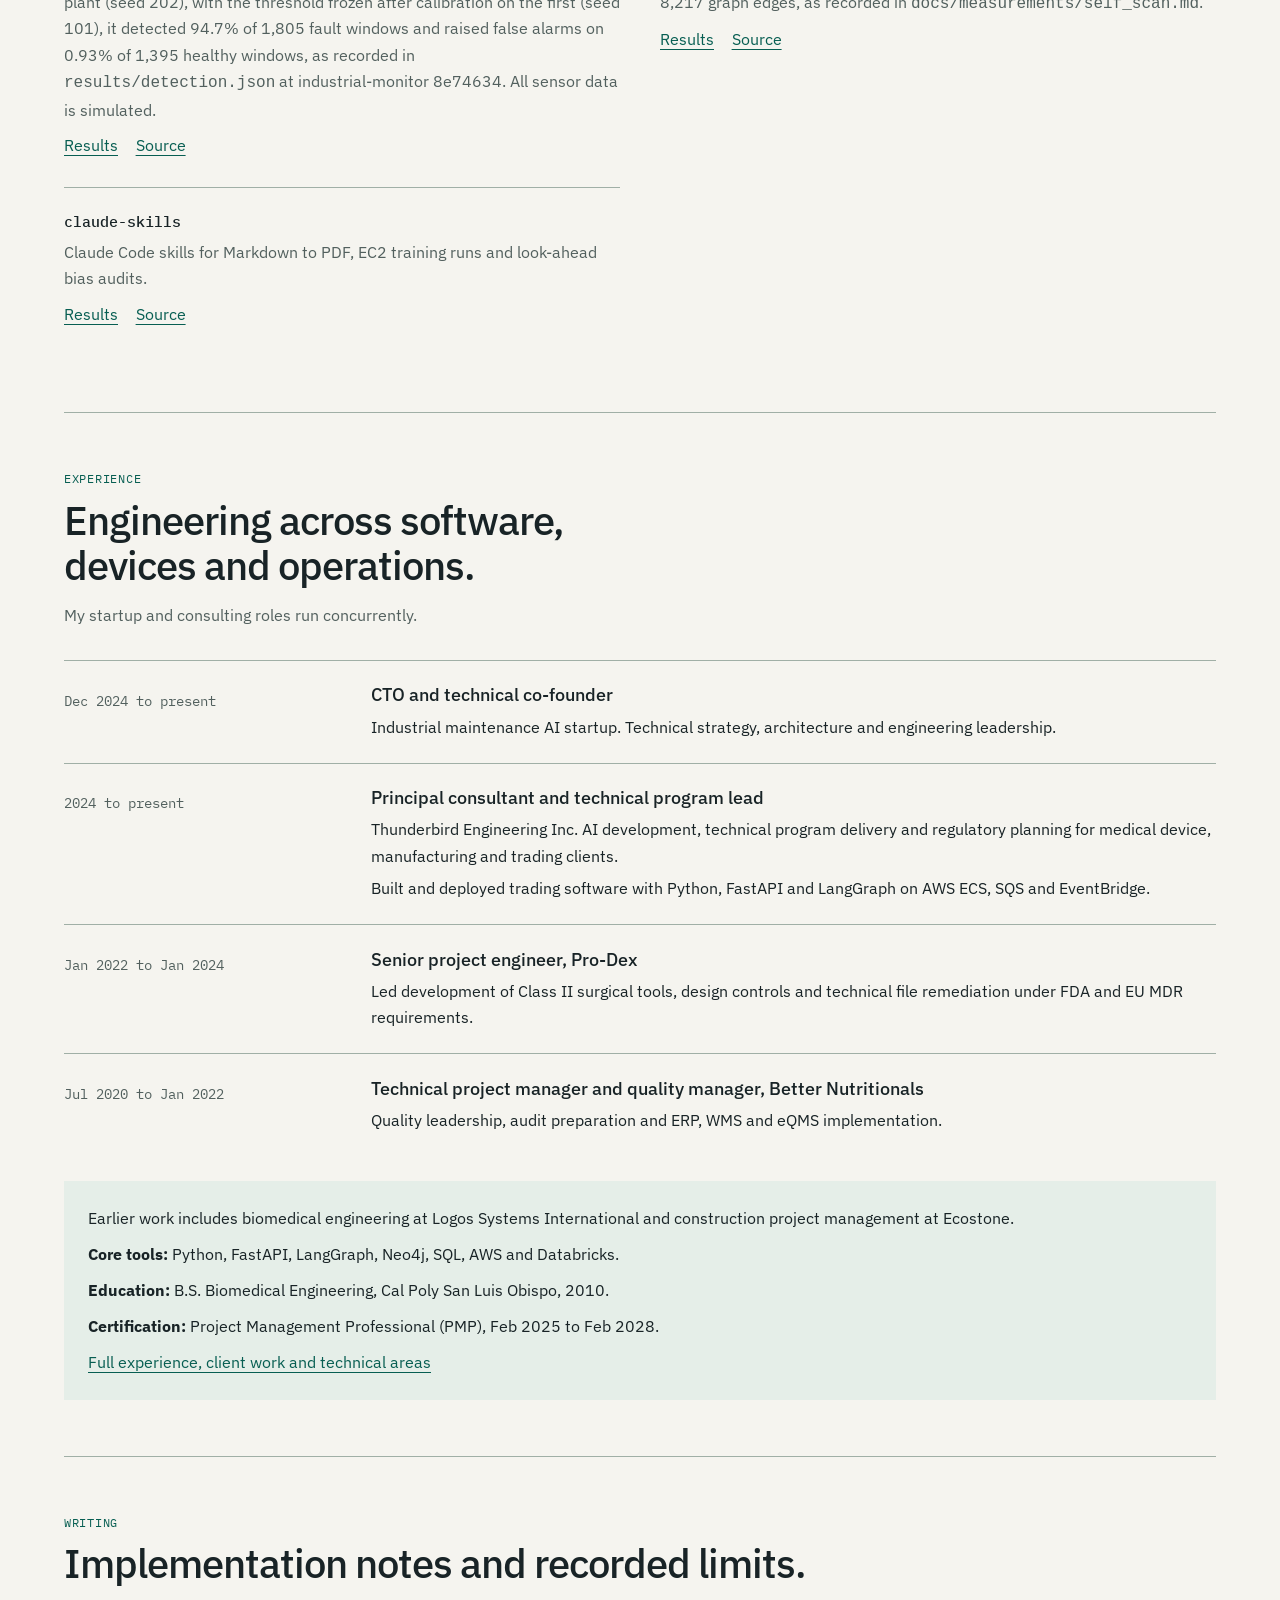
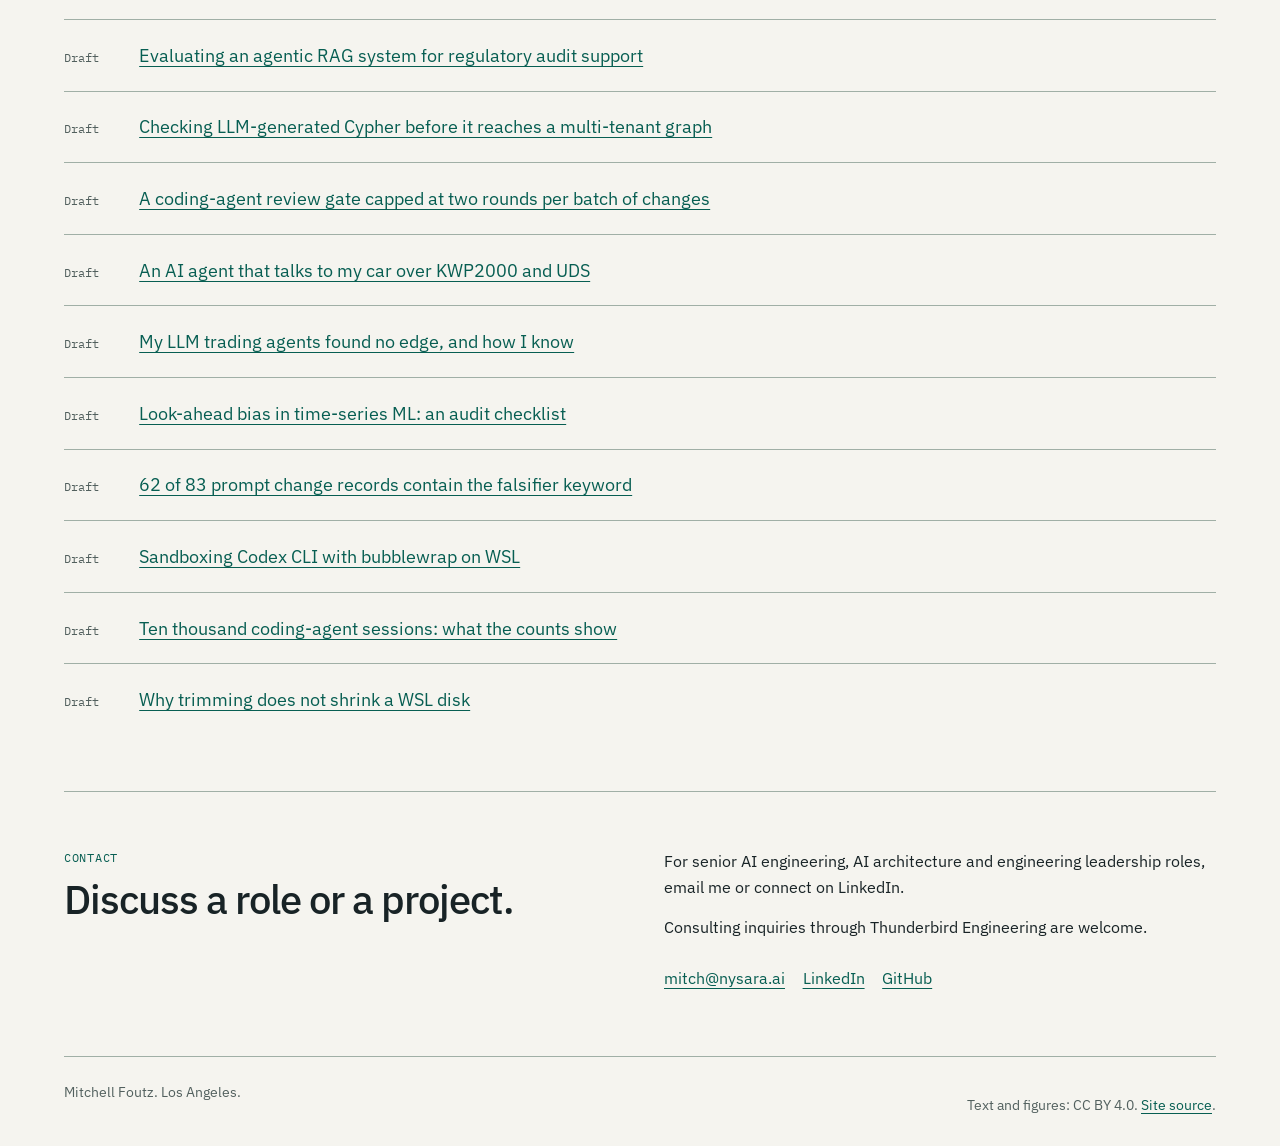
==== commit bad3ad4c: "docs: align the page description with the founder bio" ====
--- a/index.html
+++ b/index.html
@@ -4,7 +4,7 @@
 <meta charset="utf-8">
 <meta name="viewport" content="width=device-width, initial-scale=1">
 <meta name="color-scheme" content="light dark">
-<meta name="description" content="Mitchell Foutz builds AI systems and leads engineering teams. Selected work in industrial troubleshooting, regulated quality, agent evaluation and software adoption.">
+<meta name="description" content="Mitchell Foutz builds AI tools for industries where a wrong answer has a cost. Selected work in industrial troubleshooting, regulated quality, agent evaluation and trading research.">
 <title>Mitchell Foutz | AI engineering and technical leadership</title>
 <link rel="icon" href="data:,">
 <link rel="preconnect" href="https://fonts.googleapis.com">
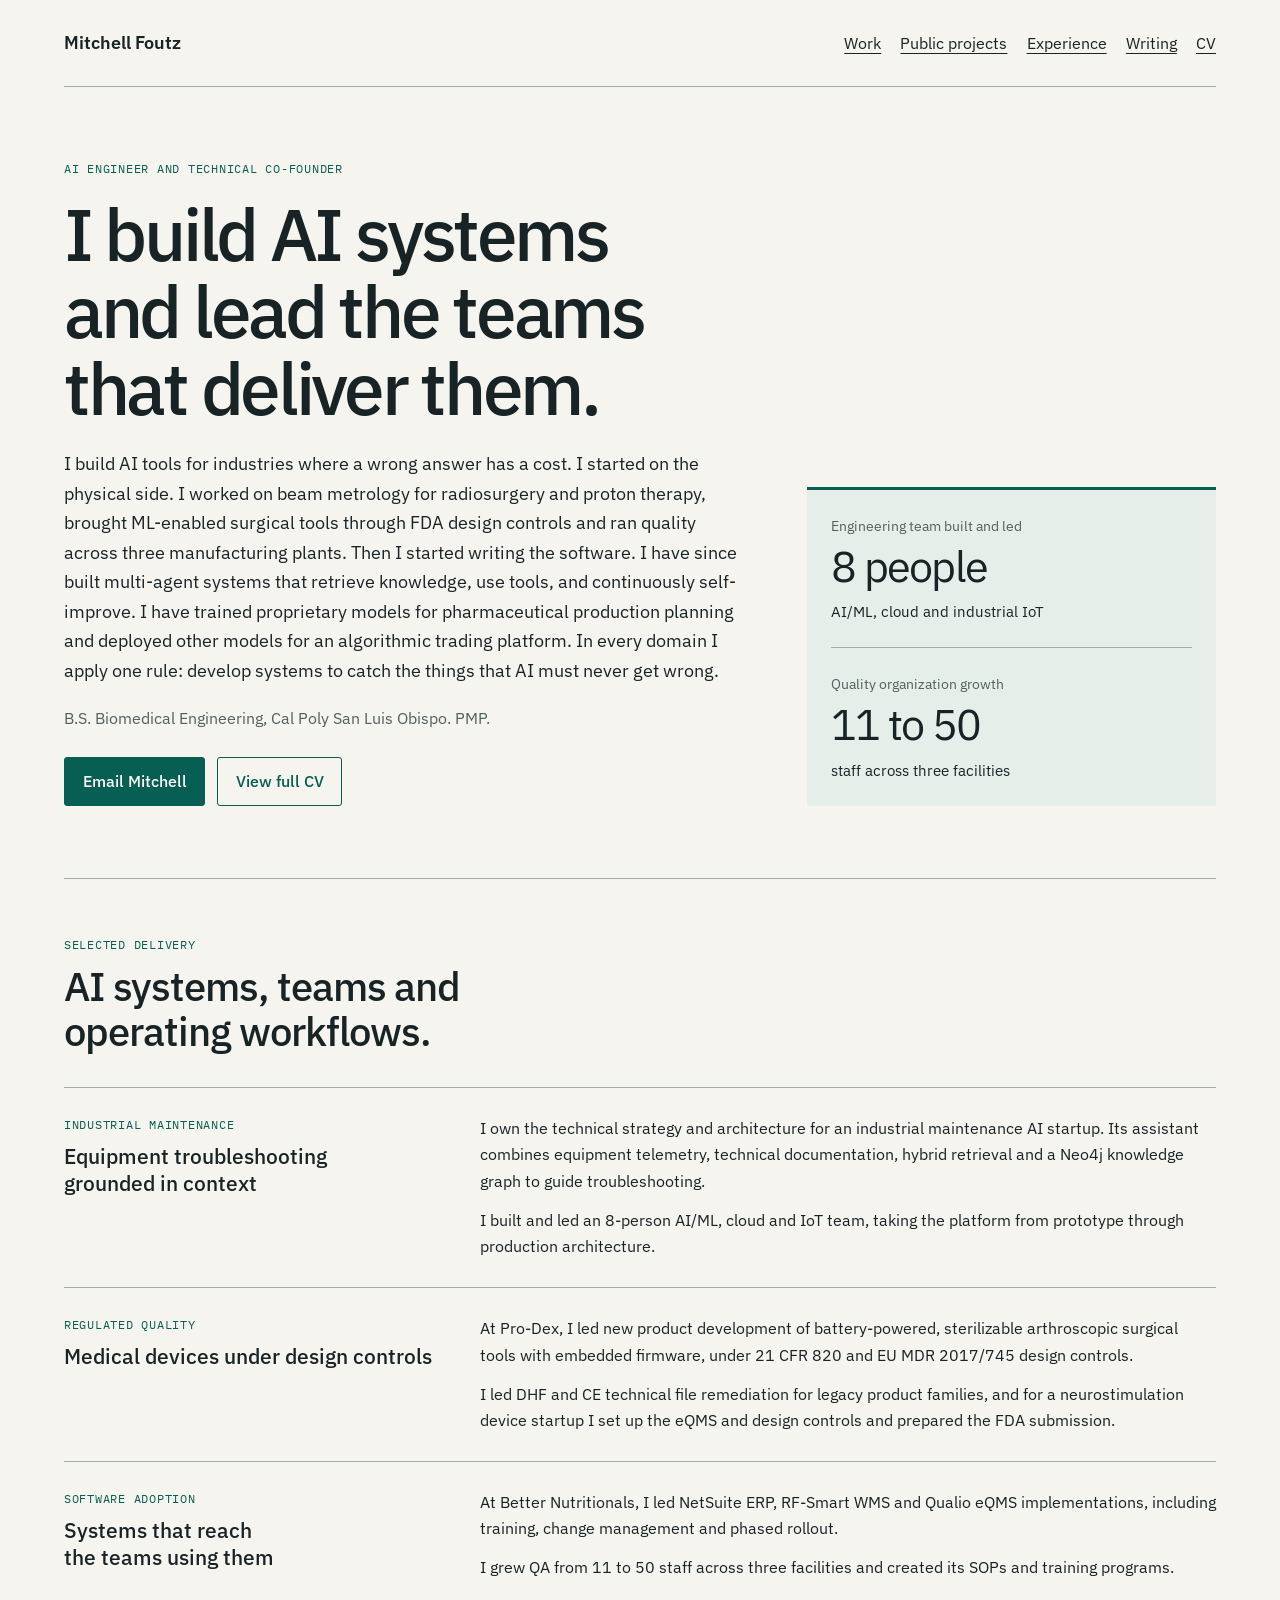
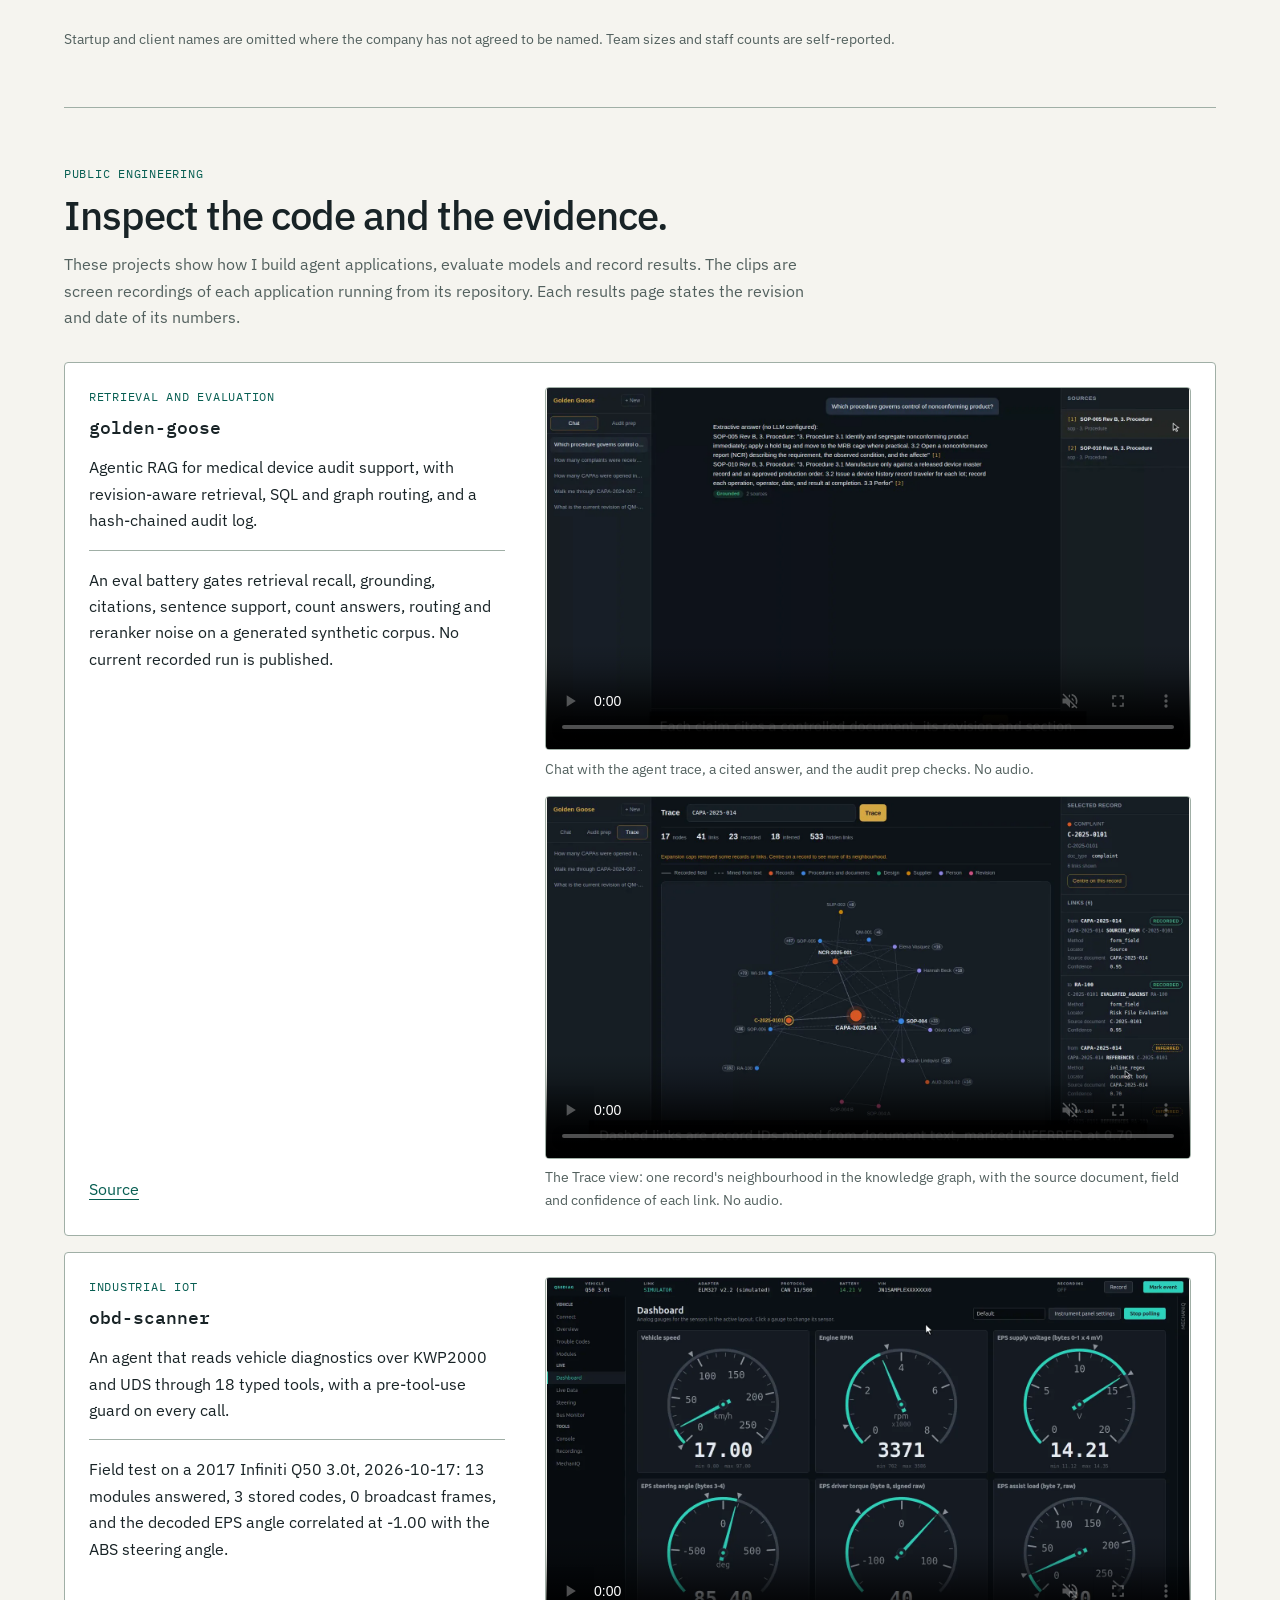
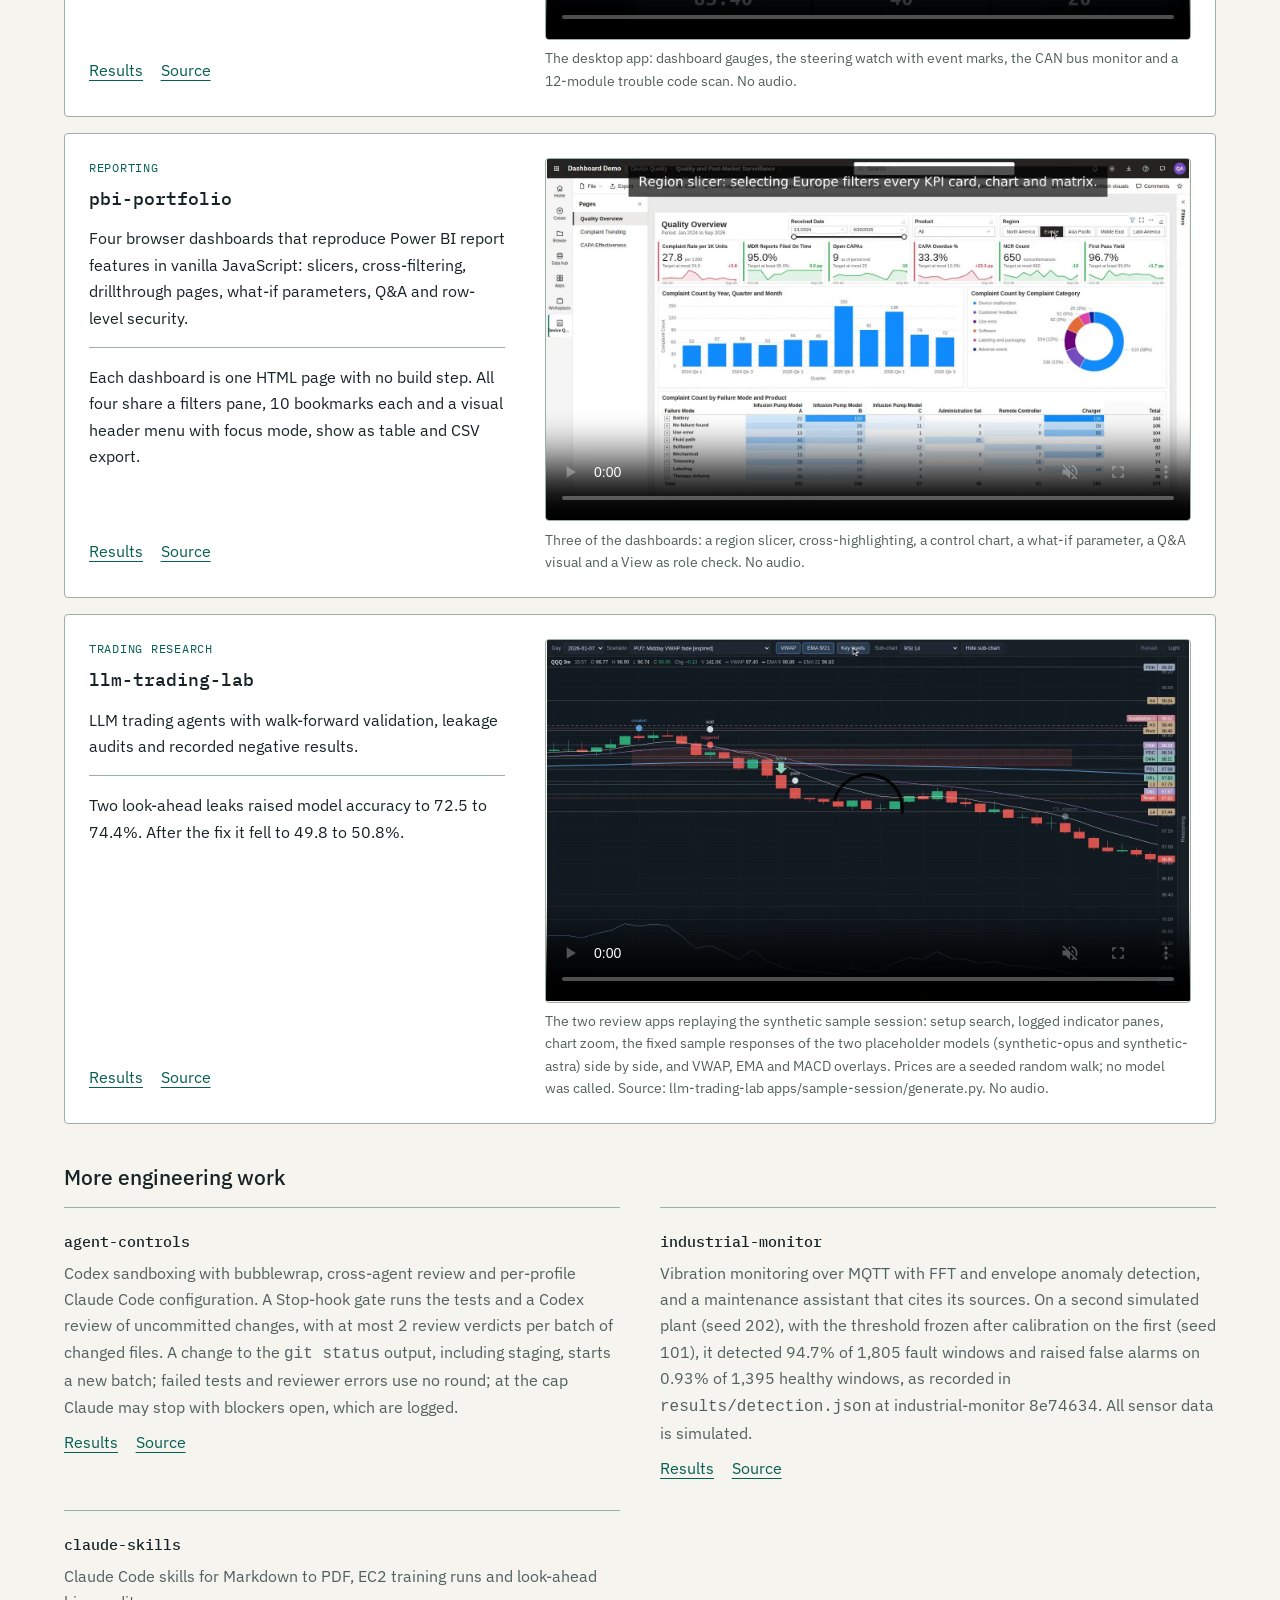
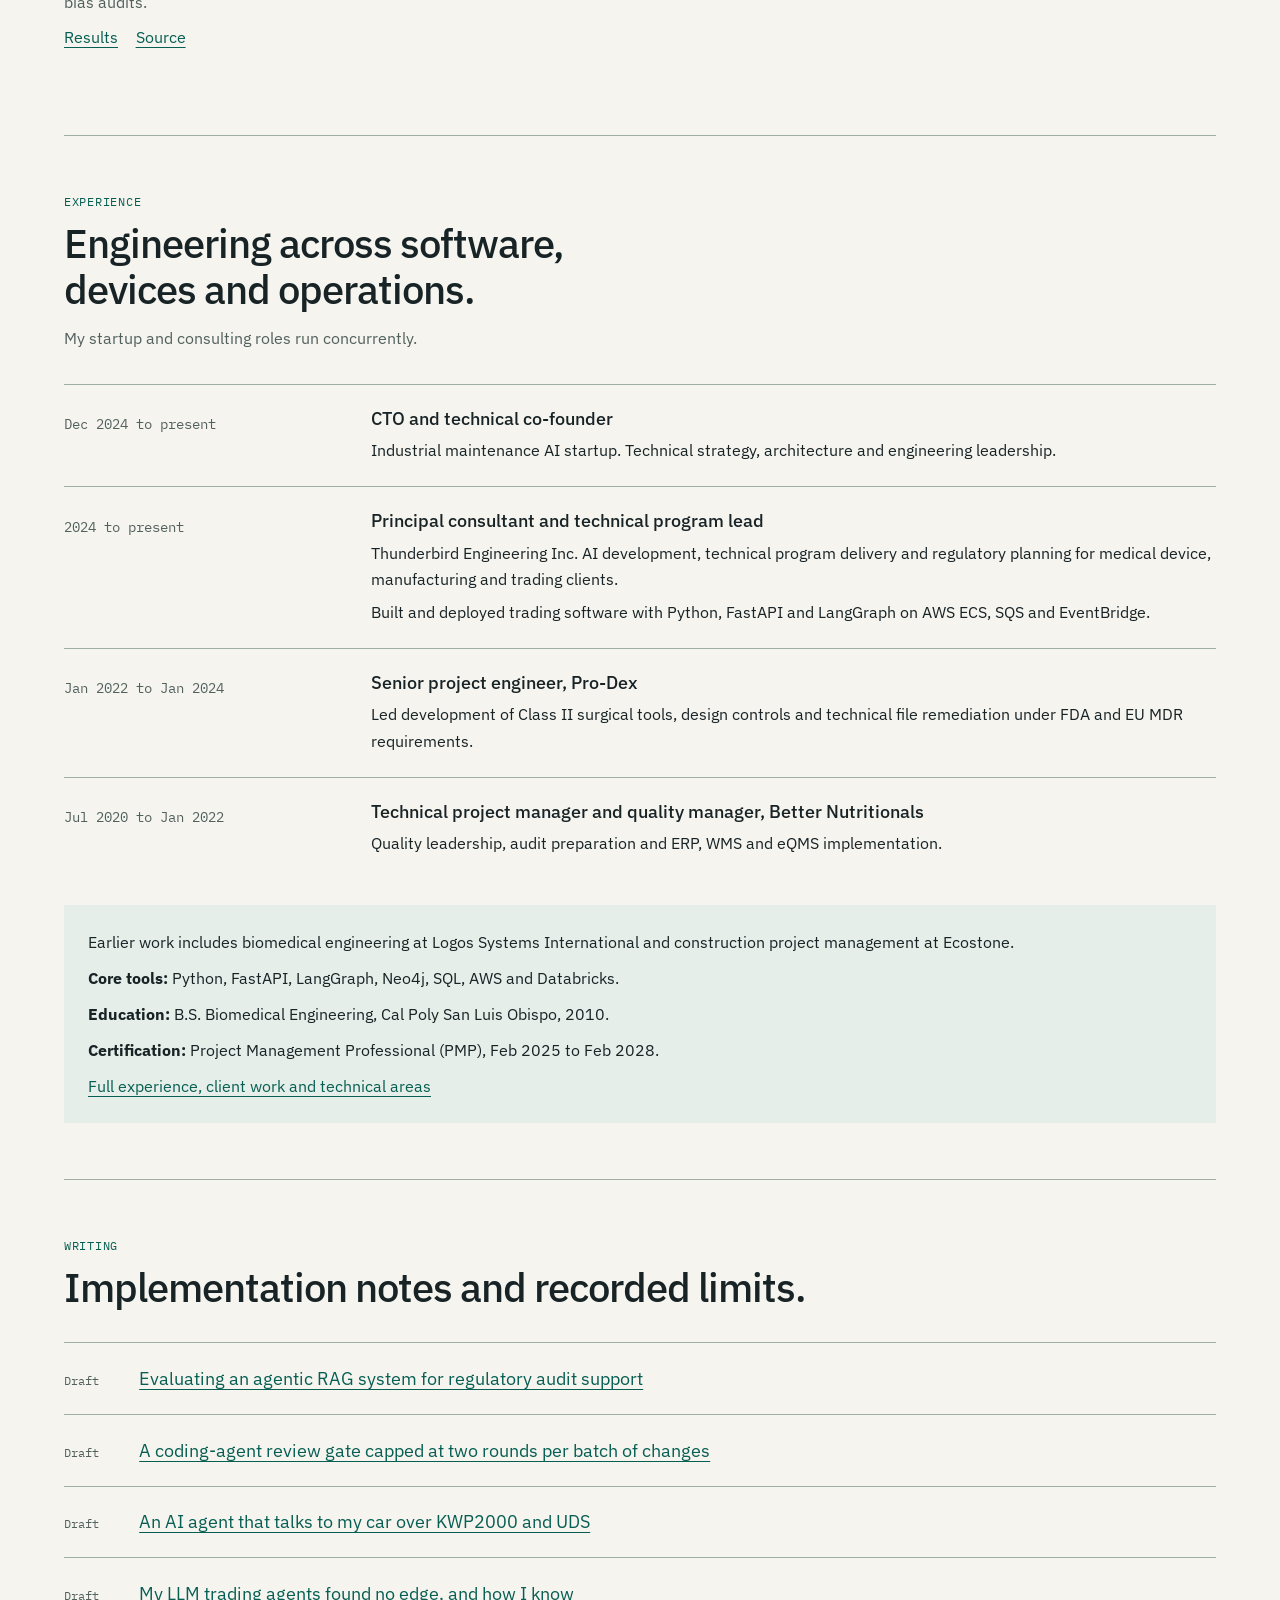
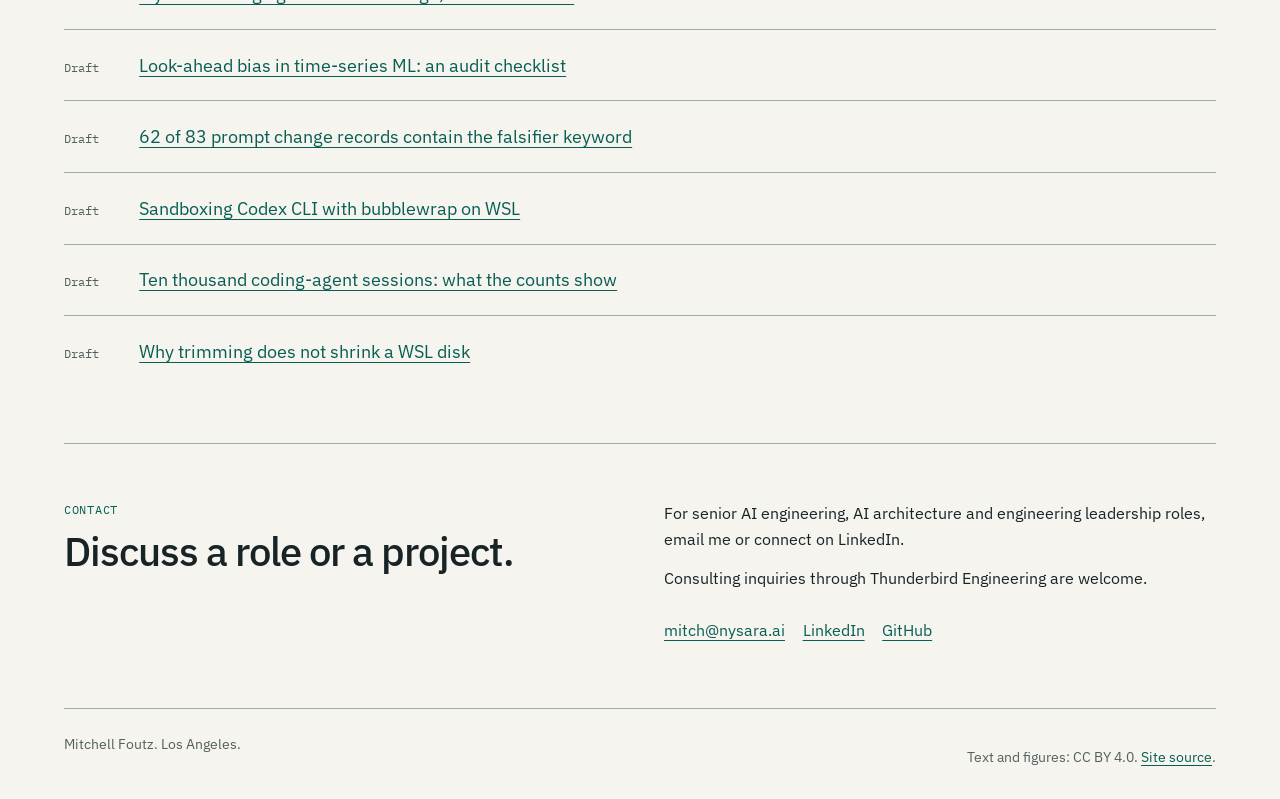
==== commit 2013c745: "docs: remove links to the private cypher-guard and cb_explorer repositories Both repositories stay p" ====
--- a/index.html
+++ b/index.html
@@ -185,11 +185,6 @@
     <h3 class="subhead">More engineering work</h3>
     <ul class="more-work">
       <li>
-        <strong>cypher-guard</strong>
-        <p>Checks model-written Cypher for read-only access and tenant scope before it reaches the database. The first version accepted 19 queries that read another tenant's data; the revised checker rejects all 19.</p>
-        <div class="links"><a href="https://nysara-global-llc.github.io/cypher-guard/" aria-label="Results for cypher-guard">Results</a><a href="https://github.com/Nysara-Global-LLC/cypher-guard" aria-label="Source for cypher-guard">Source</a></div>
-      </li>
-      <li>
         <strong>agent-controls</strong>
         <p>Codex sandboxing with bubblewrap, cross-agent review and per-profile Claude Code configuration. A Stop-hook gate runs the tests and a Codex review of uncommitted changes, with at most 2 review verdicts per batch of changed files. A change to the <code>git status</code> output, including staging, starts a new batch; failed tests and reviewer errors use no round; at the cap Claude may stop with blockers open, which are logged.</p>
         <div class="links"><a href="https://darblinko.github.io/agent-controls/" aria-label="Results for agent-controls">Results</a><a href="https://github.com/darblinko/agent-controls" aria-label="Source for agent-controls">Source</a></div>
@@ -198,11 +193,6 @@
         <strong>industrial-monitor</strong>
         <p>Vibration monitoring over MQTT with FFT and envelope anomaly detection, and a maintenance assistant that cites its sources. On a second simulated plant (seed 202), with the threshold frozen after calibration on the first (seed 101), it detected 94.7% of 1,805 fault windows and raised false alarms on 0.93% of 1,395 healthy windows, as recorded in <code>results/detection.json</code> at industrial-monitor 8e74634. All sensor data is simulated.</p>
         <div class="links"><a href="https://darblinko.github.io/industrial-monitor/" aria-label="Results for industrial-monitor">Results</a><a href="https://github.com/darblinko/industrial-monitor" aria-label="Source for industrial-monitor">Source</a></div>
-      </li>
-      <li>
-        <strong>cb_explorer</strong>
-        <p>Python call graphs, pinned analyzers, SARIF and a read-only MCP server. A self scan of the package at cb_explorer 25a1e6b indexes 1,030 symbols and 8,217 graph edges, as recorded in <code>docs/measurements/self_scan.md</code>.</p>
-        <div class="links"><a href="https://nysara-global-llc.github.io/cb_explorer/" aria-label="Results for cb_explorer">Results</a><a href="https://github.com/Nysara-Global-LLC/cb_explorer" aria-label="Source for cb_explorer">Source</a></div>
       </li>
       <li>
         <strong>claude-skills</strong>
@@ -252,7 +242,6 @@
     </div>
     <ul class="writing-list">
       <li><span class="draft">Draft</span><a href="/writing/golden-goose-evals/">Evaluating an agentic RAG system for regulatory audit support</a></li>
-      <li><span class="draft">Draft</span><a href="/writing/cypher-guard/">Checking LLM-generated Cypher before it reaches a multi-tenant graph</a></li>
       <li><span class="draft">Draft</span><a href="/writing/codex-review-gate/">A coding-agent review gate capped at two rounds per batch of changes</a></li>
       <li><span class="draft">Draft</span><a href="/writing/car-diagnostic-agent/">An AI agent that talks to my car over KWP2000 and UDS</a></li>
       <li><span class="draft">Draft</span><a href="/writing/trading-agents-no-edge/">My LLM trading agents found no edge, and how I know</a></li>
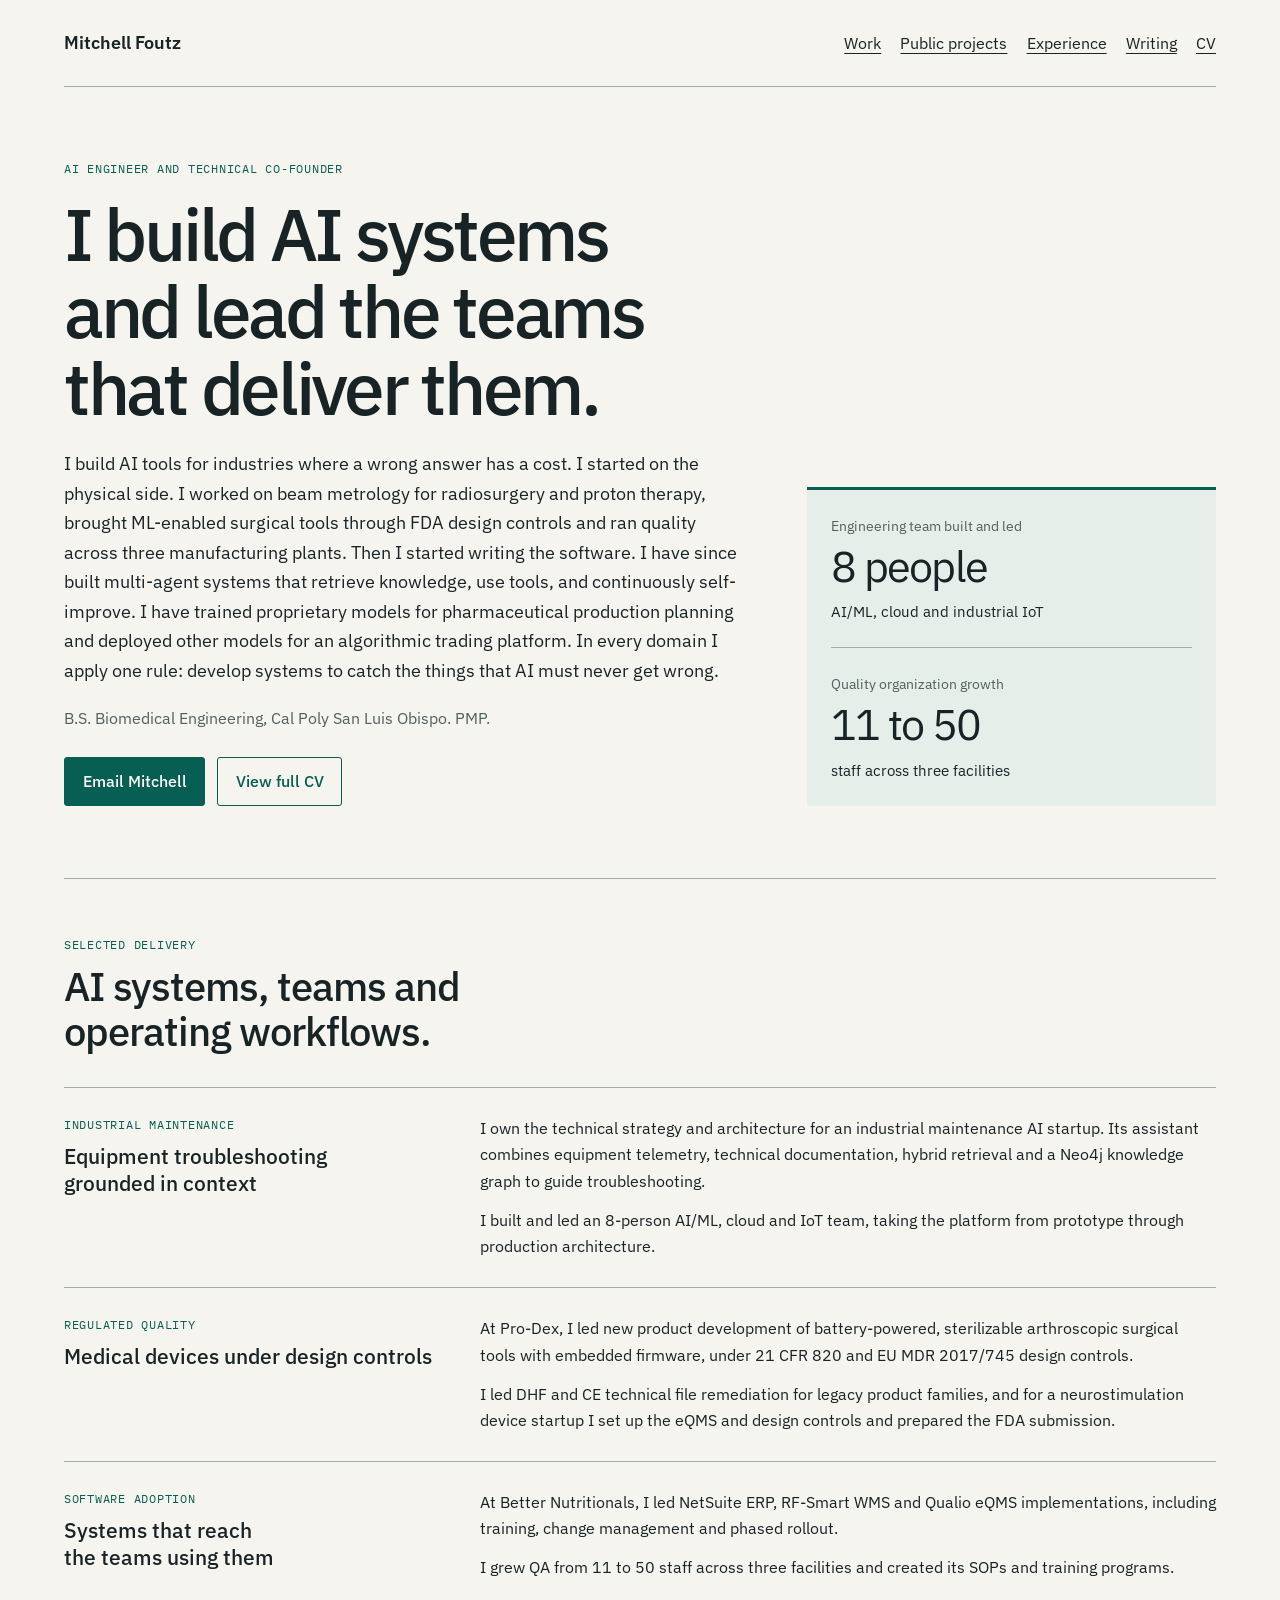
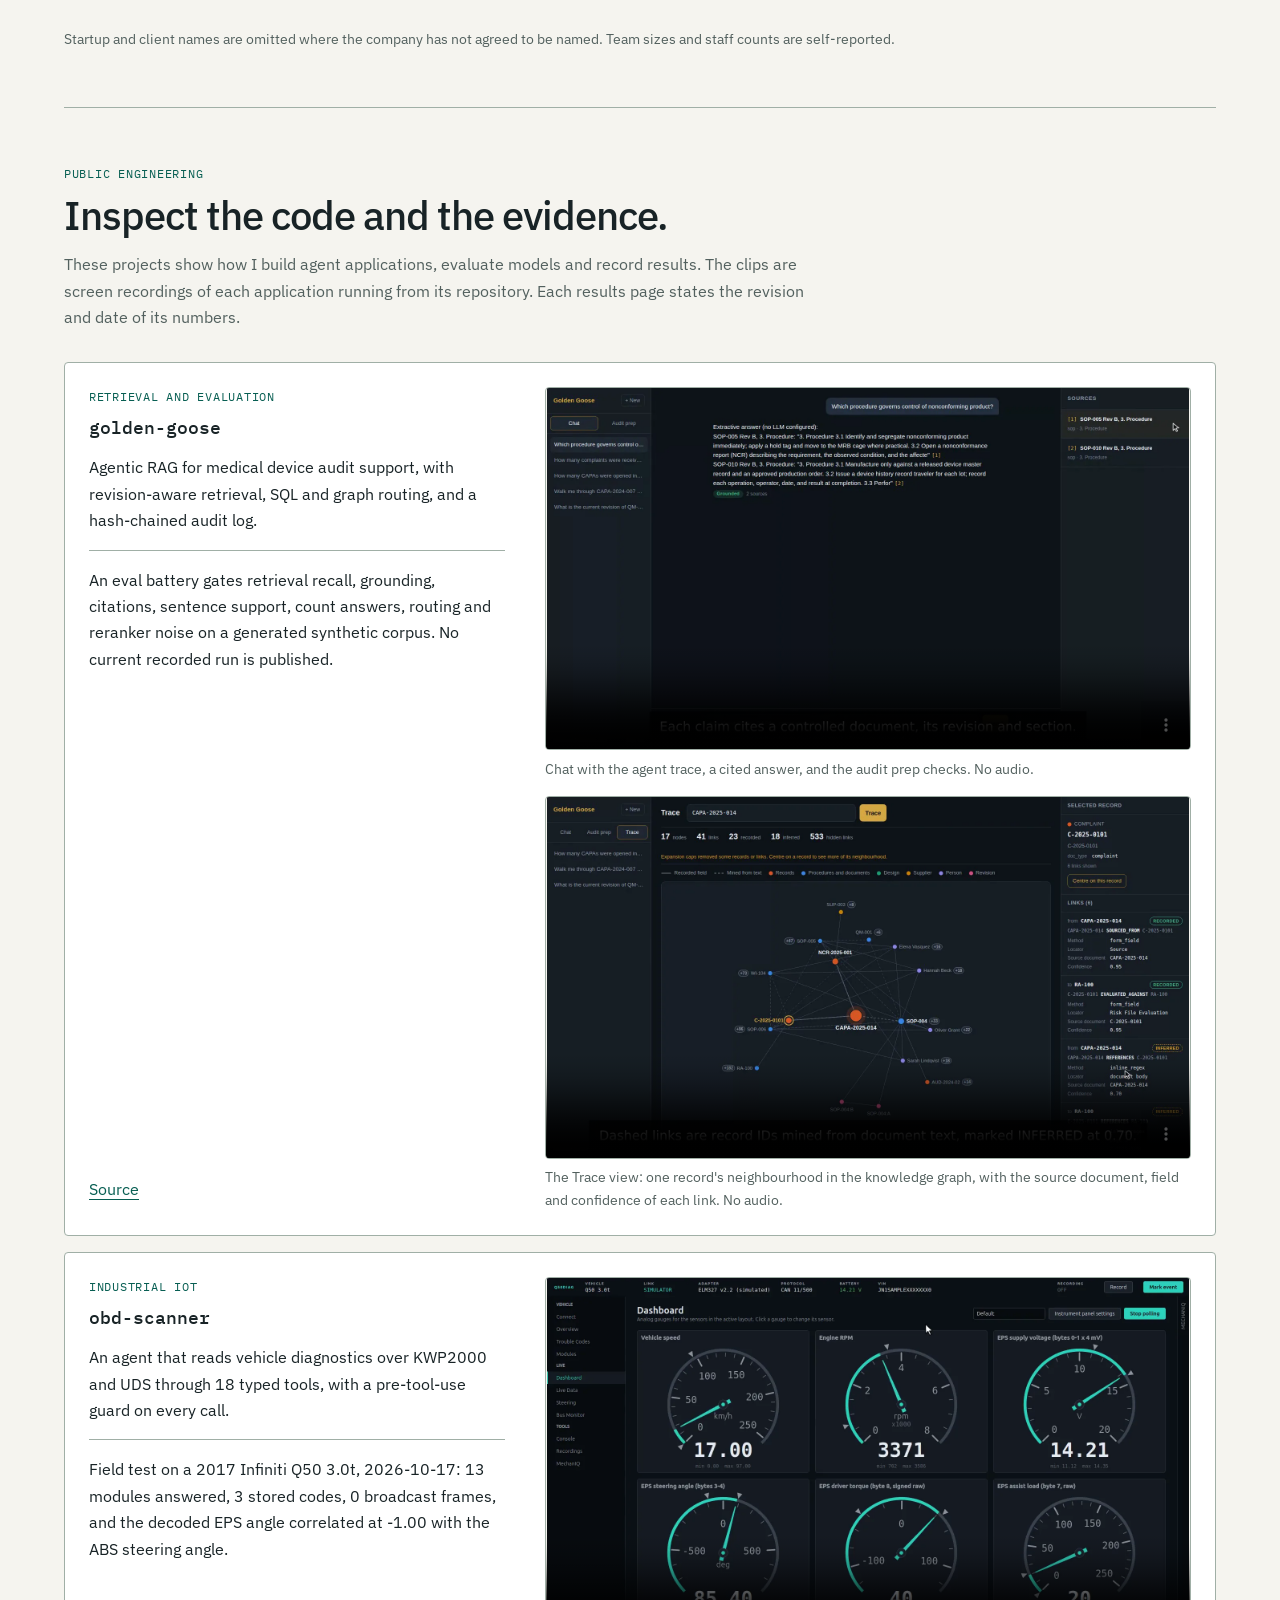
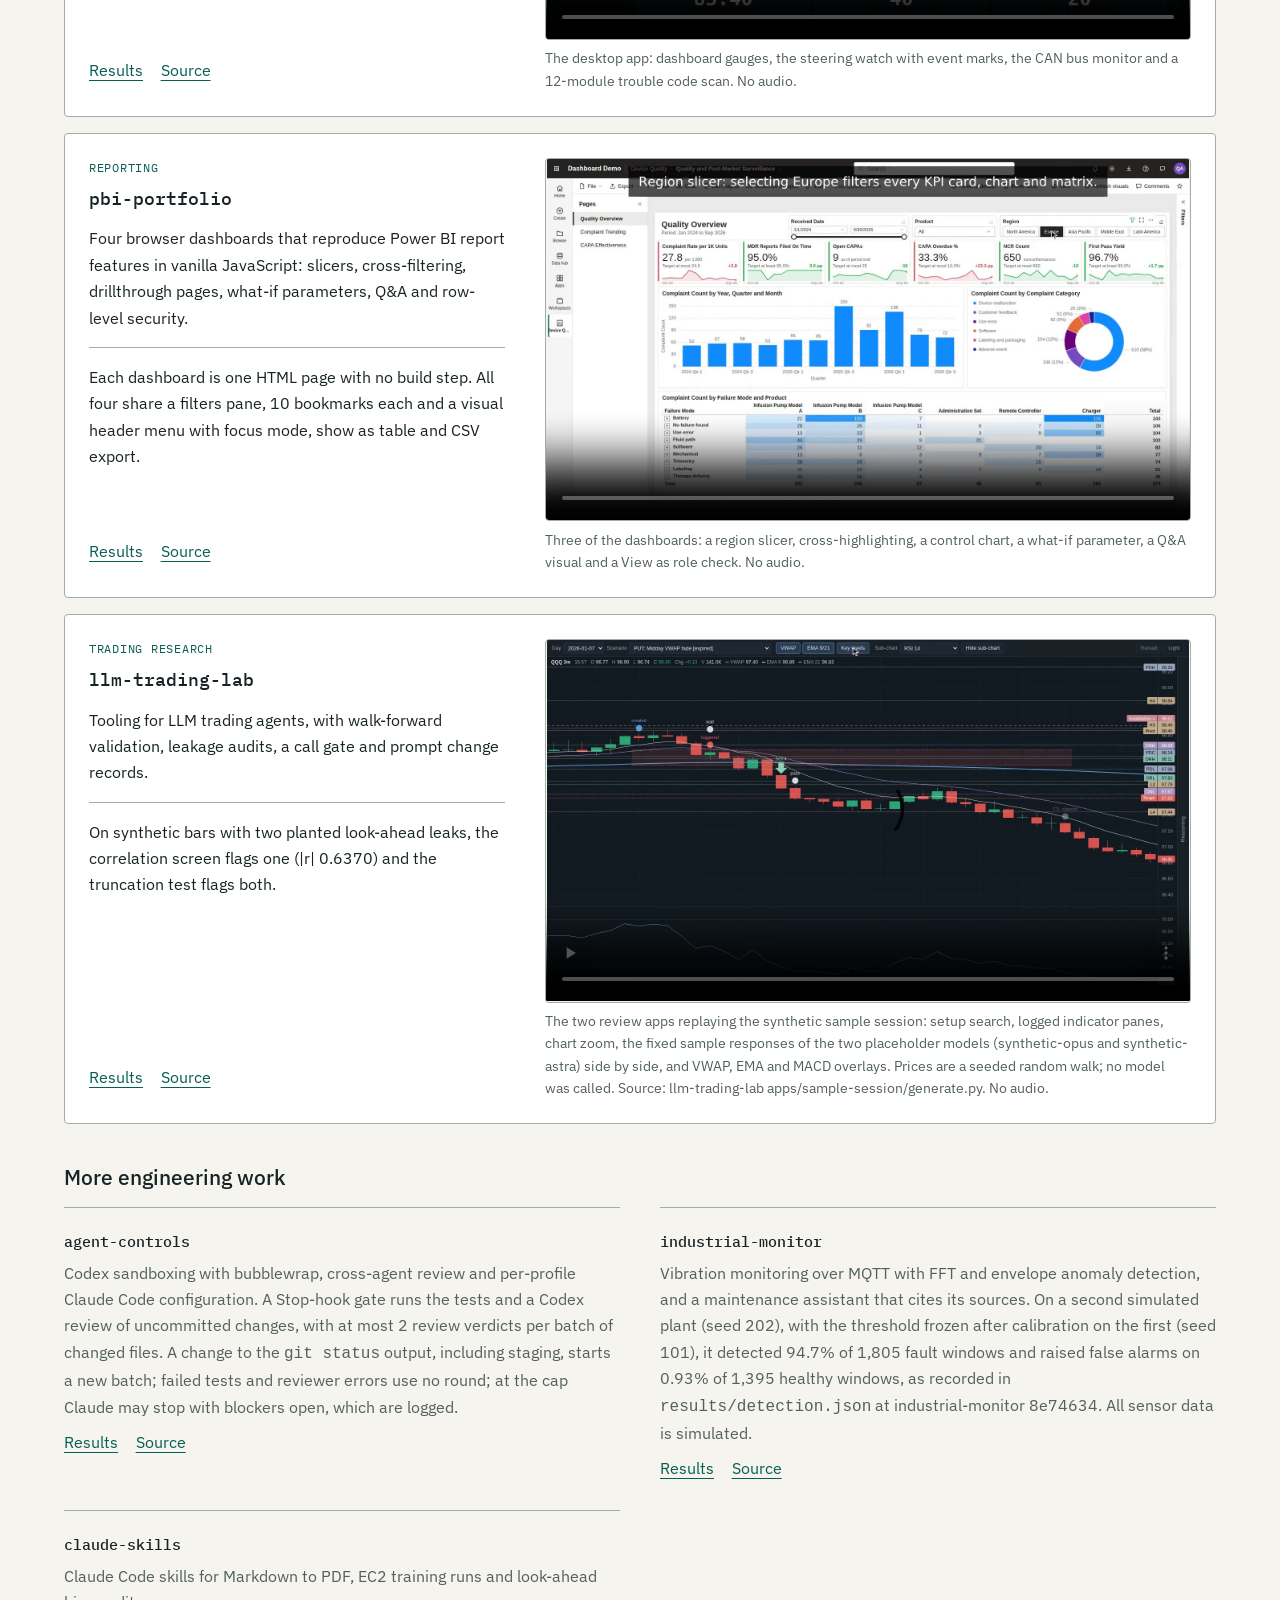
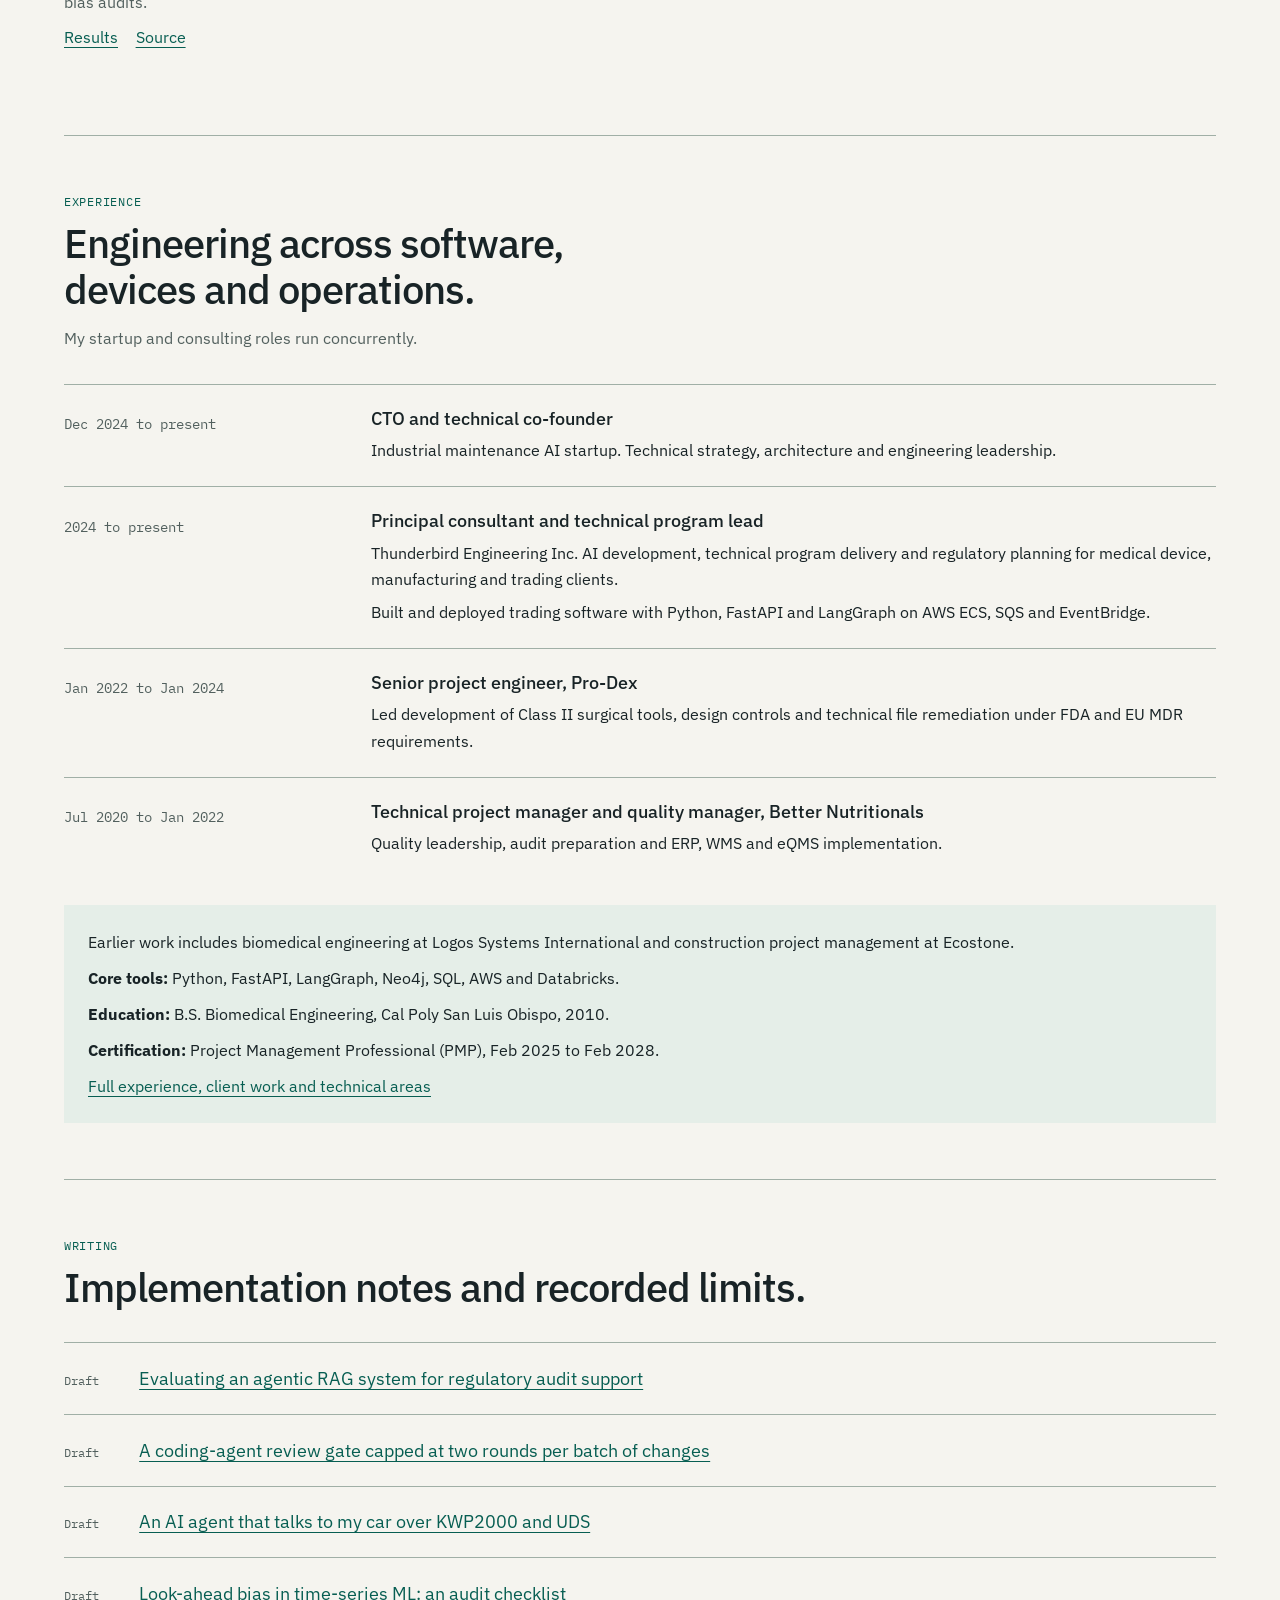
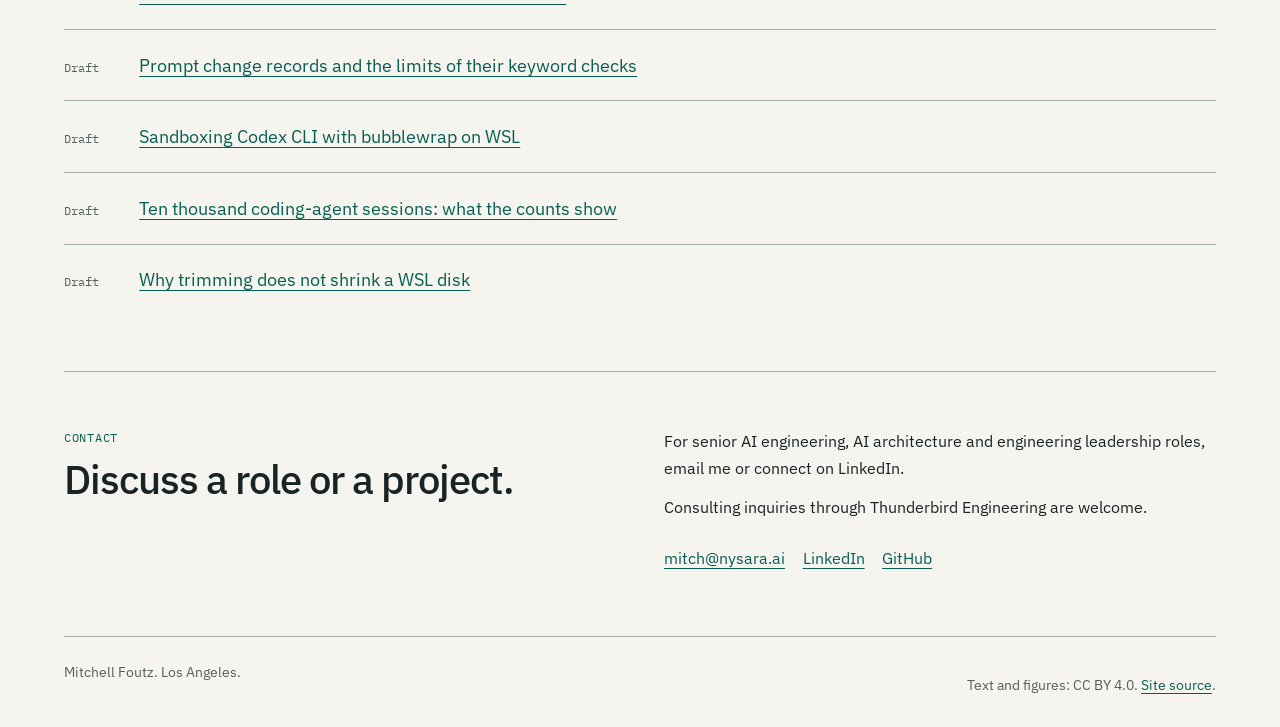
==== commit 9d7c119c: "docs: pin llm-trading-lab citations to 7e4ec74 on the rewritten main 78e7b53 is not on the rewritten" ====
--- a/index.html
+++ b/index.html
@@ -164,8 +164,8 @@
         <div class="proof-text">
           <p class="eyebrow">Trading research</p>
           <h3>llm-trading-lab</h3>
-          <p>LLM trading agents with walk-forward validation, leakage audits and recorded negative results.</p>
-          <p class="evidence">Two look-ahead leaks raised model accuracy to 72.5 to 74.4%. After the fix it fell to 49.8 to 50.8%.</p>
+          <p>Tooling for LLM trading agents, with walk-forward validation, leakage audits, a call gate and prompt change records.</p>
+          <p class="evidence">On synthetic bars with two planted look-ahead leaks, the correlation screen flags one (|r| 0.6370) and the truncation test flags both.</p>
           <div class="links">
             <a href="https://darblinko.github.io/llm-trading-lab/" aria-label="Results for llm-trading-lab">Results</a>
             <a href="https://github.com/darblinko/llm-trading-lab" aria-label="Source for llm-trading-lab">Source</a>
@@ -244,9 +244,8 @@
       <li><span class="draft">Draft</span><a href="/writing/golden-goose-evals/">Evaluating an agentic RAG system for regulatory audit support</a></li>
       <li><span class="draft">Draft</span><a href="/writing/codex-review-gate/">A coding-agent review gate capped at two rounds per batch of changes</a></li>
       <li><span class="draft">Draft</span><a href="/writing/car-diagnostic-agent/">An AI agent that talks to my car over KWP2000 and UDS</a></li>
-      <li><span class="draft">Draft</span><a href="/writing/trading-agents-no-edge/">My LLM trading agents found no edge, and how I know</a></li>
       <li><span class="draft">Draft</span><a href="/writing/lookahead-audit-checklist/">Look-ahead bias in time-series ML: an audit checklist</a></li>
-      <li><span class="draft">Draft</span><a href="/writing/prompt-change-records/">62 of 83 prompt change records contain the falsifier keyword</a></li>
+      <li><span class="draft">Draft</span><a href="/writing/prompt-change-records/">Prompt change records and the limits of their keyword checks</a></li>
       <li><span class="draft">Draft</span><a href="/writing/codex-bubblewrap-sandbox/">Sandboxing Codex CLI with bubblewrap on WSL</a></li>
       <li><span class="draft">Draft</span><a href="/writing/agent-session-counts/">Ten thousand coding-agent sessions: what the counts show</a></li>
       <li><span class="draft">Draft</span><a href="/writing/wsl-disk-compaction/">Why trimming does not shrink a WSL disk</a></li>
